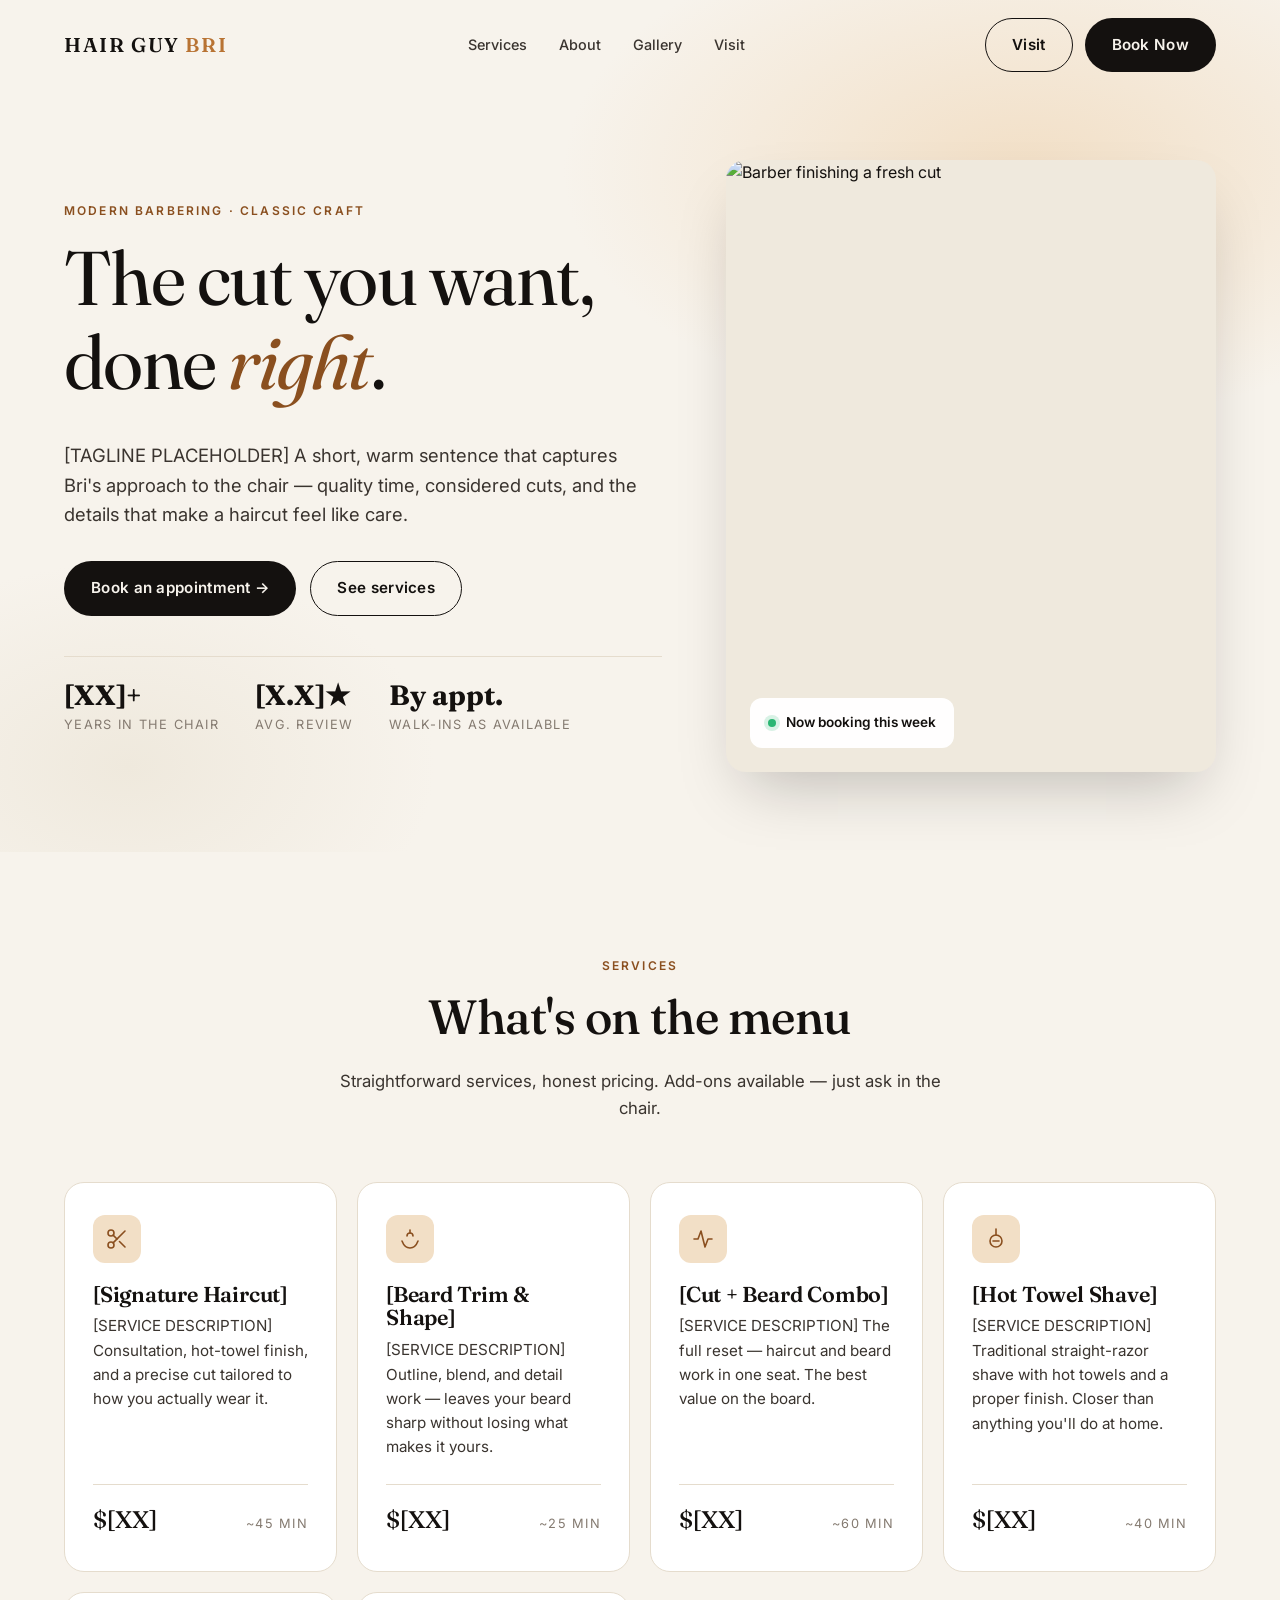
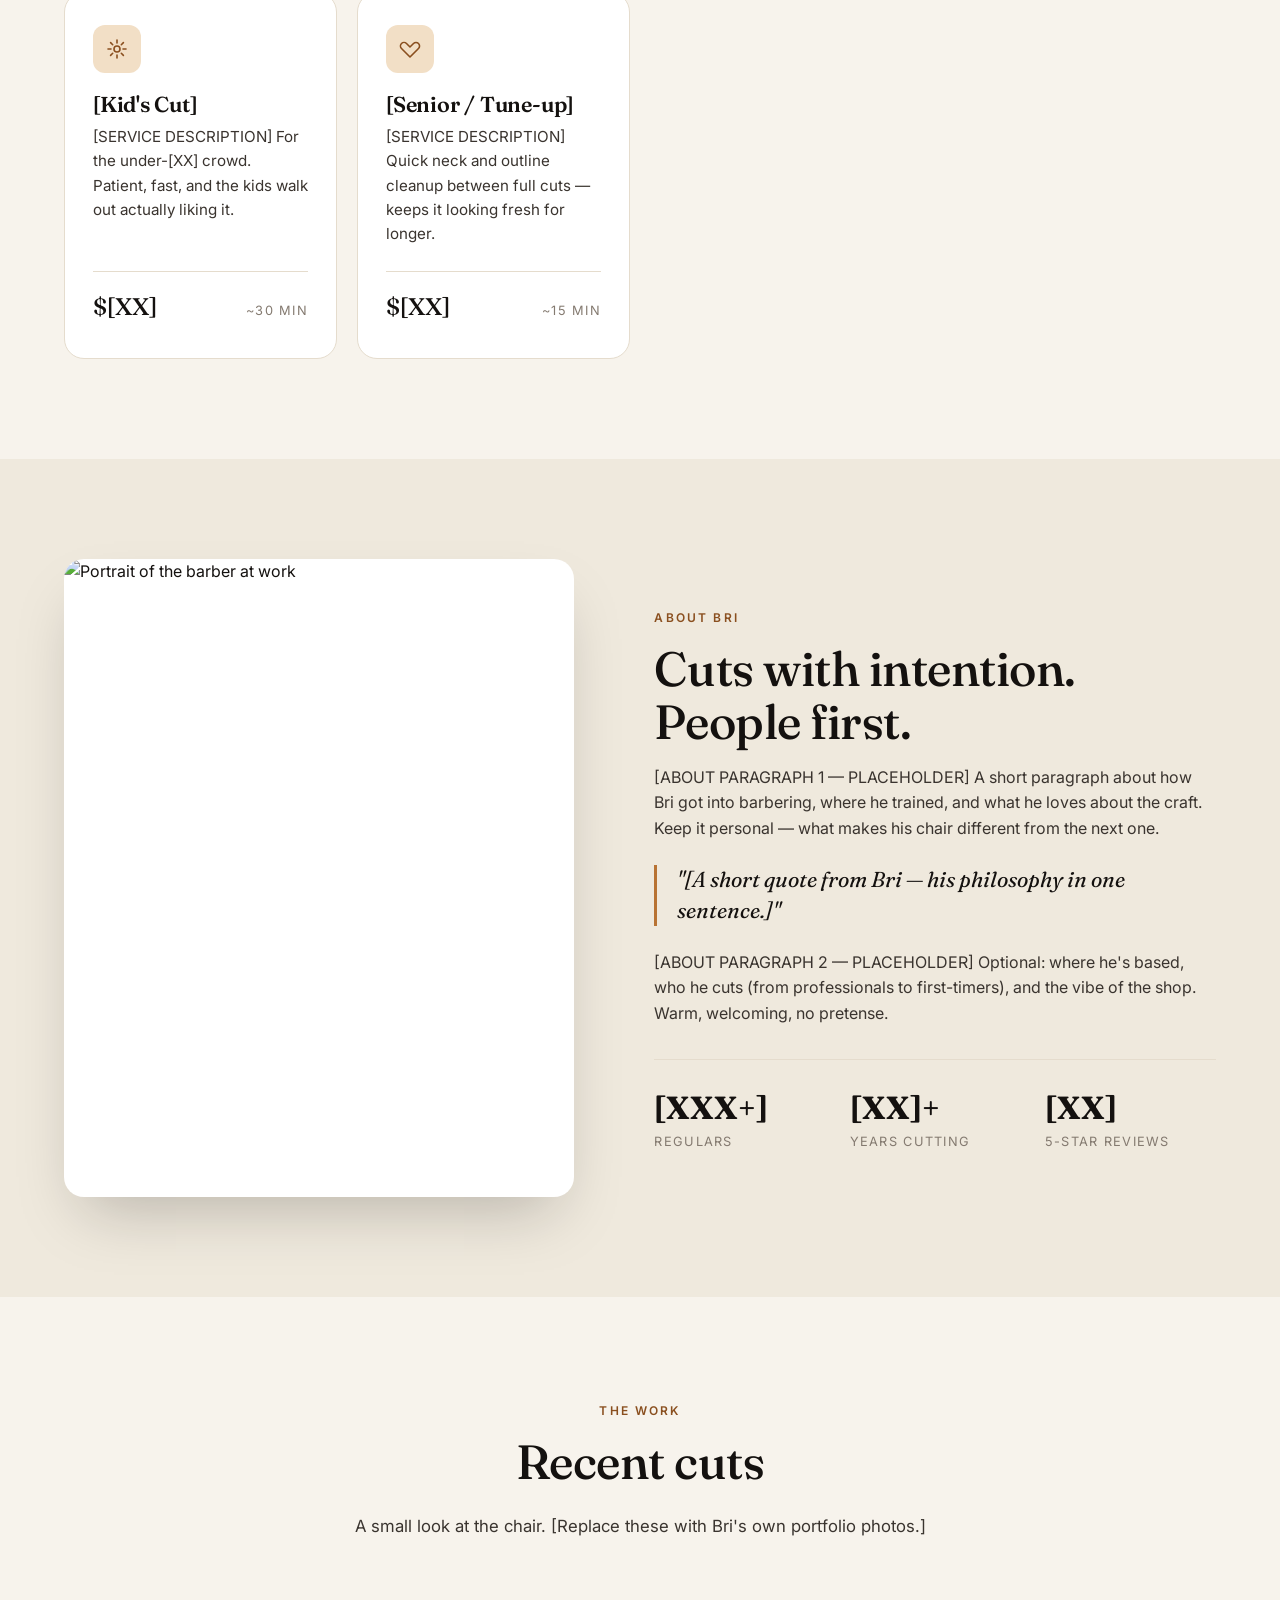
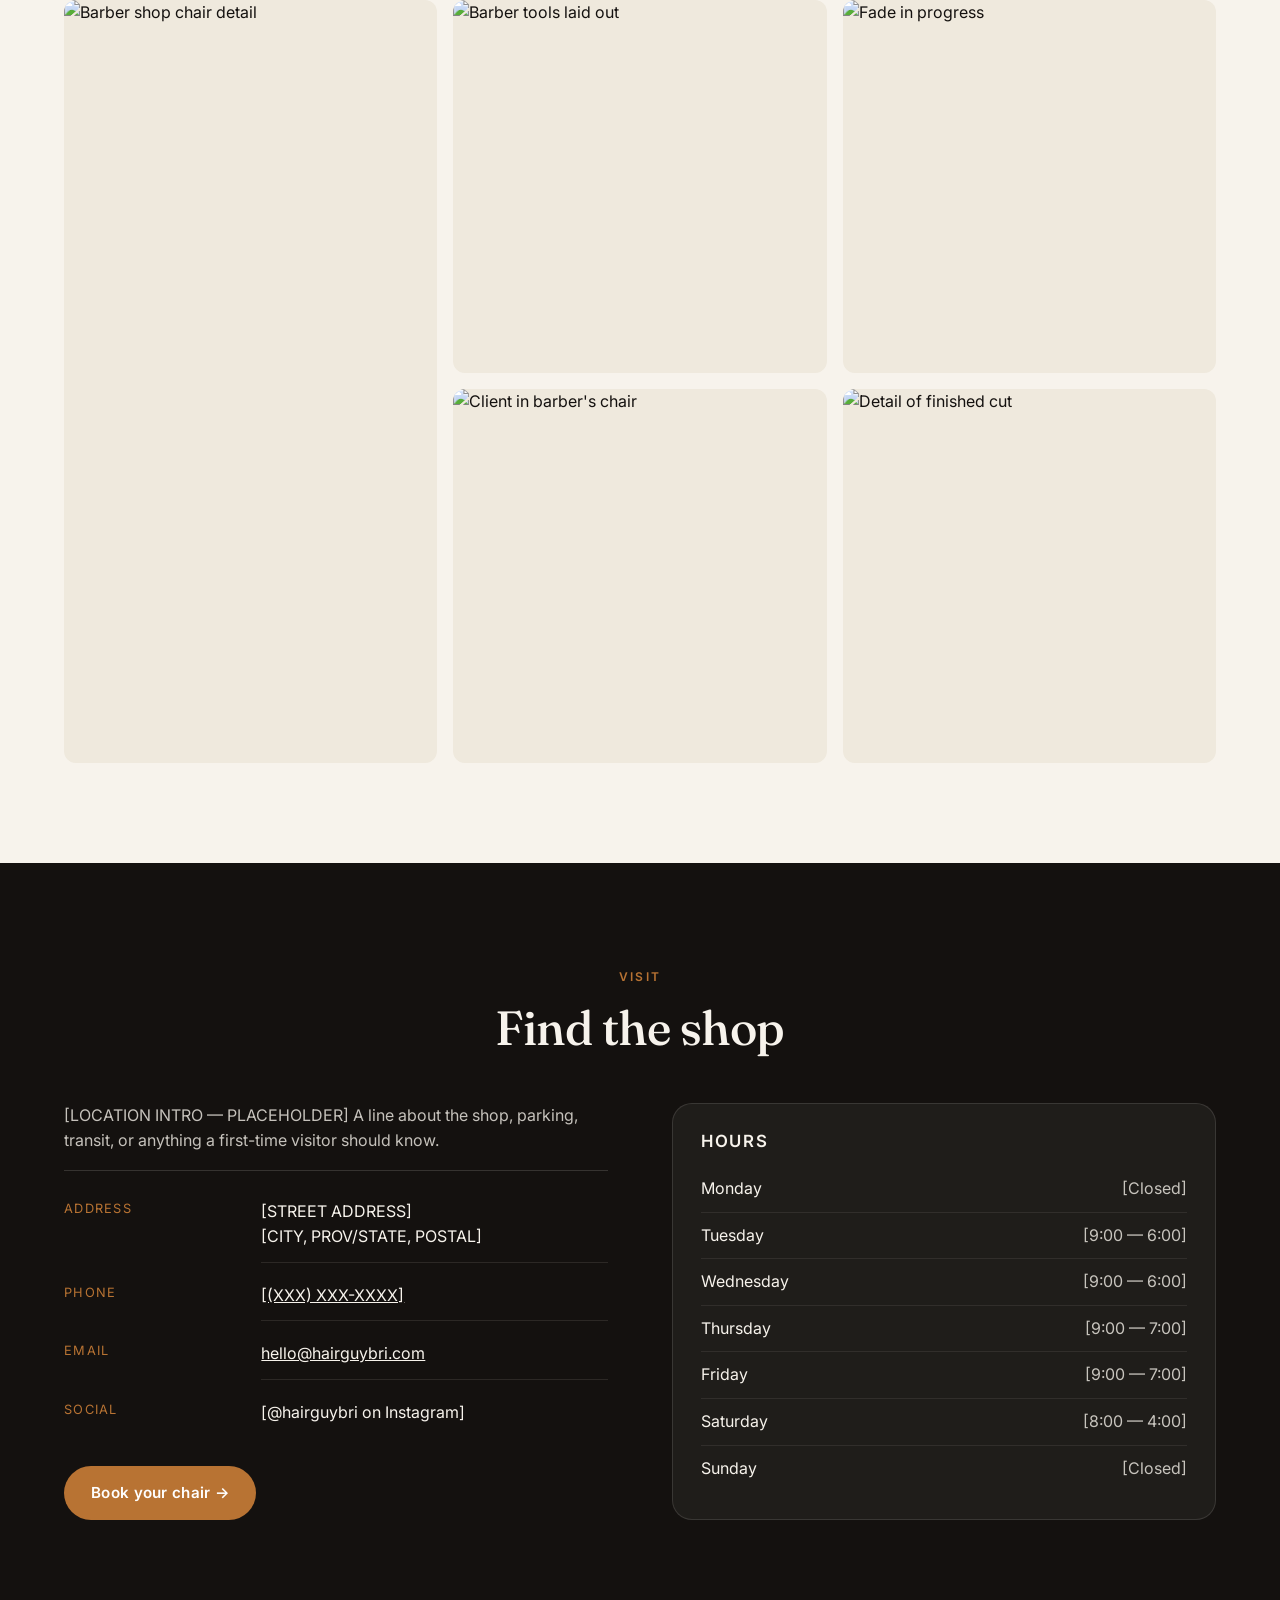
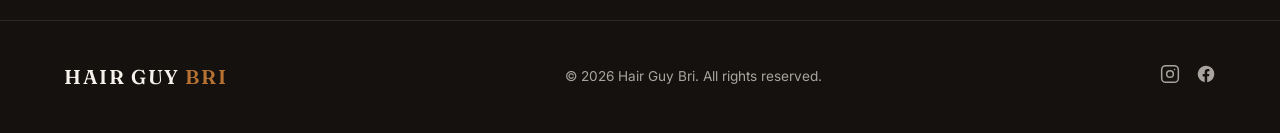
==== index.html @ 4ec2073a "Build initial Hair Guy Bri marketing site - Single-page layout: hero, services, about, gallery, visi" ====
<!doctype html>
<html lang="en">
<head>
  <meta charset="utf-8" />
  <meta name="viewport" content="width=device-width, initial-scale=1" />
  <title>Hair Guy Bri — Modern Barbering & Men's Grooming</title>
  <meta name="description" content="Hair Guy Bri — modern barbering, classic craft. Precision cuts, beard work, and grooming. Book your chair." />
  <meta property="og:title" content="Hair Guy Bri — Modern Barbering & Men's Grooming" />
  <meta property="og:description" content="Precision cuts, beard work, and grooming. Book your chair." />
  <link rel="icon" href="data:image/svg+xml,%3Csvg xmlns='http://www.w3.org/2000/svg' viewBox='0 0 100 100'%3E%3Crect width='100' height='100' rx='20' fill='%2314110f'/%3E%3Ctext x='50' y='66' font-family='Georgia,serif' font-size='52' fill='%23b87333' text-anchor='middle' font-weight='600'%3EB%3C/text%3E%3C/svg%3E" />
  <link rel="preconnect" href="https://fonts.googleapis.com" />
  <link rel="preconnect" href="https://fonts.gstatic.com" crossorigin />
  <link href="https://fonts.googleapis.com/css2?family=Fraunces:ital,opsz,wght@0,9..144,400;0,9..144,500;0,9..144,600;1,9..144,400;1,9..144,500&family=Inter:wght@400;500;600;700&display=swap" rel="stylesheet" />
  <link rel="stylesheet" href="./assets/css/styles.css" />
</head>
<body>

  <!-- =================== NAV =================== -->
  <header class="nav" id="nav">
    <div class="container nav-inner">
      <a href="#top" class="brand">Hair Guy <span>Bri</span></a>
      <nav>
        <ul class="nav-links">
          <li><a href="#services">Services</a></li>
          <li><a href="#about">About</a></li>
          <li><a href="#gallery">Gallery</a></li>
          <li><a href="#visit">Visit</a></li>
        </ul>
      </nav>
      <div class="nav-cta">
        <a href="#visit" class="btn btn-outline">Visit</a>
        <a href="./book.html" class="btn btn-primary">Book Now</a>
        <button class="nav-toggle" aria-label="Toggle menu" aria-expanded="false">
          <svg viewBox="0 0 24 24" fill="none" stroke="currentColor" stroke-width="2" stroke-linecap="round">
            <line x1="4" y1="7"  x2="20" y2="7"/>
            <line x1="4" y1="12" x2="20" y2="12"/>
            <line x1="4" y1="17" x2="20" y2="17"/>
          </svg>
        </button>
      </div>
    </div>
  </header>

  <!-- =================== HERO =================== -->
  <section class="hero" id="top">
    <div class="container hero-grid">
      <div class="hero-copy reveal">
        <span class="eyebrow">Modern barbering · Classic craft</span>
        <h1>The cut you want, done <span class="accent">right</span>.</h1>
        <p class="hero-lede">
          [TAGLINE PLACEHOLDER] A short, warm sentence that captures Bri's
          approach to the chair — quality time, considered cuts, and the
          details that make a haircut feel like care.
        </p>
        <div class="hero-ctas">
          <a href="./book.html" class="btn btn-primary">Book an appointment →</a>
          <a href="#services" class="btn btn-outline">See services</a>
        </div>
        <div class="hero-meta">
          <div><strong>[XX]+</strong><span>Years in the chair</span></div>
          <div><strong>[X.X]★</strong><span>Avg. review</span></div>
          <div><strong>By appt.</strong><span>Walk-ins as available</span></div>
        </div>
      </div>
      <div class="hero-visual reveal">
        <!-- Swap with a real photo of Bri / the shop. Unsplash placeholder. -->
        <img src="https://images.unsplash.com/photo-1599351431202-1e0f0137899a?auto=format&fit=crop&w=1200&q=80"
             alt="Barber finishing a fresh cut" loading="eager" />
        <div class="hero-badge">Now booking this week</div>
      </div>
    </div>
  </section>

  <!-- =================== SERVICES =================== -->
  <section id="services">
    <div class="container">
      <div class="section-head reveal">
        <span class="eyebrow">Services</span>
        <h2>What's on the menu</h2>
        <p>Straightforward services, honest pricing. Add-ons available — just ask in the chair.</p>
      </div>
      <div class="services-grid">

        <article class="service-card reveal">
          <div class="icon">
            <svg viewBox="0 0 24 24" fill="none" stroke="currentColor" stroke-width="1.6" stroke-linecap="round" stroke-linejoin="round">
              <circle cx="6" cy="6" r="3"/><circle cx="6" cy="18" r="3"/>
              <line x1="20" y1="4" x2="8.12" y2="15.88"/><line x1="14.47" y1="14.48" x2="20" y2="20"/>
              <line x1="8.12" y1="8.12" x2="12" y2="12"/>
            </svg>
          </div>
          <h3>[Signature Haircut]</h3>
          <p>[SERVICE DESCRIPTION] Consultation, hot-towel finish, and a precise cut tailored to how you actually wear it.</p>
          <div class="price"><strong>$[XX]</strong><span>~45 min</span></div>
        </article>

        <article class="service-card reveal">
          <div class="icon">
            <svg viewBox="0 0 24 24" fill="none" stroke="currentColor" stroke-width="1.6" stroke-linecap="round" stroke-linejoin="round">
              <path d="M4 14c1.5 4 4 7 8 7s6.5-3 8-7"/>
              <path d="M9 9c0-1.5 1-3 3-3s3 1.5 3 3"/>
              <line x1="12" y1="3" x2="12" y2="6"/>
            </svg>
          </div>
          <h3>[Beard Trim & Shape]</h3>
          <p>[SERVICE DESCRIPTION] Outline, blend, and detail work — leaves your beard sharp without losing what makes it yours.</p>
          <div class="price"><strong>$[XX]</strong><span>~25 min</span></div>
        </article>

        <article class="service-card reveal">
          <div class="icon">
            <svg viewBox="0 0 24 24" fill="none" stroke="currentColor" stroke-width="1.6" stroke-linecap="round" stroke-linejoin="round">
              <path d="M3 12h4l3-8 4 16 3-8h4"/>
            </svg>
          </div>
          <h3>[Cut + Beard Combo]</h3>
          <p>[SERVICE DESCRIPTION] The full reset — haircut and beard work in one seat. The best value on the board.</p>
          <div class="price"><strong>$[XX]</strong><span>~60 min</span></div>
        </article>

        <article class="service-card reveal">
          <div class="icon">
            <svg viewBox="0 0 24 24" fill="none" stroke="currentColor" stroke-width="1.6" stroke-linecap="round" stroke-linejoin="round">
              <path d="M12 2v6"/><circle cx="12" cy="14" r="6"/><path d="M9 14h6"/>
            </svg>
          </div>
          <h3>[Hot Towel Shave]</h3>
          <p>[SERVICE DESCRIPTION] Traditional straight-razor shave with hot towels and a proper finish. Closer than anything you'll do at home.</p>
          <div class="price"><strong>$[XX]</strong><span>~40 min</span></div>
        </article>

        <article class="service-card reveal">
          <div class="icon">
            <svg viewBox="0 0 24 24" fill="none" stroke="currentColor" stroke-width="1.6" stroke-linecap="round" stroke-linejoin="round">
              <circle cx="12" cy="12" r="3"/>
              <path d="M12 3v3M12 18v3M3 12h3M18 12h3M5.6 5.6l2.1 2.1M16.3 16.3l2.1 2.1M5.6 18.4l2.1-2.1M16.3 7.7l2.1-2.1"/>
            </svg>
          </div>
          <h3>[Kid's Cut]</h3>
          <p>[SERVICE DESCRIPTION] For the under-[XX] crowd. Patient, fast, and the kids walk out actually liking it.</p>
          <div class="price"><strong>$[XX]</strong><span>~30 min</span></div>
        </article>

        <article class="service-card reveal">
          <div class="icon">
            <svg viewBox="0 0 24 24" fill="none" stroke="currentColor" stroke-width="1.6" stroke-linecap="round" stroke-linejoin="round">
              <path d="M20.5 6.5a3.5 3.5 0 0 0-5 0L12 10l-3.5-3.5a3.5 3.5 0 0 0-5 5l8.5 8.5 8.5-8.5a3.5 3.5 0 0 0 0-5z"/>
            </svg>
          </div>
          <h3>[Senior / Tune-up]</h3>
          <p>[SERVICE DESCRIPTION] Quick neck and outline cleanup between full cuts — keeps it looking fresh for longer.</p>
          <div class="price"><strong>$[XX]</strong><span>~15 min</span></div>
        </article>

      </div>
    </div>
  </section>

  <!-- =================== ABOUT =================== -->
  <section class="about" id="about">
    <div class="container about-grid">
      <div class="about-photo reveal">
        <!-- Swap with a real portrait of Bri. -->
        <img src="https://images.unsplash.com/photo-1622286342621-4bd786c2447c?auto=format&fit=crop&w=900&q=80"
             alt="Portrait of the barber at work" loading="lazy" />
      </div>
      <div class="about-copy reveal">
        <span class="eyebrow">About Bri</span>
        <h2>Cuts with intention. People first.</h2>
        <p>
          [ABOUT PARAGRAPH 1 — PLACEHOLDER] A short paragraph about how Bri got
          into barbering, where he trained, and what he loves about the craft.
          Keep it personal — what makes his chair different from the next one.
        </p>
        <blockquote class="about-quote">
          "[A short quote from Bri — his philosophy in one sentence.]"
        </blockquote>
        <p>
          [ABOUT PARAGRAPH 2 — PLACEHOLDER] Optional: where he's based, who he
          cuts (from professionals to first-timers), and the vibe of the shop.
          Warm, welcoming, no pretense.
        </p>
        <div class="about-stats">
          <div><strong>[XXX+]</strong><span>Regulars</span></div>
          <div><strong>[XX]+</strong><span>Years cutting</span></div>
          <div><strong>[XX]</strong><span>5-star reviews</span></div>
        </div>
      </div>
    </div>
  </section>

  <!-- =================== GALLERY =================== -->
  <section id="gallery">
    <div class="container">
      <div class="section-head reveal">
        <span class="eyebrow">The work</span>
        <h2>Recent cuts</h2>
        <p>A small look at the chair. [Replace these with Bri's own portfolio photos.]</p>
      </div>
      <div class="gallery-grid">
        <figure class="reveal tall">
          <img src="https://images.unsplash.com/photo-1503951914875-452162b0f3f1?auto=format&fit=crop&w=800&q=80"
               alt="Barber shop chair detail" loading="lazy" />
        </figure>
        <figure class="reveal">
          <img src="https://images.unsplash.com/photo-1585747860715-2ba37e788b70?auto=format&fit=crop&w=800&q=80"
               alt="Barber tools laid out" loading="lazy" />
        </figure>
        <figure class="reveal">
          <img src="https://images.unsplash.com/photo-1622287162716-f311baa1a2b8?auto=format&fit=crop&w=800&q=80"
               alt="Fade in progress" loading="lazy" />
        </figure>
        <figure class="reveal">
          <img src="https://images.unsplash.com/photo-1521590832167-7bcbfaa6381f?auto=format&fit=crop&w=800&q=80"
               alt="Client in barber's chair" loading="lazy" />
        </figure>
        <figure class="reveal">
          <img src="https://images.unsplash.com/photo-1593702288056-f8b3f8aa7a4c?auto=format&fit=crop&w=800&q=80"
               alt="Detail of finished cut" loading="lazy" />
        </figure>
      </div>
    </div>
  </section>

  <!-- =================== VISIT =================== -->
  <section class="visit" id="visit">
    <div class="container">
      <div class="section-head reveal" style="margin-bottom:48px">
        <span class="eyebrow">Visit</span>
        <h2>Find the shop</h2>
      </div>
      <div class="visit-grid">
        <div class="visit-info reveal">
          <p>
            [LOCATION INTRO — PLACEHOLDER] A line about the shop, parking,
            transit, or anything a first-time visitor should know.
          </p>
          <dl>
            <dt>Address</dt><dd>[STREET ADDRESS]<br/>[CITY, PROV/STATE, POSTAL]</dd>
            <dt>Phone</dt><dd><a href="tel:+10000000000" style="color:inherit;text-decoration:underline">[(XXX) XXX-XXXX]</a></dd>
            <dt>Email</dt><dd><a href="mailto:hello@hairguybri.com" style="color:inherit;text-decoration:underline">hello@hairguybri.com</a></dd>
            <dt>Social</dt><dd>[@hairguybri on Instagram]</dd>
          </dl>
          <div class="visit-cta">
            <a href="./book.html" class="btn btn-accent">Book your chair →</a>
          </div>
        </div>
        <div class="visit-hours reveal">
          <h3>Hours</h3>
          <table>
            <tbody>
              <tr><td>Monday</td><td>[Closed]</td></tr>
              <tr><td>Tuesday</td><td>[9:00 — 6:00]</td></tr>
              <tr><td>Wednesday</td><td>[9:00 — 6:00]</td></tr>
              <tr><td>Thursday</td><td>[9:00 — 7:00]</td></tr>
              <tr><td>Friday</td><td>[9:00 — 7:00]</td></tr>
              <tr><td>Saturday</td><td>[8:00 — 4:00]</td></tr>
              <tr><td>Sunday</td><td>[Closed]</td></tr>
            </tbody>
          </table>
        </div>
      </div>
    </div>
  </section>

  <!-- =================== FOOTER =================== -->
  <footer class="footer">
    <div class="container footer-inner">
      <a href="#top" class="brand">Hair Guy <span style="color:var(--accent)">Bri</span></a>
      <div>© <span id="year"></span> Hair Guy Bri. All rights reserved.</div>
      <div class="footer-social">
        <a href="#" aria-label="Instagram">
          <svg viewBox="0 0 24 24" fill="none" stroke="currentColor" stroke-width="1.8" stroke-linecap="round" stroke-linejoin="round">
            <rect x="2" y="2" width="20" height="20" rx="5"/><circle cx="12" cy="12" r="4"/><line x1="17.5" y1="6.5" x2="17.5" y2="6.5"/>
          </svg>
        </a>
        <a href="#" aria-label="Facebook">
          <svg viewBox="0 0 24 24" fill="currentColor"><path d="M22 12a10 10 0 1 0-11.6 9.9v-7H8v-2.9h2.4V9.8c0-2.4 1.4-3.7 3.6-3.7 1 0 2.1.2 2.1.2v2.3h-1.2c-1.2 0-1.5.7-1.5 1.5v1.8h2.6l-.4 2.9h-2.2v7A10 10 0 0 0 22 12z"/></svg>
        </a>
      </div>
    </div>
  </footer>

  <script src="./assets/js/main.js"></script>
</body>
</html>
---- assets/css/styles.css ----
/* ============================================================
   Hair Guy Bri — site styles
   Palette: warm cream, near-black ink, copper accent
   ============================================================ */

:root {
  --bg:          #f7f3ec;
  --bg-2:        #efe9dd;
  --surface:     #ffffff;
  --ink:         #14110f;
  --ink-2:       #3a342f;
  --muted:       #847a70;
  --line:        #e5dccd;
  --accent:      #b87333;
  --accent-dark: #8a4f1f;
  --accent-soft: #f2dfc6;

  --font-display: "Fraunces", Georgia, "Times New Roman", serif;
  --font-body:    "Inter", -apple-system, BlinkMacSystemFont, "Segoe UI", Roboto, sans-serif;

  --shadow-sm: 0 1px 2px rgba(20, 17, 15, 0.06);
  --shadow-md: 0 10px 30px -10px rgba(20, 17, 15, 0.15);
  --shadow-lg: 0 30px 60px -20px rgba(20, 17, 15, 0.25);

  --radius-sm: 6px;
  --radius:    12px;
  --radius-lg: 20px;

  --ease: cubic-bezier(0.22, 1, 0.36, 1);
}

* { box-sizing: border-box; }

html { scroll-behavior: smooth; }

body {
  margin: 0;
  background: var(--bg);
  color: var(--ink);
  font-family: var(--font-body);
  font-size: 16px;
  line-height: 1.6;
  -webkit-font-smoothing: antialiased;
  text-rendering: optimizeLegibility;
}

img { max-width: 100%; display: block; }

a { color: var(--ink); text-decoration: none; transition: color .2s var(--ease); }
a:hover { color: var(--accent); }

h1, h2, h3, h4 {
  font-family: var(--font-display);
  font-weight: 500;
  color: var(--ink);
  letter-spacing: -0.01em;
  line-height: 1.1;
  margin: 0 0 0.5em;
}

h1 { font-size: clamp(2.5rem, 6vw, 4.75rem); font-weight: 400; letter-spacing: -0.02em; }
h2 { font-size: clamp(2rem, 4vw, 3rem); }
h3 { font-size: 1.35rem; font-weight: 600; }

p { margin: 0 0 1em; color: var(--ink-2); }

.container {
  width: 100%;
  max-width: 1200px;
  margin: 0 auto;
  padding: 0 24px;
}

.eyebrow {
  display: inline-block;
  font-family: var(--font-body);
  font-size: 0.75rem;
  font-weight: 600;
  letter-spacing: 0.18em;
  text-transform: uppercase;
  color: var(--accent-dark);
  margin-bottom: 1rem;
}

/* ---------- Buttons ---------- */
.btn {
  display: inline-flex;
  align-items: center;
  justify-content: center;
  gap: 8px;
  padding: 14px 26px;
  font-family: var(--font-body);
  font-size: 0.95rem;
  font-weight: 600;
  letter-spacing: 0.02em;
  border-radius: 999px;
  cursor: pointer;
  border: 1px solid transparent;
  transition: transform .2s var(--ease), background .2s var(--ease), color .2s var(--ease), border-color .2s var(--ease), box-shadow .2s var(--ease);
  white-space: nowrap;
}
.btn-primary {
  background: var(--ink);
  color: var(--bg);
}
.btn-primary:hover {
  background: var(--accent-dark);
  color: var(--bg);
  transform: translateY(-1px);
  box-shadow: var(--shadow-md);
}
.btn-outline {
  background: transparent;
  color: var(--ink);
  border-color: var(--ink);
}
.btn-outline:hover {
  background: var(--ink);
  color: var(--bg);
}
.btn-accent {
  background: var(--accent);
  color: #fff;
}
.btn-accent:hover {
  background: var(--accent-dark);
  color: #fff;
  transform: translateY(-1px);
  box-shadow: var(--shadow-md);
}

/* ---------- Nav ---------- */
.nav {
  position: fixed;
  top: 0; left: 0; right: 0;
  z-index: 100;
  padding: 18px 0;
  transition: background .3s var(--ease), box-shadow .3s var(--ease), padding .3s var(--ease);
}
.nav.scrolled {
  background: rgba(247, 243, 236, 0.92);
  backdrop-filter: saturate(140%) blur(10px);
  -webkit-backdrop-filter: saturate(140%) blur(10px);
  box-shadow: 0 1px 0 var(--line);
  padding: 12px 0;
}
.nav-inner {
  display: flex;
  align-items: center;
  justify-content: space-between;
  gap: 24px;
}
.brand {
  font-family: var(--font-display);
  font-size: 1.25rem;
  font-weight: 600;
  letter-spacing: 0.08em;
  text-transform: uppercase;
  color: var(--ink);
}
.brand span { color: var(--accent); }
.nav-links {
  display: flex;
  align-items: center;
  gap: 32px;
  list-style: none;
  margin: 0; padding: 0;
}
.nav-links a {
  font-size: 0.9rem;
  font-weight: 500;
  color: var(--ink-2);
}
.nav-cta {
  display: flex;
  align-items: center;
  gap: 12px;
}
.nav-toggle {
  display: none;
  background: transparent;
  border: 0;
  cursor: pointer;
  padding: 8px;
  color: var(--ink);
}
.nav-toggle svg { width: 24px; height: 24px; }

/* ---------- Hero ---------- */
.hero {
  position: relative;
  padding: 160px 0 80px;
  overflow: hidden;
}
.hero::before {
  content: "";
  position: absolute;
  inset: 0;
  background:
    radial-gradient(60% 50% at 80% 20%, var(--accent-soft) 0%, transparent 60%),
    radial-gradient(40% 40% at 10% 90%, var(--bg-2) 0%, transparent 60%);
  z-index: -1;
}
.hero-grid {
  display: grid;
  grid-template-columns: 1.1fr 0.9fr;
  gap: 64px;
  align-items: center;
}
.hero h1 .accent {
  font-style: italic;
  color: var(--accent-dark);
}
.hero-lede {
  font-size: 1.15rem;
  color: var(--ink-2);
  max-width: 48ch;
  margin-bottom: 2rem;
}
.hero-ctas {
  display: flex;
  gap: 14px;
  flex-wrap: wrap;
  margin-bottom: 2.5rem;
}
.hero-meta {
  display: flex;
  gap: 36px;
  padding-top: 1.5rem;
  border-top: 1px solid var(--line);
}
.hero-meta div { display: flex; flex-direction: column; }
.hero-meta strong {
  font-family: var(--font-display);
  font-size: 1.75rem;
  color: var(--ink);
  line-height: 1;
}
.hero-meta span {
  font-size: 0.8rem;
  letter-spacing: 0.1em;
  text-transform: uppercase;
  color: var(--muted);
  margin-top: 6px;
}
.hero-visual {
  position: relative;
  aspect-ratio: 4/5;
  border-radius: var(--radius-lg);
  overflow: hidden;
  box-shadow: var(--shadow-lg);
  background: var(--bg-2);
}
.hero-visual img {
  width: 100%; height: 100%;
  object-fit: cover;
}
.hero-badge {
  position: absolute;
  bottom: 24px; left: 24px;
  background: rgba(255,255,255,0.95);
  backdrop-filter: blur(8px);
  padding: 14px 18px;
  border-radius: var(--radius);
  font-size: 0.85rem;
  font-weight: 600;
  display: flex;
  align-items: center;
  gap: 10px;
  color: var(--ink);
}
.hero-badge::before {
  content: "";
  width: 8px; height: 8px; border-radius: 50%;
  background: #2bb673;
  box-shadow: 0 0 0 4px rgba(43,182,115,0.18);
}

/* ---------- Sections ---------- */
section { padding: 100px 0; }
.section-head {
  text-align: center;
  max-width: 640px;
  margin: 0 auto 60px;
}
.section-head p {
  color: var(--ink-2);
  font-size: 1.05rem;
}

/* ---------- Services ---------- */
.services-grid {
  display: grid;
  grid-template-columns: repeat(auto-fit, minmax(260px, 1fr));
  gap: 20px;
}
.service-card {
  background: var(--surface);
  border: 1px solid var(--line);
  border-radius: var(--radius-lg);
  padding: 32px 28px;
  transition: transform .3s var(--ease), box-shadow .3s var(--ease), border-color .3s var(--ease);
  display: flex;
  flex-direction: column;
}
.service-card:hover {
  transform: translateY(-4px);
  box-shadow: var(--shadow-md);
  border-color: transparent;
}
.service-card .icon {
  width: 48px; height: 48px;
  border-radius: 12px;
  background: var(--accent-soft);
  display: grid; place-items: center;
  margin-bottom: 20px;
  color: var(--accent-dark);
}
.service-card .icon svg { width: 24px; height: 24px; }
.service-card h3 { margin-bottom: 8px; }
.service-card p { font-size: 0.95rem; margin-bottom: 24px; flex: 1; }
.service-card .price {
  display: flex;
  justify-content: space-between;
  align-items: baseline;
  padding-top: 16px;
  border-top: 1px solid var(--line);
}
.service-card .price strong {
  font-family: var(--font-display);
  font-size: 1.5rem;
  color: var(--ink);
  font-weight: 500;
}
.service-card .price span {
  font-size: 0.8rem;
  letter-spacing: 0.1em;
  text-transform: uppercase;
  color: var(--muted);
}

/* ---------- About ---------- */
.about { background: var(--bg-2); }
.about-grid {
  display: grid;
  grid-template-columns: 1fr 1.1fr;
  gap: 80px;
  align-items: center;
}
.about-photo {
  aspect-ratio: 4/5;
  border-radius: var(--radius-lg);
  overflow: hidden;
  box-shadow: var(--shadow-lg);
  background: var(--surface);
}
.about-photo img { width: 100%; height: 100%; object-fit: cover; }
.about-copy h2 { margin-bottom: 1rem; }
.about-quote {
  font-family: var(--font-display);
  font-style: italic;
  font-size: 1.35rem;
  line-height: 1.4;
  color: var(--ink);
  border-left: 3px solid var(--accent);
  padding-left: 20px;
  margin: 24px 0;
}
.about-stats {
  display: grid;
  grid-template-columns: repeat(3, 1fr);
  gap: 24px;
  margin-top: 32px;
  padding-top: 32px;
  border-top: 1px solid var(--line);
}
.about-stats strong {
  display: block;
  font-family: var(--font-display);
  font-size: 2rem;
  color: var(--ink);
  line-height: 1;
}
.about-stats span {
  display: block;
  font-size: 0.8rem;
  letter-spacing: 0.1em;
  text-transform: uppercase;
  color: var(--muted);
  margin-top: 8px;
}

/* ---------- Gallery ---------- */
.gallery-grid {
  display: grid;
  grid-template-columns: repeat(3, 1fr);
  gap: 16px;
}
.gallery-grid figure {
  margin: 0;
  border-radius: var(--radius);
  overflow: hidden;
  aspect-ratio: 1/1;
  background: var(--bg-2);
  cursor: zoom-in;
}
.gallery-grid figure img {
  width: 100%; height: 100%;
  object-fit: cover;
  transition: transform .6s var(--ease);
}
.gallery-grid figure:hover img { transform: scale(1.05); }
.gallery-grid figure.tall { grid-row: span 2; aspect-ratio: auto; }

/* ---------- Visit / Contact ---------- */
.visit { background: var(--ink); color: var(--bg); }
.visit h2, .visit h3 { color: var(--bg); }
.visit p { color: rgba(247,243,236,0.78); }
.visit .eyebrow { color: var(--accent); }
.visit-grid {
  display: grid;
  grid-template-columns: 1fr 1fr;
  gap: 64px;
  align-items: start;
}
.visit-info dl {
  display: grid;
  grid-template-columns: 1fr 2fr;
  gap: 8px 24px;
  margin: 0;
  padding-top: 16px;
  border-top: 1px solid rgba(247,243,236,0.15);
}
.visit-info dt {
  font-size: 0.8rem;
  letter-spacing: 0.1em;
  text-transform: uppercase;
  color: var(--accent);
  padding-top: 12px;
}
.visit-info dd {
  margin: 0;
  padding: 12px 0;
  border-bottom: 1px solid rgba(247,243,236,0.1);
  color: var(--bg);
}
.visit-info dt:last-of-type + dd, .visit-info dd:last-child { border-bottom: 0; }
.visit-hours {
  background: rgba(247,243,236,0.05);
  border: 1px solid rgba(247,243,236,0.12);
  border-radius: var(--radius-lg);
  padding: 28px;
}
.visit-hours h3 { margin-bottom: 16px; font-size: 1.05rem; letter-spacing: 0.1em; text-transform: uppercase; font-family: var(--font-body); font-weight: 600; }
.visit-hours table { width: 100%; border-collapse: collapse; }
.visit-hours td {
  padding: 10px 0;
  border-bottom: 1px solid rgba(247,243,236,0.08);
  color: var(--bg);
}
.visit-hours td:last-child { text-align: right; color: rgba(247,243,236,0.78); }
.visit-hours tr:last-child td { border-bottom: 0; }
.visit-cta { margin-top: 28px; }

/* ---------- Footer ---------- */
.footer {
  background: var(--ink);
  color: rgba(247,243,236,0.65);
  padding: 40px 0;
  border-top: 1px solid rgba(247,243,236,0.1);
  font-size: 0.85rem;
}
.footer-inner {
  display: flex;
  justify-content: space-between;
  align-items: center;
  gap: 24px;
  flex-wrap: wrap;
}
.footer .brand { color: var(--bg); }
.footer-social { display: flex; gap: 16px; }
.footer-social a { color: rgba(247,243,236,0.65); }
.footer-social a:hover { color: var(--accent); }
.footer-social svg { width: 20px; height: 20px; }

/* ---------- Book page ---------- */
.book-hero {
  padding: 140px 0 40px;
  text-align: center;
}
.book-hero h1 { margin-bottom: 0.5rem; }
.book-hero p { max-width: 560px; margin: 0 auto; color: var(--ink-2); }
.book-frame-wrap {
  max-width: 1200px;
  margin: 0 auto 80px;
  padding: 0 24px;
}
.book-frame {
  width: 100%;
  height: 80vh;
  min-height: 720px;
  border: 1px solid var(--line);
  border-radius: var(--radius-lg);
  background: var(--surface);
  box-shadow: var(--shadow-md);
  overflow: hidden;
}
.book-frame iframe {
  width: 100%; height: 100%;
  border: 0;
  display: block;
}
.book-fallback {
  text-align: center;
  margin-top: 24px;
  color: var(--ink-2);
  font-size: 0.95rem;
}
.book-fallback a {
  color: var(--accent-dark);
  font-weight: 600;
  text-decoration: underline;
}

/* ---------- Reveal animation ---------- */
.reveal {
  opacity: 0;
  transform: translateY(20px);
  transition: opacity .8s var(--ease), transform .8s var(--ease);
}
.reveal.is-visible {
  opacity: 1;
  transform: none;
}

/* ---------- Responsive ---------- */
@media (max-width: 900px) {
  .hero { padding: 130px 0 60px; }
  .hero-grid { grid-template-columns: 1fr; gap: 40px; }
  .hero-visual { aspect-ratio: 4/3; max-height: 480px; }
  .about-grid { grid-template-columns: 1fr; gap: 40px; }
  .visit-grid { grid-template-columns: 1fr; gap: 40px; }
  .gallery-grid { grid-template-columns: repeat(2, 1fr); }
  .gallery-grid figure.tall { grid-row: auto; aspect-ratio: 1/1; }
  section { padding: 70px 0; }
}

@media (max-width: 680px) {
  .nav-links, .nav-cta .btn-outline { display: none; }
  .nav-toggle { display: inline-flex; }
  .nav.menu-open .nav-links {
    display: flex;
    position: absolute;
    top: 100%; left: 0; right: 0;
    flex-direction: column;
    background: var(--bg);
    border-top: 1px solid var(--line);
    padding: 20px 24px;
    gap: 16px;
    box-shadow: var(--shadow-md);
  }
  .hero-meta { gap: 24px; flex-wrap: wrap; }
  .about-stats { grid-template-columns: 1fr 1fr; }
  .footer-inner { flex-direction: column; text-align: center; }
  h1 { font-size: 2.5rem; }
}

@media (prefers-reduced-motion: reduce) {
  *, *::before, *::after { animation: none !important; transition: none !important; scroll-behavior: auto !important; }
  .reveal { opacity: 1; transform: none; }
}
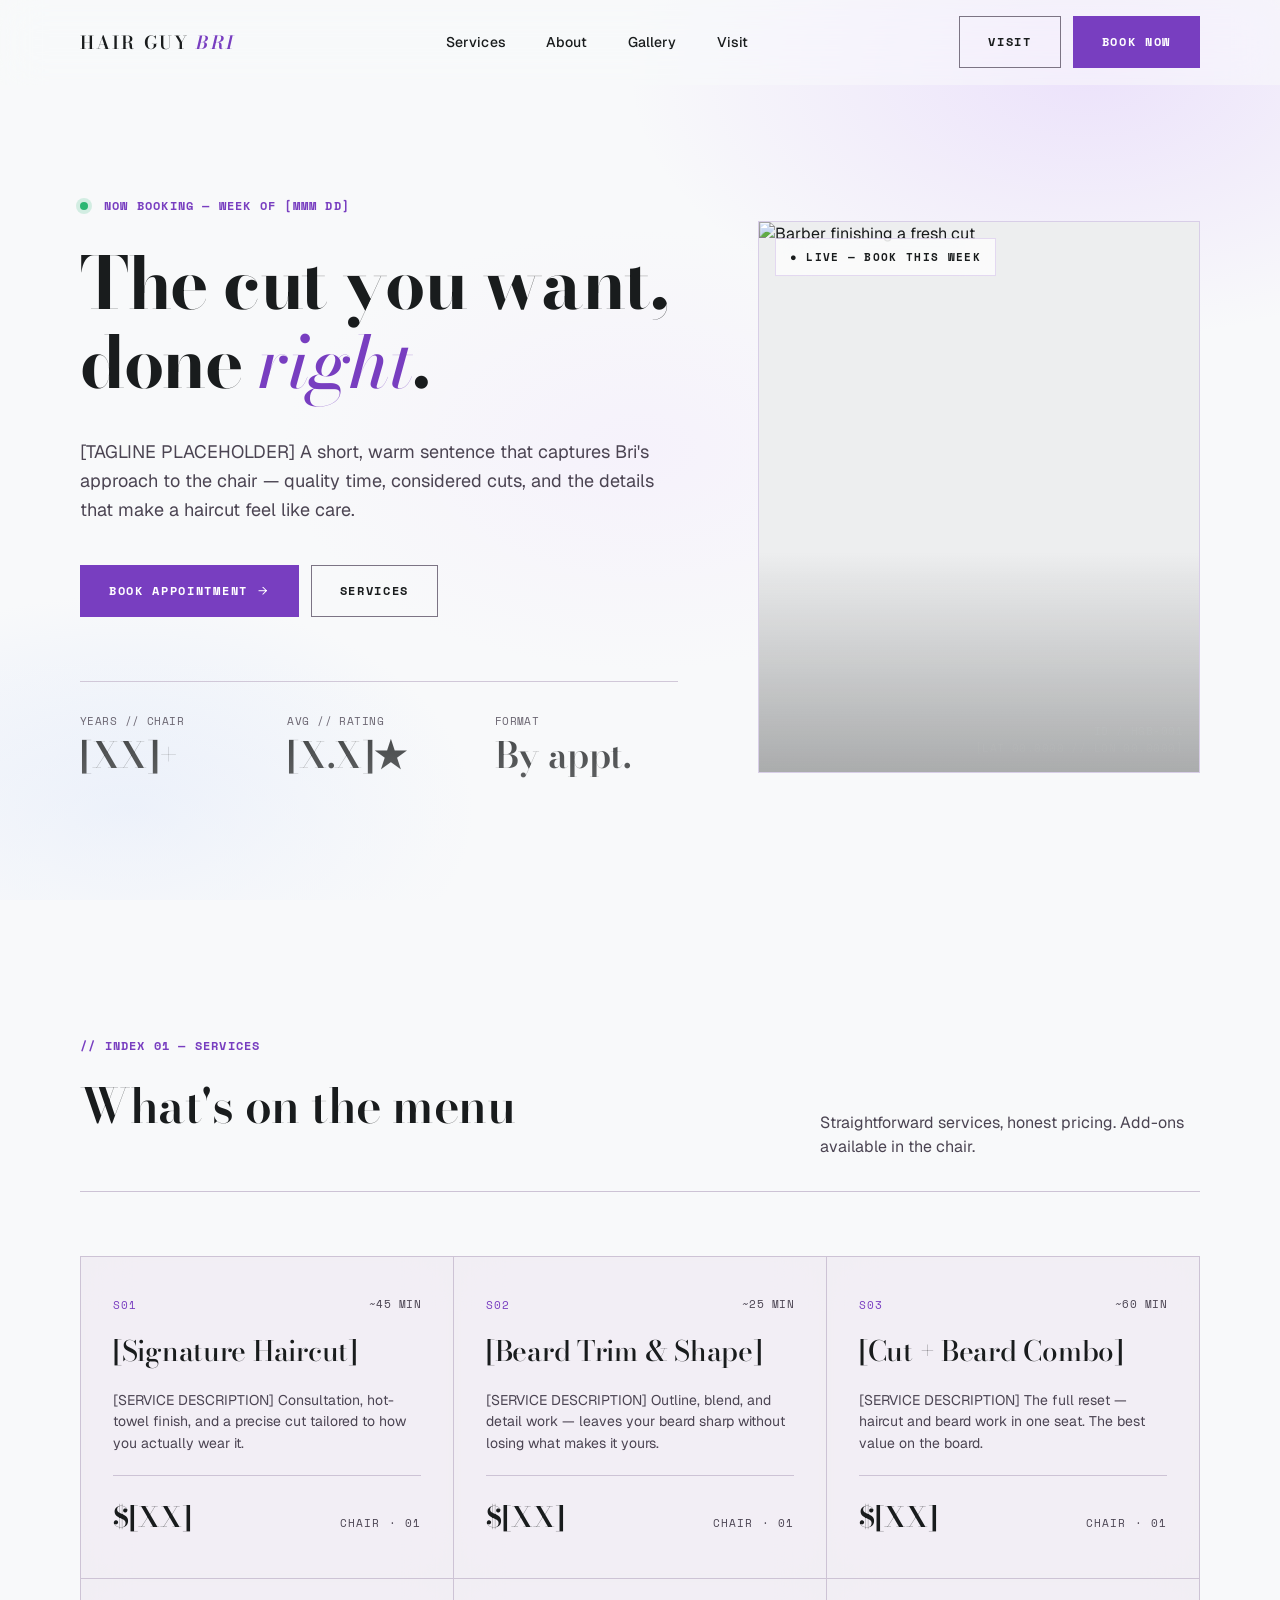
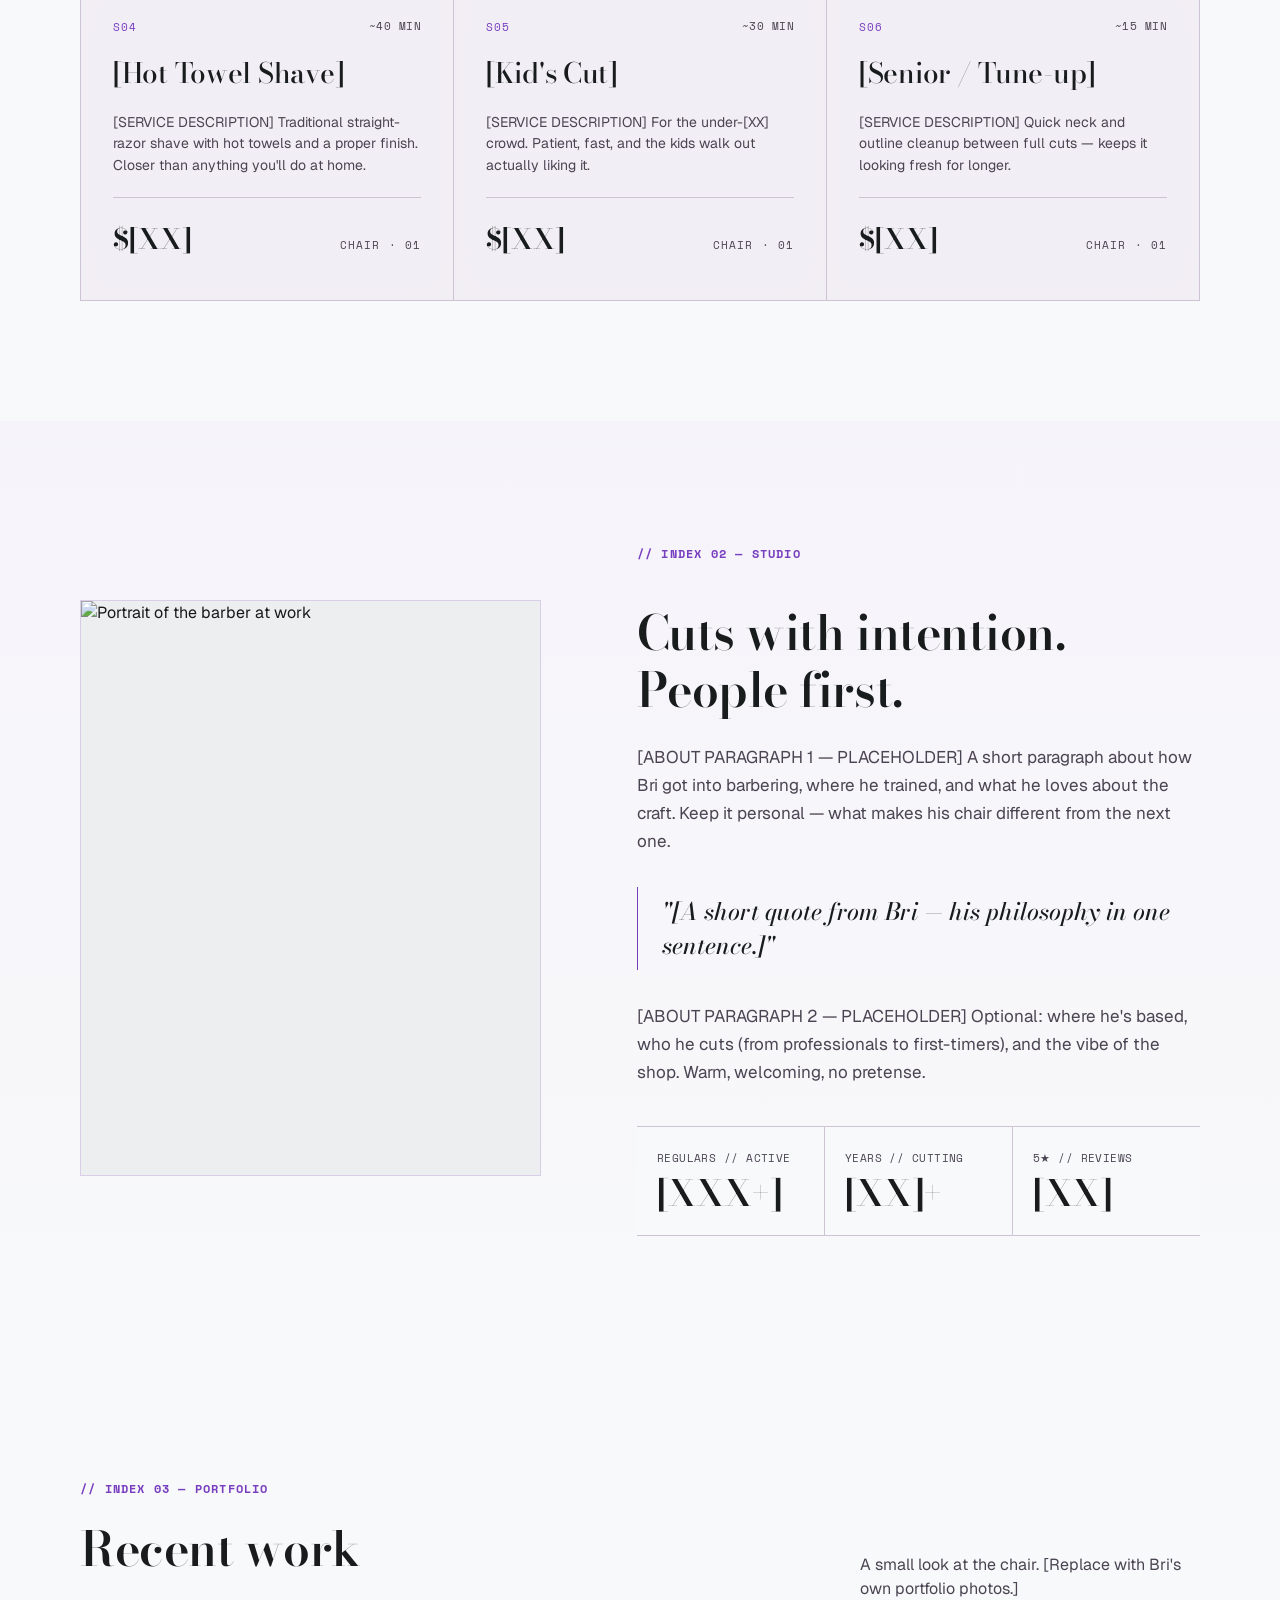
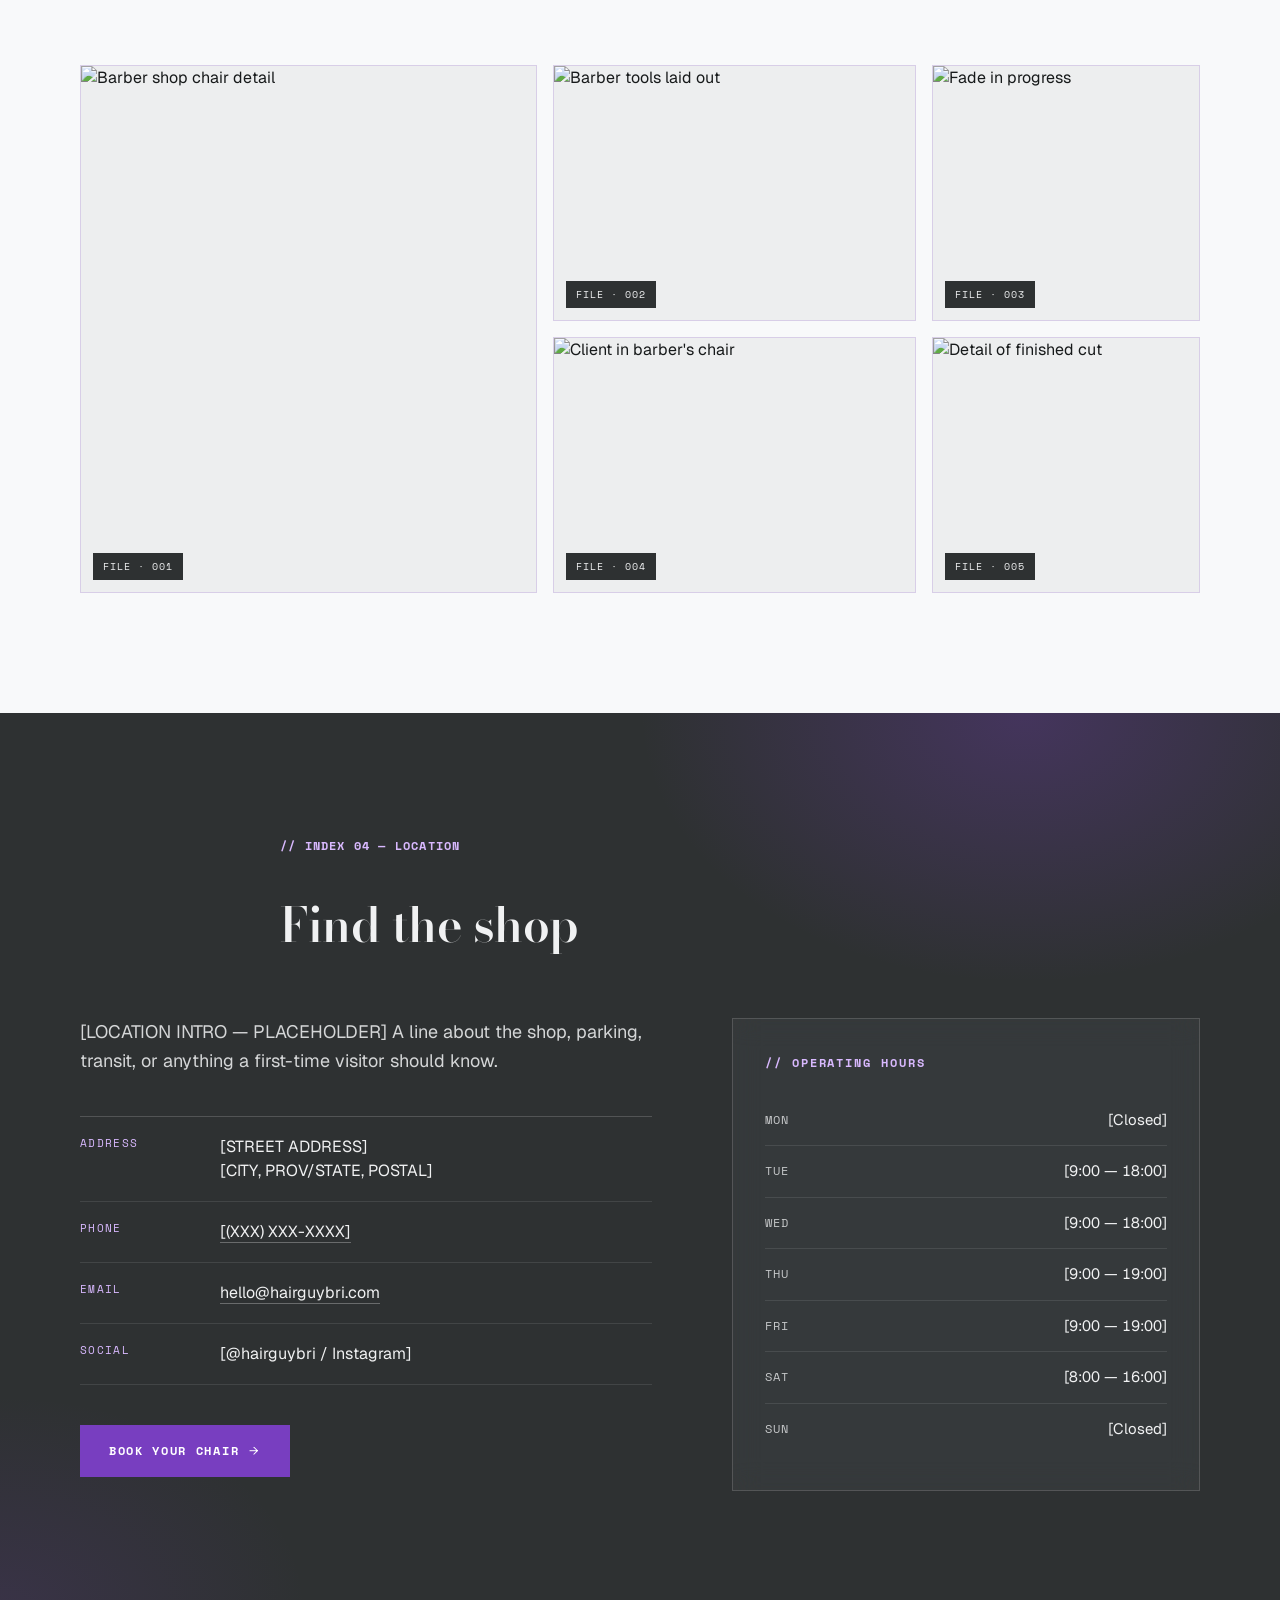
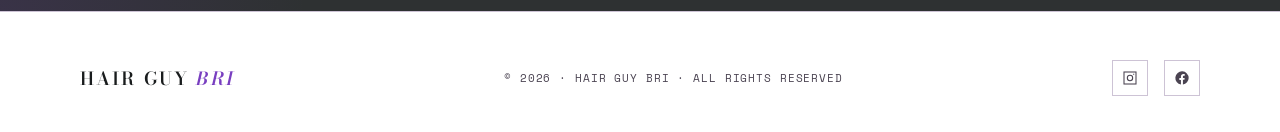
==== commit ea840d1c: "Restyle to Cyber-Couture aesthetic - Clinical gray + digital lavender palette; aurora background was" ====
--- a/index.html
+++ b/index.html
@@ -4,13 +4,13 @@
   <meta charset="utf-8" />
   <meta name="viewport" content="width=device-width, initial-scale=1" />
   <title>Hair Guy Bri — Modern Barbering & Men's Grooming</title>
-  <meta name="description" content="Hair Guy Bri — modern barbering, classic craft. Precision cuts, beard work, and grooming. Book your chair." />
+  <meta name="description" content="Hair Guy Bri — modern barbering, precision craft. Cuts, beard work, grooming. Book your chair." />
   <meta property="og:title" content="Hair Guy Bri — Modern Barbering & Men's Grooming" />
   <meta property="og:description" content="Precision cuts, beard work, and grooming. Book your chair." />
-  <link rel="icon" href="data:image/svg+xml,%3Csvg xmlns='http://www.w3.org/2000/svg' viewBox='0 0 100 100'%3E%3Crect width='100' height='100' rx='20' fill='%2314110f'/%3E%3Ctext x='50' y='66' font-family='Georgia,serif' font-size='52' fill='%23b87333' text-anchor='middle' font-weight='600'%3EB%3C/text%3E%3C/svg%3E" />
+  <link rel="icon" href="data:image/svg+xml,%3Csvg xmlns='http://www.w3.org/2000/svg' viewBox='0 0 100 100'%3E%3Crect width='100' height='100' fill='%23f8f9fa'/%3E%3Ctext x='50' y='68' font-family='Georgia,serif' font-size='56' fill='%23783ec0' text-anchor='middle' font-weight='700' font-style='italic'%3EB%3C/text%3E%3C/svg%3E" />
   <link rel="preconnect" href="https://fonts.googleapis.com" />
   <link rel="preconnect" href="https://fonts.gstatic.com" crossorigin />
-  <link href="https://fonts.googleapis.com/css2?family=Fraunces:ital,opsz,wght@0,9..144,400;0,9..144,500;0,9..144,600;1,9..144,400;1,9..144,500&family=Inter:wght@400;500;600;700&display=swap" rel="stylesheet" />
+  <link href="https://fonts.googleapis.com/css2?family=Bodoni+Moda:ital,opsz,wght@0,6..96,500;0,6..96,600;0,6..96,700;1,6..96,500;1,6..96,600&family=Geist:wght@400;500;600;700&family=Space+Mono:wght@400;700&display=swap" rel="stylesheet" />
   <link rel="stylesheet" href="./assets/css/styles.css" />
 </head>
 <body>
@@ -28,10 +28,10 @@
         </ul>
       </nav>
       <div class="nav-cta">
-        <a href="#visit" class="btn btn-outline">Visit</a>
+        <a href="#visit" class="btn btn-ghost">Visit</a>
         <a href="./book.html" class="btn btn-primary">Book Now</a>
         <button class="nav-toggle" aria-label="Toggle menu" aria-expanded="false">
-          <svg viewBox="0 0 24 24" fill="none" stroke="currentColor" stroke-width="2" stroke-linecap="round">
+          <svg viewBox="0 0 24 24" fill="none" stroke="currentColor" stroke-width="1.6" stroke-linecap="square">
             <line x1="4" y1="7"  x2="20" y2="7"/>
             <line x1="4" y1="12" x2="20" y2="12"/>
             <line x1="4" y1="17" x2="20" y2="17"/>
@@ -45,7 +45,10 @@
   <section class="hero" id="top">
     <div class="container hero-grid">
       <div class="hero-copy reveal">
-        <span class="eyebrow">Modern barbering · Classic craft</span>
+        <div class="hero-status">
+          <span class="dot"></span>
+          <span class="label-caps">Now booking — week of [Mmm DD]</span>
+        </div>
         <h1>The cut you want, done <span class="accent">right</span>.</h1>
         <p class="hero-lede">
           [TAGLINE PLACEHOLDER] A short, warm sentence that captures Bri's
@@ -53,20 +56,32 @@
           details that make a haircut feel like care.
         </p>
         <div class="hero-ctas">
-          <a href="./book.html" class="btn btn-primary">Book an appointment →</a>
-          <a href="#services" class="btn btn-outline">See services</a>
+          <a href="./book.html" class="btn btn-primary">Book appointment <span class="arrow">→</span></a>
+          <a href="#services" class="btn btn-ghost">Services</a>
         </div>
         <div class="hero-meta">
-          <div><strong>[XX]+</strong><span>Years in the chair</span></div>
-          <div><strong>[X.X]★</strong><span>Avg. review</span></div>
-          <div><strong>By appt.</strong><span>Walk-ins as available</span></div>
+          <div class="item">
+            <span class="label-technical">YEARS // CHAIR</span>
+            <strong>[XX]+</strong>
+          </div>
+          <div class="item">
+            <span class="label-technical">AVG // RATING</span>
+            <strong>[X.X]★</strong>
+          </div>
+          <div class="item">
+            <span class="label-technical">FORMAT</span>
+            <strong>By appt.</strong>
+          </div>
         </div>
       </div>
       <div class="hero-visual reveal">
-        <!-- Swap with a real photo of Bri / the shop. Unsplash placeholder. -->
         <img src="https://images.unsplash.com/photo-1599351431202-1e0f0137899a?auto=format&fit=crop&w=1200&q=80"
              alt="Barber finishing a fresh cut" loading="eager" />
-        <div class="hero-badge">Now booking this week</div>
+        <div class="hero-tag">● LIVE — book this week</div>
+        <div class="hero-visual-coords">
+          ID / HGB-001<br/>
+          [LAT 00.0000 // LON 00.0000]
+        </div>
       </div>
     </div>
   </section>
@@ -74,82 +89,76 @@
   <!-- =================== SERVICES =================== -->
   <section id="services">
     <div class="container">
-      <div class="section-head reveal">
-        <span class="eyebrow">Services</span>
-        <h2>What's on the menu</h2>
-        <p>Straightforward services, honest pricing. Add-ons available — just ask in the chair.</p>
-      </div>
+      <div class="services-head reveal">
+        <div class="head-left">
+          <span class="eyebrow">// Index 01 — Services</span>
+          <h2 style="margin-top:20px">What's on the menu</h2>
+        </div>
+        <p style="max-width:380px; margin:0">
+          Straightforward services, honest pricing. Add-ons available in the chair.
+        </p>
+      </div>
+
       <div class="services-grid">
 
         <article class="service-card reveal">
-          <div class="icon">
-            <svg viewBox="0 0 24 24" fill="none" stroke="currentColor" stroke-width="1.6" stroke-linecap="round" stroke-linejoin="round">
-              <circle cx="6" cy="6" r="3"/><circle cx="6" cy="18" r="3"/>
-              <line x1="20" y1="4" x2="8.12" y2="15.88"/><line x1="14.47" y1="14.48" x2="20" y2="20"/>
-              <line x1="8.12" y1="8.12" x2="12" y2="12"/>
-            </svg>
+          <div class="top-row">
+            <span class="service-id">S01</span>
+            <span class="label-technical">~45 MIN</span>
           </div>
           <h3>[Signature Haircut]</h3>
           <p>[SERVICE DESCRIPTION] Consultation, hot-towel finish, and a precise cut tailored to how you actually wear it.</p>
-          <div class="price"><strong>$[XX]</strong><span>~45 min</span></div>
-        </article>
-
-        <article class="service-card reveal">
-          <div class="icon">
-            <svg viewBox="0 0 24 24" fill="none" stroke="currentColor" stroke-width="1.6" stroke-linecap="round" stroke-linejoin="round">
-              <path d="M4 14c1.5 4 4 7 8 7s6.5-3 8-7"/>
-              <path d="M9 9c0-1.5 1-3 3-3s3 1.5 3 3"/>
-              <line x1="12" y1="3" x2="12" y2="6"/>
-            </svg>
+          <div class="price"><strong>$[XX]</strong><span class="label-technical">CHAIR · 01</span></div>
+        </article>
+
+        <article class="service-card reveal">
+          <div class="top-row">
+            <span class="service-id">S02</span>
+            <span class="label-technical">~25 MIN</span>
           </div>
           <h3>[Beard Trim & Shape]</h3>
           <p>[SERVICE DESCRIPTION] Outline, blend, and detail work — leaves your beard sharp without losing what makes it yours.</p>
-          <div class="price"><strong>$[XX]</strong><span>~25 min</span></div>
-        </article>
-
-        <article class="service-card reveal">
-          <div class="icon">
-            <svg viewBox="0 0 24 24" fill="none" stroke="currentColor" stroke-width="1.6" stroke-linecap="round" stroke-linejoin="round">
-              <path d="M3 12h4l3-8 4 16 3-8h4"/>
-            </svg>
+          <div class="price"><strong>$[XX]</strong><span class="label-technical">CHAIR · 01</span></div>
+        </article>
+
+        <article class="service-card reveal">
+          <div class="top-row">
+            <span class="service-id">S03</span>
+            <span class="label-technical">~60 MIN</span>
           </div>
           <h3>[Cut + Beard Combo]</h3>
           <p>[SERVICE DESCRIPTION] The full reset — haircut and beard work in one seat. The best value on the board.</p>
-          <div class="price"><strong>$[XX]</strong><span>~60 min</span></div>
-        </article>
-
-        <article class="service-card reveal">
-          <div class="icon">
-            <svg viewBox="0 0 24 24" fill="none" stroke="currentColor" stroke-width="1.6" stroke-linecap="round" stroke-linejoin="round">
-              <path d="M12 2v6"/><circle cx="12" cy="14" r="6"/><path d="M9 14h6"/>
-            </svg>
+          <div class="price"><strong>$[XX]</strong><span class="label-technical">CHAIR · 01</span></div>
+        </article>
+
+        <article class="service-card reveal">
+          <div class="top-row">
+            <span class="service-id">S04</span>
+            <span class="label-technical">~40 MIN</span>
           </div>
           <h3>[Hot Towel Shave]</h3>
           <p>[SERVICE DESCRIPTION] Traditional straight-razor shave with hot towels and a proper finish. Closer than anything you'll do at home.</p>
-          <div class="price"><strong>$[XX]</strong><span>~40 min</span></div>
-        </article>
-
-        <article class="service-card reveal">
-          <div class="icon">
-            <svg viewBox="0 0 24 24" fill="none" stroke="currentColor" stroke-width="1.6" stroke-linecap="round" stroke-linejoin="round">
-              <circle cx="12" cy="12" r="3"/>
-              <path d="M12 3v3M12 18v3M3 12h3M18 12h3M5.6 5.6l2.1 2.1M16.3 16.3l2.1 2.1M5.6 18.4l2.1-2.1M16.3 7.7l2.1-2.1"/>
-            </svg>
+          <div class="price"><strong>$[XX]</strong><span class="label-technical">CHAIR · 01</span></div>
+        </article>
+
+        <article class="service-card reveal">
+          <div class="top-row">
+            <span class="service-id">S05</span>
+            <span class="label-technical">~30 MIN</span>
           </div>
           <h3>[Kid's Cut]</h3>
           <p>[SERVICE DESCRIPTION] For the under-[XX] crowd. Patient, fast, and the kids walk out actually liking it.</p>
-          <div class="price"><strong>$[XX]</strong><span>~30 min</span></div>
-        </article>
-
-        <article class="service-card reveal">
-          <div class="icon">
-            <svg viewBox="0 0 24 24" fill="none" stroke="currentColor" stroke-width="1.6" stroke-linecap="round" stroke-linejoin="round">
-              <path d="M20.5 6.5a3.5 3.5 0 0 0-5 0L12 10l-3.5-3.5a3.5 3.5 0 0 0-5 5l8.5 8.5 8.5-8.5a3.5 3.5 0 0 0 0-5z"/>
-            </svg>
+          <div class="price"><strong>$[XX]</strong><span class="label-technical">CHAIR · 01</span></div>
+        </article>
+
+        <article class="service-card reveal">
+          <div class="top-row">
+            <span class="service-id">S06</span>
+            <span class="label-technical">~15 MIN</span>
           </div>
           <h3>[Senior / Tune-up]</h3>
           <p>[SERVICE DESCRIPTION] Quick neck and outline cleanup between full cuts — keeps it looking fresh for longer.</p>
-          <div class="price"><strong>$[XX]</strong><span>~15 min</span></div>
+          <div class="price"><strong>$[XX]</strong><span class="label-technical">CHAIR · 01</span></div>
         </article>
 
       </div>
@@ -160,13 +169,12 @@
   <section class="about" id="about">
     <div class="container about-grid">
       <div class="about-photo reveal">
-        <!-- Swap with a real portrait of Bri. -->
         <img src="https://images.unsplash.com/photo-1622286342621-4bd786c2447c?auto=format&fit=crop&w=900&q=80"
              alt="Portrait of the barber at work" loading="lazy" />
       </div>
       <div class="about-copy reveal">
-        <span class="eyebrow">About Bri</span>
-        <h2>Cuts with intention. People first.</h2>
+        <span class="eyebrow">// Index 02 — Studio</span>
+        <h2 style="margin-top:20px">Cuts with intention. People first.</h2>
         <p>
           [ABOUT PARAGRAPH 1 — PLACEHOLDER] A short paragraph about how Bri got
           into barbering, where he trained, and what he loves about the craft.
@@ -181,9 +189,18 @@
           Warm, welcoming, no pretense.
         </p>
         <div class="about-stats">
-          <div><strong>[XXX+]</strong><span>Regulars</span></div>
-          <div><strong>[XX]+</strong><span>Years cutting</span></div>
-          <div><strong>[XX]</strong><span>5-star reviews</span></div>
+          <div class="stat">
+            <span class="label-technical">REGULARS // ACTIVE</span>
+            <strong>[XXX+]</strong>
+          </div>
+          <div class="stat">
+            <span class="label-technical">YEARS // CUTTING</span>
+            <strong>[XX]+</strong>
+          </div>
+          <div class="stat">
+            <span class="label-technical">5★ // REVIEWS</span>
+            <strong>[XX]</strong>
+          </div>
         </div>
       </div>
     </div>
@@ -192,31 +209,40 @@
   <!-- =================== GALLERY =================== -->
   <section id="gallery">
     <div class="container">
-      <div class="section-head reveal">
-        <span class="eyebrow">The work</span>
-        <h2>Recent cuts</h2>
-        <p>A small look at the chair. [Replace these with Bri's own portfolio photos.]</p>
+      <div class="gallery-head reveal">
+        <div>
+          <span class="eyebrow">// Index 03 — Portfolio</span>
+          <h2 style="margin-top:20px">Recent work</h2>
+        </div>
+        <p style="max-width:340px; margin:0">
+          A small look at the chair. [Replace with Bri's own portfolio photos.]
+        </p>
       </div>
       <div class="gallery-grid">
-        <figure class="reveal tall">
-          <img src="https://images.unsplash.com/photo-1503951914875-452162b0f3f1?auto=format&fit=crop&w=800&q=80"
+        <figure class="reveal g1">
+          <img src="https://images.unsplash.com/photo-1503951914875-452162b0f3f1?auto=format&fit=crop&w=900&q=80"
                alt="Barber shop chair detail" loading="lazy" />
-        </figure>
-        <figure class="reveal">
+          <figcaption>FILE · 001</figcaption>
+        </figure>
+        <figure class="reveal g2">
           <img src="https://images.unsplash.com/photo-1585747860715-2ba37e788b70?auto=format&fit=crop&w=800&q=80"
                alt="Barber tools laid out" loading="lazy" />
-        </figure>
-        <figure class="reveal">
-          <img src="https://images.unsplash.com/photo-1622287162716-f311baa1a2b8?auto=format&fit=crop&w=800&q=80"
+          <figcaption>FILE · 002</figcaption>
+        </figure>
+        <figure class="reveal g3">
+          <img src="https://images.unsplash.com/photo-1622287162716-f311baa1a2b8?auto=format&fit=crop&w=600&q=80"
                alt="Fade in progress" loading="lazy" />
-        </figure>
-        <figure class="reveal">
+          <figcaption>FILE · 003</figcaption>
+        </figure>
+        <figure class="reveal g4">
           <img src="https://images.unsplash.com/photo-1521590832167-7bcbfaa6381f?auto=format&fit=crop&w=800&q=80"
                alt="Client in barber's chair" loading="lazy" />
-        </figure>
-        <figure class="reveal">
-          <img src="https://images.unsplash.com/photo-1593702288056-f8b3f8aa7a4c?auto=format&fit=crop&w=800&q=80"
+          <figcaption>FILE · 004</figcaption>
+        </figure>
+        <figure class="reveal g5">
+          <img src="https://images.unsplash.com/photo-1593702288056-f8b3f8aa7a4c?auto=format&fit=crop&w=600&q=80"
                alt="Detail of finished cut" loading="lazy" />
+          <figcaption>FILE · 005</figcaption>
         </figure>
       </div>
     </div>
@@ -225,40 +251,40 @@
   <!-- =================== VISIT =================== -->
   <section class="visit" id="visit">
     <div class="container">
-      <div class="section-head reveal" style="margin-bottom:48px">
-        <span class="eyebrow">Visit</span>
-        <h2>Find the shop</h2>
+      <div class="section-head reveal" style="margin-bottom:64px">
+        <span class="eyebrow">// Index 04 — Location</span>
+        <h2 style="margin-top:20px">Find the shop</h2>
       </div>
       <div class="visit-grid">
         <div class="visit-info reveal">
-          <p>
+          <p class="lead">
             [LOCATION INTRO — PLACEHOLDER] A line about the shop, parking,
             transit, or anything a first-time visitor should know.
           </p>
           <dl>
             <dt>Address</dt><dd>[STREET ADDRESS]<br/>[CITY, PROV/STATE, POSTAL]</dd>
-            <dt>Phone</dt><dd><a href="tel:+10000000000" style="color:inherit;text-decoration:underline">[(XXX) XXX-XXXX]</a></dd>
-            <dt>Email</dt><dd><a href="mailto:hello@hairguybri.com" style="color:inherit;text-decoration:underline">hello@hairguybri.com</a></dd>
-            <dt>Social</dt><dd>[@hairguybri on Instagram]</dd>
+            <dt>Phone</dt><dd><a href="tel:+10000000000">[(XXX) XXX-XXXX]</a></dd>
+            <dt>Email</dt><dd><a href="mailto:hello@hairguybri.com">hello@hairguybri.com</a></dd>
+            <dt>Social</dt><dd>[@hairguybri / Instagram]</dd>
           </dl>
           <div class="visit-cta">
-            <a href="./book.html" class="btn btn-accent">Book your chair →</a>
-          </div>
-        </div>
-        <div class="visit-hours reveal">
-          <h3>Hours</h3>
+            <a href="./book.html" class="btn btn-primary">Book your chair <span class="arrow">→</span></a>
+          </div>
+        </div>
+        <aside class="visit-hours reveal">
+          <h3>// Operating hours</h3>
           <table>
             <tbody>
-              <tr><td>Monday</td><td>[Closed]</td></tr>
-              <tr><td>Tuesday</td><td>[9:00 — 6:00]</td></tr>
-              <tr><td>Wednesday</td><td>[9:00 — 6:00]</td></tr>
-              <tr><td>Thursday</td><td>[9:00 — 7:00]</td></tr>
-              <tr><td>Friday</td><td>[9:00 — 7:00]</td></tr>
-              <tr><td>Saturday</td><td>[8:00 — 4:00]</td></tr>
-              <tr><td>Sunday</td><td>[Closed]</td></tr>
+              <tr><td>Mon</td><td>[Closed]</td></tr>
+              <tr><td>Tue</td><td>[9:00 — 18:00]</td></tr>
+              <tr><td>Wed</td><td>[9:00 — 18:00]</td></tr>
+              <tr><td>Thu</td><td>[9:00 — 19:00]</td></tr>
+              <tr><td>Fri</td><td>[9:00 — 19:00]</td></tr>
+              <tr><td>Sat</td><td>[8:00 — 16:00]</td></tr>
+              <tr><td>Sun</td><td>[Closed]</td></tr>
             </tbody>
           </table>
-        </div>
+        </aside>
       </div>
     </div>
   </section>
@@ -266,12 +292,12 @@
   <!-- =================== FOOTER =================== -->
   <footer class="footer">
     <div class="container footer-inner">
-      <a href="#top" class="brand">Hair Guy <span style="color:var(--accent)">Bri</span></a>
-      <div>© <span id="year"></span> Hair Guy Bri. All rights reserved.</div>
+      <a href="#top" class="brand">Hair Guy <span style="color:var(--primary)">Bri</span></a>
+      <div class="footer-meta">© <span id="year"></span> · Hair Guy Bri · All rights reserved</div>
       <div class="footer-social">
         <a href="#" aria-label="Instagram">
-          <svg viewBox="0 0 24 24" fill="none" stroke="currentColor" stroke-width="1.8" stroke-linecap="round" stroke-linejoin="round">
-            <rect x="2" y="2" width="20" height="20" rx="5"/><circle cx="12" cy="12" r="4"/><line x1="17.5" y1="6.5" x2="17.5" y2="6.5"/>
+          <svg viewBox="0 0 24 24" fill="none" stroke="currentColor" stroke-width="1.6" stroke-linecap="square" stroke-linejoin="miter">
+            <rect x="3" y="3" width="18" height="18"/><circle cx="12" cy="12" r="4"/><line x1="17.5" y1="6.5" x2="17.5" y2="6.5"/>
           </svg>
         </a>
         <a href="#" aria-label="Facebook">
--- a/assets/css/styles.css
+++ b/assets/css/styles.css
@@ -1,474 +1,726 @@
 /* ============================================================
-   Hair Guy Bri — site styles
-   Palette: warm cream, near-black ink, copper accent
+   Hair Guy Bri — Cyber-Couture aesthetic
+   Clinical grays + digital lavender + glassmorphism
    ============================================================ */
 
 :root {
-  --bg:          #f7f3ec;
-  --bg-2:        #efe9dd;
-  --surface:     #ffffff;
-  --ink:         #14110f;
-  --ink-2:       #3a342f;
-  --muted:       #847a70;
-  --line:        #e5dccd;
-  --accent:      #b87333;
-  --accent-dark: #8a4f1f;
-  --accent-soft: #f2dfc6;
-
-  --font-display: "Fraunces", Georgia, "Times New Roman", serif;
-  --font-body:    "Inter", -apple-system, BlinkMacSystemFont, "Segoe UI", Roboto, sans-serif;
-
-  --shadow-sm: 0 1px 2px rgba(20, 17, 15, 0.06);
-  --shadow-md: 0 10px 30px -10px rgba(20, 17, 15, 0.15);
-  --shadow-lg: 0 30px 60px -20px rgba(20, 17, 15, 0.25);
-
-  --radius-sm: 6px;
-  --radius:    12px;
-  --radius-lg: 20px;
+  /* Surface system */
+  --surface:                     #f8f9fa;
+  --surface-dim:                 #d9dadb;
+  --surface-bright:              #f8f9fa;
+  --surface-container-lowest:    #ffffff;
+  --surface-container-low:       #f3f4f5;
+  --surface-container:           #edeeef;
+  --surface-container-high:      #e7e8e9;
+  --surface-container-highest:   #e1e3e4;
+  --surface-variant:             #e1e3e4;
+
+  --on-surface:                  #191c1d;
+  --on-surface-variant:          #4b4452;
+  --inverse-surface:             #2e3132;
+  --inverse-on-surface:          #f0f1f2;
+  --outline:                     #7c7484;
+  --outline-variant:             #cdc3d5;
+
+  /* Primary — Digital Lavender */
+  --primary:                     #783ec0;
+  --on-primary:                  #ffffff;
+  --primary-container:           #b57bff;
+  --on-primary-container:        #450084;
+  --inverse-primary:             #d9b9ff;
+  --primary-fixed:               #eedcff;
+  --primary-fixed-dim:           #d9b9ff;
+  --on-primary-fixed:            #2a0054;
+  --on-primary-fixed-variant:    #5f20a6;
+
+  /* Secondary — Metallic Chrome */
+  --secondary:                   #535f72;
+  --on-secondary:                #ffffff;
+  --secondary-container:         #d7e3fa;
+  --on-secondary-container:      #596578;
+
+  /* Tertiary */
+  --tertiary:                    #5d5f5f;
+  --on-tertiary:                 #ffffff;
+  --tertiary-container:          #979898;
+  --on-tertiary-container:       #2f3031;
+
+  --error:                       #ba1a1a;
+  --on-error:                    #ffffff;
+  --error-container:             #ffdad6;
+  --on-error-container:          #93000a;
+
+  /* Glass system */
+  --glass-bg:        rgba(255, 255, 255, 0.55);
+  --glass-bg-strong: rgba(255, 255, 255, 0.72);
+  --glass-bg-dim:    rgba(255, 255, 255, 0.32);
+  --glass-border:    rgba(120, 62, 192, 0.18);
+  --glass-border-chrome: rgba(83, 95, 114, 0.22);
+  --glass-blur:      24px;
+  --glass-blur-lg:   36px;
+
+  /* Typography */
+  --font-display: "Bodoni Moda", "Didot", "Times New Roman", serif;
+  --font-body:    "Geist", -apple-system, BlinkMacSystemFont, "Segoe UI", sans-serif;
+  --font-mono:    "Space Mono", "JetBrains Mono", ui-monospace, Menlo, monospace;
+
+  /* Spacing */
+  --space-1: 8px;
+  --space-2: 16px;
+  --space-3: 24px;
+  --space-4: 32px;
+  --space-6: 48px;
+  --space-8: 64px;
+  --space-10: 80px;
+  --space-20: 160px;
+
+  --container-max: 1440px;
+  --gutter: 24px;
+  --margin-x: 80px;
 
   --ease: cubic-bezier(0.22, 1, 0.36, 1);
 }
 
 * { box-sizing: border-box; }
 
-html { scroll-behavior: smooth; }
+html { scroll-behavior: smooth; background: var(--surface); }
 
 body {
   margin: 0;
-  background: var(--bg);
-  color: var(--ink);
+  background: var(--surface);
+  color: var(--on-surface);
   font-family: var(--font-body);
   font-size: 16px;
-  line-height: 1.6;
+  font-weight: 400;
+  line-height: 1.5;
   -webkit-font-smoothing: antialiased;
   text-rendering: optimizeLegibility;
+  /* Subtle aurora wash to support the glass */
+  background-image:
+    radial-gradient(60% 50% at 85% 8%, rgba(181, 123, 255, 0.18) 0%, transparent 60%),
+    radial-gradient(45% 40% at 10% 90%, rgba(215, 227, 250, 0.55) 0%, transparent 60%),
+    radial-gradient(40% 35% at 50% 50%, rgba(238, 220, 255, 0.25) 0%, transparent 70%);
+  background-attachment: fixed;
 }
 
 img { max-width: 100%; display: block; }
 
-a { color: var(--ink); text-decoration: none; transition: color .2s var(--ease); }
-a:hover { color: var(--accent); }
-
+a {
+  color: var(--on-surface);
+  text-decoration: none;
+  transition: color .2s var(--ease), opacity .2s var(--ease);
+}
+a:hover { color: var(--primary); }
+
+/* -------- Typography scale -------- */
 h1, h2, h3, h4 {
   font-family: var(--font-display);
+  color: var(--on-surface);
+  margin: 0 0 0.5em;
+}
+
+h1 {
+  font-size: clamp(40px, 7vw, 72px);
+  font-weight: 700;
+  line-height: 1.1;
+  letter-spacing: -0.02em;
+}
+h2 {
+  font-size: clamp(32px, 4.5vw, 48px);
+  font-weight: 600;
+  line-height: 1.2;
+  letter-spacing: -0.01em;
+}
+h3 {
+  font-size: 24px;
   font-weight: 500;
-  color: var(--ink);
-  letter-spacing: -0.01em;
-  line-height: 1.1;
-  margin: 0 0 0.5em;
-}
-
-h1 { font-size: clamp(2.5rem, 6vw, 4.75rem); font-weight: 400; letter-spacing: -0.02em; }
-h2 { font-size: clamp(2rem, 4vw, 3rem); }
-h3 { font-size: 1.35rem; font-weight: 600; }
-
-p { margin: 0 0 1em; color: var(--ink-2); }
-
+  line-height: 1.3;
+  font-family: var(--font-display);
+}
+
+p {
+  margin: 0 0 1em;
+  color: var(--on-surface-variant);
+  font-size: 16px;
+  line-height: 1.5;
+}
+.lead {
+  font-size: 18px;
+  line-height: 1.6;
+  color: var(--on-surface-variant);
+}
+
+/* -------- Mono / label text -------- */
+.eyebrow,
+.label-caps {
+  display: inline-block;
+  font-family: var(--font-mono);
+  font-size: 12px;
+  font-weight: 700;
+  line-height: 1;
+  letter-spacing: 0.1em;
+  text-transform: uppercase;
+  color: var(--primary);
+}
+.label-technical {
+  font-family: var(--font-mono);
+  font-size: 11px;
+  font-weight: 400;
+  line-height: 1.4;
+  color: var(--on-surface-variant);
+  letter-spacing: 0.04em;
+}
+.mono { font-family: var(--font-mono); }
+
+/* -------- Container -------- */
 .container {
   width: 100%;
-  max-width: 1200px;
+  max-width: var(--container-max);
   margin: 0 auto;
-  padding: 0 24px;
-}
-
-.eyebrow {
-  display: inline-block;
-  font-family: var(--font-body);
-  font-size: 0.75rem;
-  font-weight: 600;
-  letter-spacing: 0.18em;
-  text-transform: uppercase;
-  color: var(--accent-dark);
-  margin-bottom: 1rem;
-}
-
-/* ---------- Buttons ---------- */
+  padding: 0 var(--margin-x);
+}
+
+/* -------- Sections -------- */
+section { padding: 120px 0; }
+.section-head {
+  max-width: 720px;
+  margin: 0 auto 80px;
+  text-align: left;
+}
+.section-head.center { text-align: center; margin-left: auto; margin-right: auto; }
+.section-head .eyebrow { margin-bottom: 24px; }
+.section-head h2 { margin-bottom: 16px; }
+.section-head p { font-size: 18px; line-height: 1.6; max-width: 56ch; }
+
+/* -------- Buttons -------- */
 .btn {
   display: inline-flex;
   align-items: center;
   justify-content: center;
-  gap: 8px;
-  padding: 14px 26px;
-  font-family: var(--font-body);
-  font-size: 0.95rem;
-  font-weight: 600;
-  letter-spacing: 0.02em;
-  border-radius: 999px;
+  gap: 10px;
+  padding: 16px 28px;
+  font-family: var(--font-mono);
+  font-size: 12px;
+  font-weight: 700;
+  letter-spacing: 0.14em;
+  text-transform: uppercase;
+  border-radius: 0;
   cursor: pointer;
   border: 1px solid transparent;
-  transition: transform .2s var(--ease), background .2s var(--ease), color .2s var(--ease), border-color .2s var(--ease), box-shadow .2s var(--ease);
+  background: transparent;
+  color: inherit;
+  transition: background .2s var(--ease), color .2s var(--ease),
+              border-color .2s var(--ease), box-shadow .25s var(--ease),
+              transform .2s var(--ease), opacity .2s var(--ease);
   white-space: nowrap;
+  text-decoration: none;
 }
 .btn-primary {
-  background: var(--ink);
-  color: var(--bg);
+  background: var(--primary);
+  color: var(--on-primary);
+  border-color: var(--primary);
 }
 .btn-primary:hover {
-  background: var(--accent-dark);
-  color: var(--bg);
-  transform: translateY(-1px);
-  box-shadow: var(--shadow-md);
-}
-.btn-outline {
+  background: var(--on-primary-fixed-variant);
+  border-color: var(--on-primary-fixed-variant);
+  color: var(--on-primary);
+  box-shadow: 0 0 0 1px var(--primary-fixed-dim), 0 0 24px rgba(120, 62, 192, 0.35);
+}
+.btn-chrome {
+  background: linear-gradient(180deg, #6e7a8e 0%, #3f4a5d 100%);
+  color: var(--on-secondary);
+  border-color: rgba(255,255,255,0.18);
+}
+.btn-chrome:hover {
+  background: linear-gradient(180deg, #7e8a9e 0%, #4f5a6d 100%);
+  box-shadow: 0 0 0 1px rgba(120, 62, 192, 0.35), 0 0 24px rgba(83, 95, 114, 0.35);
+}
+.btn-ghost {
   background: transparent;
-  color: var(--ink);
-  border-color: var(--ink);
-}
-.btn-outline:hover {
-  background: var(--ink);
-  color: var(--bg);
-}
-.btn-accent {
-  background: var(--accent);
-  color: #fff;
-}
-.btn-accent:hover {
-  background: var(--accent-dark);
-  color: #fff;
-  transform: translateY(-1px);
-  box-shadow: var(--shadow-md);
-}
-
-/* ---------- Nav ---------- */
+  color: var(--on-surface);
+  border-color: var(--outline);
+}
+.btn-ghost:hover {
+  border-color: var(--primary);
+  color: var(--primary);
+  background: rgba(120, 62, 192, 0.05);
+}
+.btn-inverse {
+  background: var(--inverse-surface);
+  color: var(--inverse-on-surface);
+  border-color: var(--inverse-surface);
+}
+.btn-inverse:hover {
+  background: var(--primary);
+  border-color: var(--primary);
+}
+.btn .arrow { font-family: var(--font-body); font-weight: 400; }
+
+/* -------- Glass surface utility -------- */
+.glass {
+  background: var(--glass-bg);
+  backdrop-filter: blur(var(--glass-blur)) saturate(140%);
+  -webkit-backdrop-filter: blur(var(--glass-blur)) saturate(140%);
+  border: 1px solid var(--glass-border);
+}
+
+/* -------- Nav -------- */
 .nav {
   position: fixed;
   top: 0; left: 0; right: 0;
   z-index: 100;
-  padding: 18px 0;
-  transition: background .3s var(--ease), box-shadow .3s var(--ease), padding .3s var(--ease);
+  padding: 16px 0;
+  background: rgba(248, 249, 250, 0.55);
+  backdrop-filter: blur(20px) saturate(160%);
+  -webkit-backdrop-filter: blur(20px) saturate(160%);
+  border-bottom: 1px solid transparent;
+  transition: background .25s var(--ease), border-color .25s var(--ease), padding .25s var(--ease);
 }
 .nav.scrolled {
-  background: rgba(247, 243, 236, 0.92);
-  backdrop-filter: saturate(140%) blur(10px);
-  -webkit-backdrop-filter: saturate(140%) blur(10px);
-  box-shadow: 0 1px 0 var(--line);
-  padding: 12px 0;
+  background: rgba(248, 249, 250, 0.78);
+  border-bottom-color: var(--outline-variant);
+  padding: 10px 0;
 }
 .nav-inner {
   display: flex;
   align-items: center;
   justify-content: space-between;
-  gap: 24px;
+  gap: 32px;
 }
 .brand {
   font-family: var(--font-display);
-  font-size: 1.25rem;
+  font-size: 18px;
   font-weight: 600;
-  letter-spacing: 0.08em;
-  text-transform: uppercase;
-  color: var(--ink);
-}
-.brand span { color: var(--accent); }
+  letter-spacing: 0.12em;
+  text-transform: uppercase;
+  color: var(--on-surface);
+}
+.brand span { color: var(--primary); font-style: italic; }
 .nav-links {
   display: flex;
   align-items: center;
-  gap: 32px;
+  gap: 40px;
   list-style: none;
   margin: 0; padding: 0;
 }
 .nav-links a {
-  font-size: 0.9rem;
+  font-family: var(--font-body);
+  font-size: 14px;
   font-weight: 500;
-  color: var(--ink-2);
-}
-.nav-cta {
-  display: flex;
-  align-items: center;
-  gap: 12px;
-}
+  color: var(--on-surface);
+  letter-spacing: 0.01em;
+}
+.nav-links a:hover { color: var(--primary); }
+.nav-cta { display: flex; align-items: center; gap: 12px; }
 .nav-toggle {
   display: none;
   background: transparent;
-  border: 0;
+  border: 1px solid var(--outline);
+  border-radius: 0;
   cursor: pointer;
-  padding: 8px;
-  color: var(--ink);
-}
-.nav-toggle svg { width: 24px; height: 24px; }
-
-/* ---------- Hero ---------- */
+  padding: 10px;
+  color: var(--on-surface);
+}
+.nav-toggle svg { width: 20px; height: 20px; display: block; }
+
+/* -------- Hero -------- */
 .hero {
   position: relative;
-  padding: 160px 0 80px;
+  padding: 200px 0 140px;
   overflow: hidden;
 }
 .hero::before {
   content: "";
   position: absolute;
   inset: 0;
+  pointer-events: none;
   background:
-    radial-gradient(60% 50% at 80% 20%, var(--accent-soft) 0%, transparent 60%),
-    radial-gradient(40% 40% at 10% 90%, var(--bg-2) 0%, transparent 60%);
-  z-index: -1;
+    linear-gradient(180deg, transparent 0%, transparent 70%, rgba(248,249,250,0.6) 100%);
+}
+.hero-status {
+  display: flex;
+  align-items: center;
+  gap: 16px;
+  margin-bottom: 32px;
+}
+.hero-status .dot {
+  width: 8px; height: 8px;
+  background: #2bb673;
+  border-radius: 50%;
+  box-shadow: 0 0 0 4px rgba(43, 182, 115, 0.18);
 }
 .hero-grid {
   display: grid;
-  grid-template-columns: 1.1fr 0.9fr;
-  gap: 64px;
-  align-items: center;
+  grid-template-columns: 1.15fr 0.85fr;
+  gap: 80px;
+  align-items: end;
 }
 .hero h1 .accent {
   font-style: italic;
-  color: var(--accent-dark);
+  color: var(--primary);
+  font-weight: 500;
 }
 .hero-lede {
-  font-size: 1.15rem;
-  color: var(--ink-2);
-  max-width: 48ch;
-  margin-bottom: 2rem;
+  font-size: 18px;
+  line-height: 1.6;
+  color: var(--on-surface-variant);
+  max-width: 52ch;
+  margin: 32px 0 40px;
 }
 .hero-ctas {
   display: flex;
-  gap: 14px;
+  gap: 12px;
   flex-wrap: wrap;
-  margin-bottom: 2.5rem;
+  margin-bottom: 64px;
 }
 .hero-meta {
-  display: flex;
-  gap: 36px;
-  padding-top: 1.5rem;
-  border-top: 1px solid var(--line);
-}
-.hero-meta div { display: flex; flex-direction: column; }
+  display: grid;
+  grid-template-columns: repeat(3, 1fr);
+  gap: 24px;
+  padding-top: 32px;
+  border-top: 1px solid var(--outline-variant);
+}
+.hero-meta .item { display: flex; flex-direction: column; gap: 8px; }
+.hero-meta .item .label-technical { color: var(--on-surface-variant); }
 .hero-meta strong {
   font-family: var(--font-display);
-  font-size: 1.75rem;
-  color: var(--ink);
+  font-size: 36px;
+  font-weight: 600;
+  color: var(--on-surface);
   line-height: 1;
-}
-.hero-meta span {
-  font-size: 0.8rem;
-  letter-spacing: 0.1em;
-  text-transform: uppercase;
-  color: var(--muted);
-  margin-top: 6px;
-}
+  letter-spacing: -0.01em;
+}
+
 .hero-visual {
   position: relative;
   aspect-ratio: 4/5;
-  border-radius: var(--radius-lg);
   overflow: hidden;
-  box-shadow: var(--shadow-lg);
-  background: var(--bg-2);
+  border: 1px solid var(--glass-border);
+  background: var(--surface-container);
 }
 .hero-visual img {
   width: 100%; height: 100%;
   object-fit: cover;
-}
-.hero-badge {
+  filter: saturate(85%) contrast(102%);
+}
+.hero-visual::after {
+  content: "";
+  position: absolute; inset: 0;
+  background: linear-gradient(180deg, rgba(120,62,192,0.0) 60%, rgba(46,49,50,0.35) 100%);
+  pointer-events: none;
+}
+.hero-tag {
   position: absolute;
-  bottom: 24px; left: 24px;
-  background: rgba(255,255,255,0.95);
-  backdrop-filter: blur(8px);
-  padding: 14px 18px;
-  border-radius: var(--radius);
-  font-size: 0.85rem;
-  font-weight: 600;
+  top: 16px; left: 16px;
   display: flex;
   align-items: center;
   gap: 10px;
-  color: var(--ink);
-}
-.hero-badge::before {
-  content: "";
-  width: 8px; height: 8px; border-radius: 50%;
-  background: #2bb673;
-  box-shadow: 0 0 0 4px rgba(43,182,115,0.18);
-}
-
-/* ---------- Sections ---------- */
-section { padding: 100px 0; }
-.section-head {
-  text-align: center;
-  max-width: 640px;
-  margin: 0 auto 60px;
-}
-.section-head p {
-  color: var(--ink-2);
-  font-size: 1.05rem;
-}
-
-/* ---------- Services ---------- */
+  padding: 10px 14px;
+  background: var(--glass-bg-strong);
+  backdrop-filter: blur(18px) saturate(140%);
+  -webkit-backdrop-filter: blur(18px) saturate(140%);
+  border: 1px solid var(--glass-border);
+  font-family: var(--font-mono);
+  font-size: 11px;
+  font-weight: 700;
+  letter-spacing: 0.12em;
+  text-transform: uppercase;
+  color: var(--on-surface);
+}
+.hero-visual-coords {
+  position: absolute;
+  bottom: 16px; right: 16px;
+  font-family: var(--font-mono);
+  font-size: 11px;
+  letter-spacing: 0.04em;
+  color: rgba(240, 241, 242, 0.88);
+  text-align: right;
+}
+
+/* -------- Services -------- */
+.services-head {
+  display: flex;
+  justify-content: space-between;
+  align-items: end;
+  gap: 48px;
+  margin-bottom: 64px;
+  border-bottom: 1px solid var(--outline-variant);
+  padding-bottom: 32px;
+}
+.services-head .head-left { max-width: 640px; }
 .services-grid {
   display: grid;
-  grid-template-columns: repeat(auto-fit, minmax(260px, 1fr));
+  grid-template-columns: repeat(auto-fit, minmax(300px, 1fr));
+  gap: 1px;
+  background: var(--outline-variant);
+  border: 1px solid var(--outline-variant);
+}
+.service-card {
+  position: relative;
+  padding: 40px 32px;
+  display: flex;
+  flex-direction: column;
   gap: 20px;
-}
-.service-card {
-  background: var(--surface);
-  border: 1px solid var(--line);
-  border-radius: var(--radius-lg);
-  padding: 32px 28px;
-  transition: transform .3s var(--ease), box-shadow .3s var(--ease), border-color .3s var(--ease);
-  display: flex;
-  flex-direction: column;
+  background: var(--glass-bg-strong);
+  backdrop-filter: blur(var(--glass-blur)) saturate(140%);
+  -webkit-backdrop-filter: blur(var(--glass-blur)) saturate(140%);
+  transition: background .25s var(--ease), color .25s var(--ease);
+  min-height: 320px;
 }
 .service-card:hover {
-  transform: translateY(-4px);
-  box-shadow: var(--shadow-md);
-  border-color: transparent;
-}
-.service-card .icon {
-  width: 48px; height: 48px;
-  border-radius: 12px;
-  background: var(--accent-soft);
-  display: grid; place-items: center;
-  margin-bottom: 20px;
-  color: var(--accent-dark);
-}
-.service-card .icon svg { width: 24px; height: 24px; }
-.service-card h3 { margin-bottom: 8px; }
-.service-card p { font-size: 0.95rem; margin-bottom: 24px; flex: 1; }
+  background: var(--inverse-surface);
+  color: var(--inverse-on-surface);
+}
+.service-card:hover h3,
+.service-card:hover .price strong { color: var(--inverse-on-surface); }
+.service-card:hover p,
+.service-card:hover .price .label-technical { color: rgba(240,241,242,0.75); }
+.service-card:hover .service-id { color: var(--primary-fixed-dim); }
+.service-card:hover .price { border-color: rgba(240,241,242,0.18); }
+
+.service-card .top-row {
+  display: flex;
+  justify-content: space-between;
+  align-items: center;
+}
+.service-id {
+  font-family: var(--font-mono);
+  font-size: 11px;
+  letter-spacing: 0.1em;
+  color: var(--primary);
+  text-transform: uppercase;
+}
+.service-card h3 {
+  font-size: 28px;
+  font-weight: 500;
+  margin: 0;
+  letter-spacing: -0.01em;
+}
+.service-card p {
+  font-size: 14px;
+  line-height: 1.55;
+  flex: 1;
+  margin: 0;
+}
 .service-card .price {
   display: flex;
   justify-content: space-between;
   align-items: baseline;
-  padding-top: 16px;
-  border-top: 1px solid var(--line);
+  padding-top: 20px;
+  border-top: 1px solid var(--outline-variant);
 }
 .service-card .price strong {
   font-family: var(--font-display);
-  font-size: 1.5rem;
-  color: var(--ink);
-  font-weight: 500;
-}
-.service-card .price span {
-  font-size: 0.8rem;
-  letter-spacing: 0.1em;
-  text-transform: uppercase;
-  color: var(--muted);
-}
-
-/* ---------- About ---------- */
-.about { background: var(--bg-2); }
+  font-size: 28px;
+  font-weight: 600;
+  color: var(--on-surface);
+  letter-spacing: -0.01em;
+}
+.service-card .price .label-technical { text-transform: uppercase; letter-spacing: 0.1em; }
+
+/* -------- About -------- */
+.about {
+  background:
+    linear-gradient(180deg, rgba(238, 220, 255, 0.18) 0%, transparent 100%);
+}
 .about-grid {
   display: grid;
-  grid-template-columns: 1fr 1.1fr;
-  gap: 80px;
+  grid-template-columns: 0.9fr 1.1fr;
+  gap: 96px;
   align-items: center;
 }
 .about-photo {
   aspect-ratio: 4/5;
-  border-radius: var(--radius-lg);
   overflow: hidden;
-  box-shadow: var(--shadow-lg);
-  background: var(--surface);
-}
-.about-photo img { width: 100%; height: 100%; object-fit: cover; }
-.about-copy h2 { margin-bottom: 1rem; }
+  border: 1px solid var(--glass-border);
+  background: var(--surface-container);
+}
+.about-photo img {
+  width: 100%; height: 100%;
+  object-fit: cover;
+  filter: saturate(80%) contrast(102%);
+}
+.about-copy .eyebrow { margin-bottom: 24px; }
+.about-copy h2 { margin-bottom: 24px; }
+.about-copy p { font-size: 17px; line-height: 1.65; }
 .about-quote {
   font-family: var(--font-display);
   font-style: italic;
-  font-size: 1.35rem;
+  font-size: 24px;
   line-height: 1.4;
-  color: var(--ink);
-  border-left: 3px solid var(--accent);
-  padding-left: 20px;
-  margin: 24px 0;
+  color: var(--on-surface);
+  border-left: 1px solid var(--primary);
+  padding: 8px 0 8px 24px;
+  margin: 32px 0;
+  font-weight: 500;
 }
 .about-stats {
   display: grid;
   grid-template-columns: repeat(3, 1fr);
-  gap: 24px;
-  margin-top: 32px;
-  padding-top: 32px;
-  border-top: 1px solid var(--line);
+  gap: 1px;
+  margin-top: 40px;
+  border-top: 1px solid var(--outline-variant);
+  border-bottom: 1px solid var(--outline-variant);
+  background: var(--outline-variant);
+}
+.about-stats .stat {
+  background: var(--surface);
+  padding: 24px 20px;
+  display: flex;
+  flex-direction: column;
+  gap: 8px;
 }
 .about-stats strong {
-  display: block;
   font-family: var(--font-display);
-  font-size: 2rem;
-  color: var(--ink);
+  font-size: 36px;
+  font-weight: 600;
+  color: var(--on-surface);
   line-height: 1;
-}
-.about-stats span {
-  display: block;
-  font-size: 0.8rem;
-  letter-spacing: 0.1em;
-  text-transform: uppercase;
-  color: var(--muted);
-  margin-top: 8px;
-}
-
-/* ---------- Gallery ---------- */
+  letter-spacing: -0.01em;
+}
+
+/* -------- Gallery -------- */
+.gallery-head {
+  display: flex;
+  justify-content: space-between;
+  align-items: end;
+  gap: 48px;
+  margin-bottom: 64px;
+}
 .gallery-grid {
   display: grid;
-  grid-template-columns: repeat(3, 1fr);
+  grid-template-columns: repeat(12, 1fr);
+  grid-auto-rows: 120px;
   gap: 16px;
 }
 .gallery-grid figure {
   margin: 0;
-  border-radius: var(--radius);
   overflow: hidden;
-  aspect-ratio: 1/1;
-  background: var(--bg-2);
-  cursor: zoom-in;
+  background: var(--surface-container);
+  border: 1px solid var(--glass-border);
+  position: relative;
 }
 .gallery-grid figure img {
   width: 100%; height: 100%;
   object-fit: cover;
-  transition: transform .6s var(--ease);
-}
-.gallery-grid figure:hover img { transform: scale(1.05); }
-.gallery-grid figure.tall { grid-row: span 2; aspect-ratio: auto; }
-
-/* ---------- Visit / Contact ---------- */
-.visit { background: var(--ink); color: var(--bg); }
-.visit h2, .visit h3 { color: var(--bg); }
-.visit p { color: rgba(247,243,236,0.78); }
-.visit .eyebrow { color: var(--accent); }
+  transition: transform .8s var(--ease), filter .5s var(--ease);
+  filter: saturate(85%) contrast(102%);
+}
+.gallery-grid figure:hover img { transform: scale(1.05); filter: saturate(100%) contrast(105%); }
+.gallery-grid figure figcaption {
+  position: absolute;
+  bottom: 12px; left: 12px;
+  font-family: var(--font-mono);
+  font-size: 10px;
+  letter-spacing: 0.1em;
+  text-transform: uppercase;
+  color: var(--inverse-on-surface);
+  background: var(--inverse-surface);
+  padding: 6px 10px;
+}
+.g1 { grid-column: span 5; grid-row: span 4; }
+.g2 { grid-column: span 4; grid-row: span 2; }
+.g3 { grid-column: span 3; grid-row: span 2; }
+.g4 { grid-column: span 4; grid-row: span 2; }
+.g5 { grid-column: span 3; grid-row: span 2; }
+
+/* -------- Visit -------- */
+.visit {
+  background: var(--inverse-surface);
+  color: var(--inverse-on-surface);
+  position: relative;
+  overflow: hidden;
+}
+.visit::before {
+  content: "";
+  position: absolute;
+  inset: 0;
+  background:
+    radial-gradient(50% 50% at 80% 0%, rgba(120, 62, 192, 0.30) 0%, transparent 60%),
+    radial-gradient(40% 40% at 0% 100%, rgba(120, 62, 192, 0.15) 0%, transparent 60%);
+  pointer-events: none;
+}
+.visit > .container { position: relative; }
+.visit h2, .visit h3 { color: var(--inverse-on-surface); }
+.visit p { color: rgba(240, 241, 242, 0.78); }
+.visit .eyebrow { color: var(--inverse-primary); }
 .visit-grid {
   display: grid;
-  grid-template-columns: 1fr 1fr;
-  gap: 64px;
+  grid-template-columns: 1.1fr 0.9fr;
+  gap: 80px;
   align-items: start;
 }
+.visit-info .lead { color: rgba(240, 241, 242, 0.86); margin-bottom: 40px; font-size: 18px; }
 .visit-info dl {
   display: grid;
-  grid-template-columns: 1fr 2fr;
-  gap: 8px 24px;
+  grid-template-columns: 140px 1fr;
+  gap: 0;
   margin: 0;
-  padding-top: 16px;
-  border-top: 1px solid rgba(247,243,236,0.15);
+  border-top: 1px solid rgba(240,241,242,0.18);
 }
 .visit-info dt {
-  font-size: 0.8rem;
-  letter-spacing: 0.1em;
-  text-transform: uppercase;
-  color: var(--accent);
-  padding-top: 12px;
+  font-family: var(--font-mono);
+  font-size: 11px;
+  letter-spacing: 0.12em;
+  text-transform: uppercase;
+  color: var(--inverse-primary);
+  padding: 18px 0;
+  border-bottom: 1px solid rgba(240,241,242,0.1);
 }
 .visit-info dd {
   margin: 0;
-  padding: 12px 0;
-  border-bottom: 1px solid rgba(247,243,236,0.1);
-  color: var(--bg);
-}
-.visit-info dt:last-of-type + dd, .visit-info dd:last-child { border-bottom: 0; }
+  padding: 18px 0;
+  border-bottom: 1px solid rgba(240,241,242,0.1);
+  color: var(--inverse-on-surface);
+  font-size: 16px;
+}
+.visit-info dd a { color: var(--inverse-on-surface); border-bottom: 1px solid rgba(240,241,242,0.3); }
+.visit-info dd a:hover { color: var(--inverse-primary); border-color: var(--inverse-primary); }
+.visit-cta { margin-top: 40px; }
+
 .visit-hours {
-  background: rgba(247,243,236,0.05);
-  border: 1px solid rgba(247,243,236,0.12);
-  border-radius: var(--radius-lg);
-  padding: 28px;
-}
-.visit-hours h3 { margin-bottom: 16px; font-size: 1.05rem; letter-spacing: 0.1em; text-transform: uppercase; font-family: var(--font-body); font-weight: 600; }
+  background: rgba(255, 255, 255, 0.04);
+  backdrop-filter: blur(14px) saturate(140%);
+  -webkit-backdrop-filter: blur(14px) saturate(140%);
+  border: 1px solid rgba(240, 241, 242, 0.16);
+  padding: 36px 32px;
+}
+.visit-hours h3 {
+  font-family: var(--font-mono);
+  font-size: 12px;
+  font-weight: 700;
+  letter-spacing: 0.16em;
+  text-transform: uppercase;
+  color: var(--inverse-primary);
+  margin-bottom: 24px;
+}
 .visit-hours table { width: 100%; border-collapse: collapse; }
 .visit-hours td {
-  padding: 10px 0;
-  border-bottom: 1px solid rgba(247,243,236,0.08);
-  color: var(--bg);
-}
-.visit-hours td:last-child { text-align: right; color: rgba(247,243,236,0.78); }
+  padding: 14px 0;
+  border-bottom: 1px solid rgba(240,241,242,0.1);
+  color: var(--inverse-on-surface);
+  font-size: 15px;
+}
+.visit-hours td:first-child {
+  font-family: var(--font-mono);
+  font-size: 12px;
+  letter-spacing: 0.08em;
+  text-transform: uppercase;
+  color: rgba(240,241,242,0.78);
+}
+.visit-hours td:last-child {
+  text-align: right;
+  font-variant-numeric: tabular-nums;
+}
 .visit-hours tr:last-child td { border-bottom: 0; }
-.visit-cta { margin-top: 28px; }
-
-/* ---------- Footer ---------- */
+
+/* -------- Footer -------- */
 .footer {
-  background: var(--ink);
-  color: rgba(247,243,236,0.65);
-  padding: 40px 0;
-  border-top: 1px solid rgba(247,243,236,0.1);
-  font-size: 0.85rem;
+  background: var(--surface-container-lowest);
+  color: var(--on-surface-variant);
+  padding: 48px 0 36px;
+  border-top: 1px solid var(--outline-variant);
+  font-size: 14px;
 }
 .footer-inner {
   display: flex;
@@ -477,33 +729,76 @@
   gap: 24px;
   flex-wrap: wrap;
 }
-.footer .brand { color: var(--bg); }
+.footer .brand { color: var(--on-surface); }
+.footer-meta {
+  font-family: var(--font-mono);
+  font-size: 11px;
+  letter-spacing: 0.08em;
+  text-transform: uppercase;
+}
 .footer-social { display: flex; gap: 16px; }
-.footer-social a { color: rgba(247,243,236,0.65); }
-.footer-social a:hover { color: var(--accent); }
-.footer-social svg { width: 20px; height: 20px; }
-
-/* ---------- Book page ---------- */
+.footer-social a {
+  color: var(--on-surface-variant);
+  width: 36px; height: 36px;
+  display: grid; place-items: center;
+  border: 1px solid var(--outline-variant);
+  transition: border-color .2s var(--ease), color .2s var(--ease), background .2s var(--ease);
+}
+.footer-social a:hover {
+  color: var(--primary);
+  border-color: var(--primary);
+  background: rgba(120,62,192,0.05);
+}
+.footer-social svg { width: 16px; height: 16px; }
+
+/* -------- Book page -------- */
 .book-hero {
-  padding: 140px 0 40px;
-  text-align: center;
-}
-.book-hero h1 { margin-bottom: 0.5rem; }
-.book-hero p { max-width: 560px; margin: 0 auto; color: var(--ink-2); }
+  padding: 200px 0 60px;
+}
+.book-hero .container { display: grid; grid-template-columns: 1fr 1fr; gap: 80px; align-items: end; }
+.book-hero .right { text-align: right; }
+.book-hero h1 { margin: 16px 0 12px; }
+.book-hero p { font-size: 18px; line-height: 1.6; max-width: 56ch; }
+.book-meta {
+  display: inline-flex;
+  align-items: center;
+  gap: 12px;
+  padding: 10px 16px;
+  background: var(--glass-bg-strong);
+  backdrop-filter: blur(18px);
+  border: 1px solid var(--glass-border);
+  font-family: var(--font-mono);
+  font-size: 11px;
+  letter-spacing: 0.12em;
+  text-transform: uppercase;
+}
+.book-meta .dot { width: 8px; height: 8px; background: #2bb673; border-radius: 50%; box-shadow: 0 0 0 4px rgba(43,182,115,0.18); }
+
 .book-frame-wrap {
-  max-width: 1200px;
-  margin: 0 auto 80px;
-  padding: 0 24px;
+  max-width: var(--container-max);
+  margin: 0 auto 120px;
+  padding: 0 var(--margin-x);
 }
 .book-frame {
   width: 100%;
-  height: 80vh;
+  height: 82vh;
   min-height: 720px;
-  border: 1px solid var(--line);
-  border-radius: var(--radius-lg);
-  background: var(--surface);
-  box-shadow: var(--shadow-md);
+  background: var(--surface-container-lowest);
+  border: 1px solid var(--outline-variant);
   overflow: hidden;
+  position: relative;
+}
+.book-frame::before {
+  content: "BOOKING / SALONMONSTER";
+  position: absolute;
+  top: -1px; left: -1px;
+  padding: 6px 10px;
+  font-family: var(--font-mono);
+  font-size: 10px;
+  letter-spacing: 0.12em;
+  background: var(--inverse-surface);
+  color: var(--inverse-on-surface);
+  z-index: 1;
 }
 .book-frame iframe {
   width: 100%; height: 100%;
@@ -513,56 +808,81 @@
 .book-fallback {
   text-align: center;
   margin-top: 24px;
-  color: var(--ink-2);
-  font-size: 0.95rem;
+  color: var(--on-surface-variant);
+  font-family: var(--font-mono);
+  font-size: 12px;
+  letter-spacing: 0.04em;
 }
 .book-fallback a {
-  color: var(--accent-dark);
-  font-weight: 600;
-  text-decoration: underline;
-}
-
-/* ---------- Reveal animation ---------- */
+  color: var(--primary);
+  font-weight: 700;
+  text-decoration: none;
+  border-bottom: 1px solid var(--primary);
+}
+.book-fallback a:hover { color: var(--on-primary-fixed-variant); border-color: var(--on-primary-fixed-variant); }
+
+/* -------- Reveal animation -------- */
 .reveal {
   opacity: 0;
-  transform: translateY(20px);
-  transition: opacity .8s var(--ease), transform .8s var(--ease);
-}
-.reveal.is-visible {
-  opacity: 1;
-  transform: none;
-}
-
-/* ---------- Responsive ---------- */
+  transform: translateY(16px);
+  transition: opacity .9s var(--ease), transform .9s var(--ease);
+}
+.reveal.is-visible { opacity: 1; transform: none; }
+
+/* -------- Responsive -------- */
+@media (max-width: 1100px) {
+  :root { --margin-x: 48px; }
+  section { padding: 100px 0; }
+  .hero-grid { gap: 56px; }
+  .about-grid { gap: 64px; }
+  .visit-grid { gap: 56px; }
+}
+
 @media (max-width: 900px) {
-  .hero { padding: 130px 0 60px; }
-  .hero-grid { grid-template-columns: 1fr; gap: 40px; }
-  .hero-visual { aspect-ratio: 4/3; max-height: 480px; }
-  .about-grid { grid-template-columns: 1fr; gap: 40px; }
-  .visit-grid { grid-template-columns: 1fr; gap: 40px; }
-  .gallery-grid { grid-template-columns: repeat(2, 1fr); }
-  .gallery-grid figure.tall { grid-row: auto; aspect-ratio: 1/1; }
-  section { padding: 70px 0; }
-}
-
-@media (max-width: 680px) {
-  .nav-links, .nav-cta .btn-outline { display: none; }
+  :root { --margin-x: 32px; }
+  .hero { padding: 160px 0 100px; }
+  .hero-grid { grid-template-columns: 1fr; gap: 56px; }
+  .hero-visual { aspect-ratio: 4/3; max-height: 520px; }
+  .about-grid { grid-template-columns: 1fr; gap: 48px; }
+  .visit-grid { grid-template-columns: 1fr; gap: 48px; }
+  .services-head, .gallery-head { flex-direction: column; align-items: start; gap: 24px; }
+  .gallery-grid { grid-template-columns: repeat(6, 1fr); grid-auto-rows: 100px; }
+  .g1 { grid-column: span 6; grid-row: span 3; }
+  .g2 { grid-column: span 3; grid-row: span 2; }
+  .g3 { grid-column: span 3; grid-row: span 2; }
+  .g4 { grid-column: span 4; grid-row: span 2; }
+  .g5 { grid-column: span 2; grid-row: span 2; }
+  .book-hero .container { grid-template-columns: 1fr; gap: 32px; }
+  .book-hero .right { text-align: left; }
+  h1 { font-size: 32px; line-height: 1.2; }
+  section { padding: 80px 0; }
+}
+
+@media (max-width: 640px) {
+  :root { --margin-x: 20px; }
+  .nav-links, .nav-cta .btn-ghost { display: none; }
   .nav-toggle { display: inline-flex; }
   .nav.menu-open .nav-links {
     display: flex;
     position: absolute;
     top: 100%; left: 0; right: 0;
     flex-direction: column;
-    background: var(--bg);
-    border-top: 1px solid var(--line);
-    padding: 20px 24px;
-    gap: 16px;
-    box-shadow: var(--shadow-md);
+    align-items: flex-start;
+    background: rgba(248, 249, 250, 0.92);
+    backdrop-filter: blur(24px) saturate(160%);
+    -webkit-backdrop-filter: blur(24px) saturate(160%);
+    border-bottom: 1px solid var(--outline-variant);
+    padding: 24px 20px;
+    gap: 18px;
   }
-  .hero-meta { gap: 24px; flex-wrap: wrap; }
-  .about-stats { grid-template-columns: 1fr 1fr; }
+  .hero-meta { grid-template-columns: 1fr 1fr; }
+  .hero-meta strong { font-size: 28px; }
+  .about-stats { grid-template-columns: 1fr; }
+  .about-stats .stat { padding: 20px; }
+  .gallery-grid { grid-template-columns: repeat(2, 1fr); grid-auto-rows: 140px; }
+  .g1, .g2, .g3, .g4, .g5 { grid-column: span 1; grid-row: span 2; }
   .footer-inner { flex-direction: column; text-align: center; }
-  h1 { font-size: 2.5rem; }
+  .visit-info dl { grid-template-columns: 100px 1fr; }
 }
 
 @media (prefers-reduced-motion: reduce) {
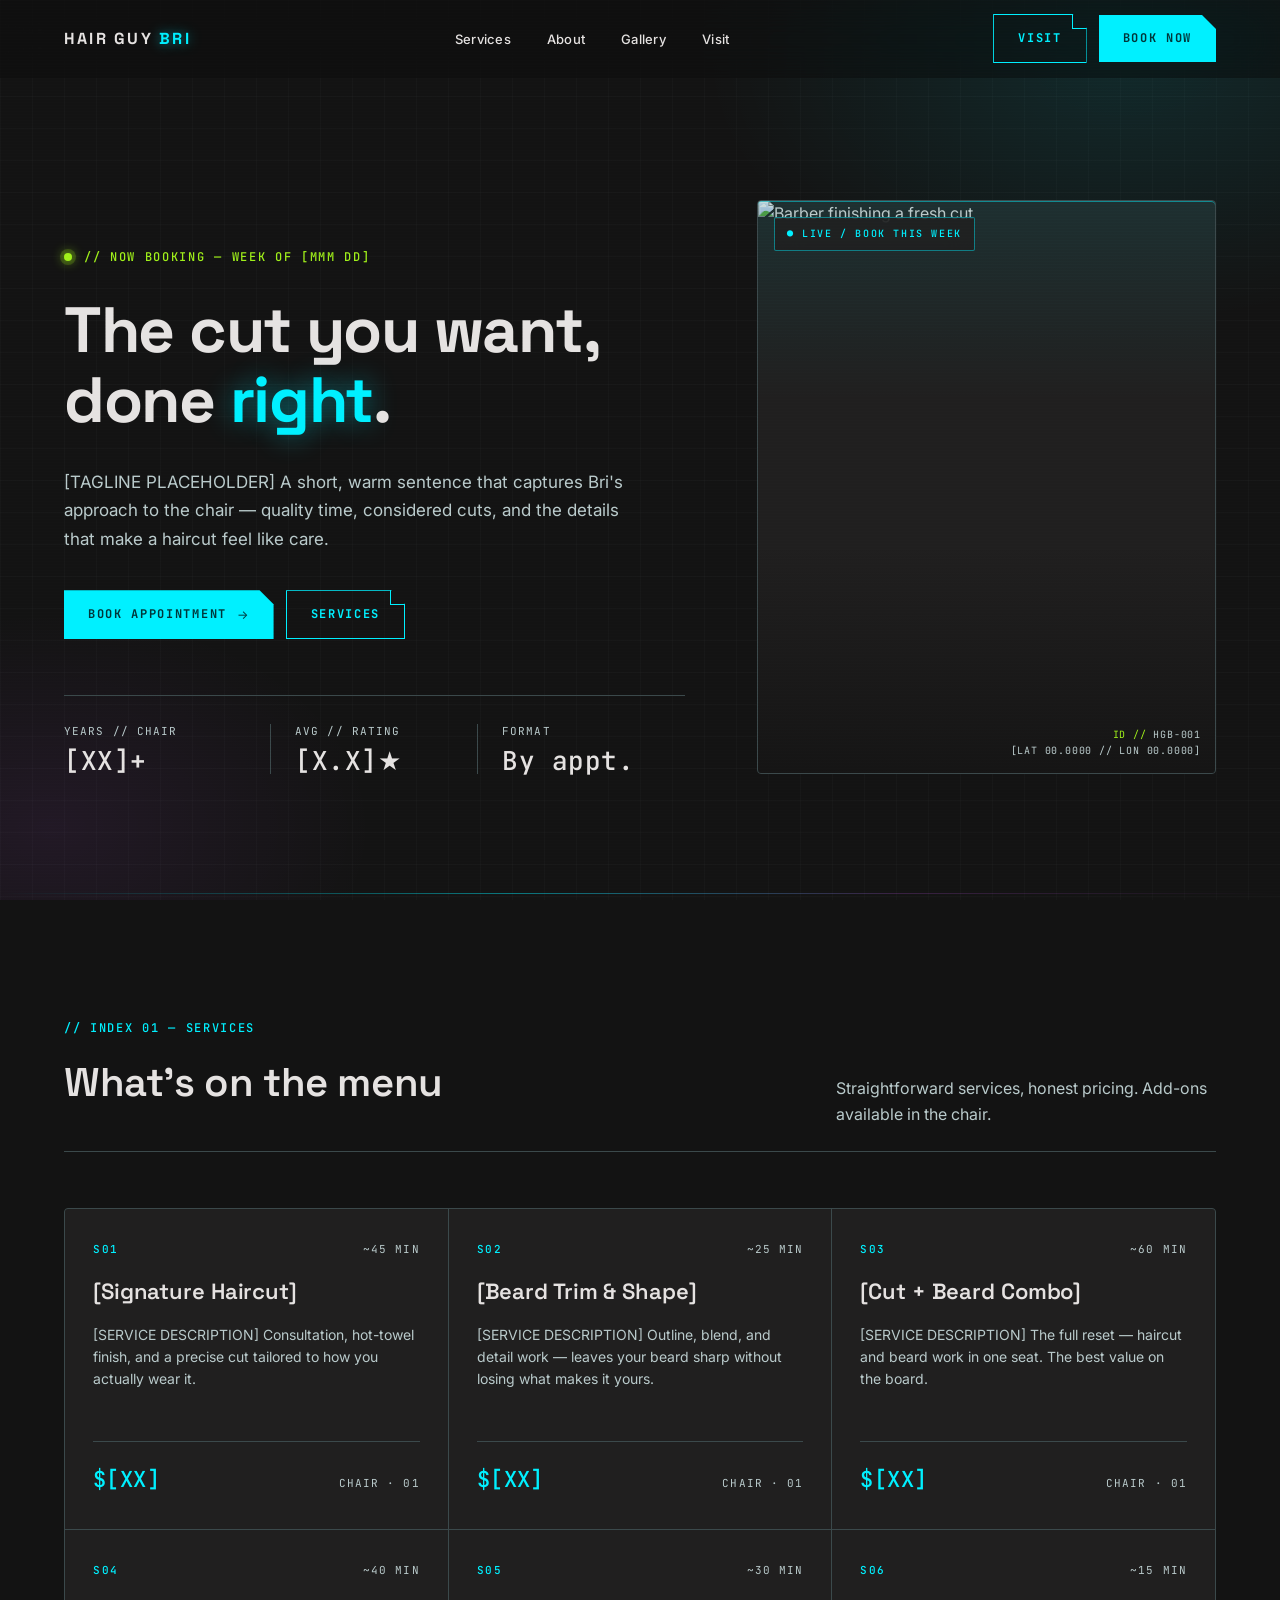
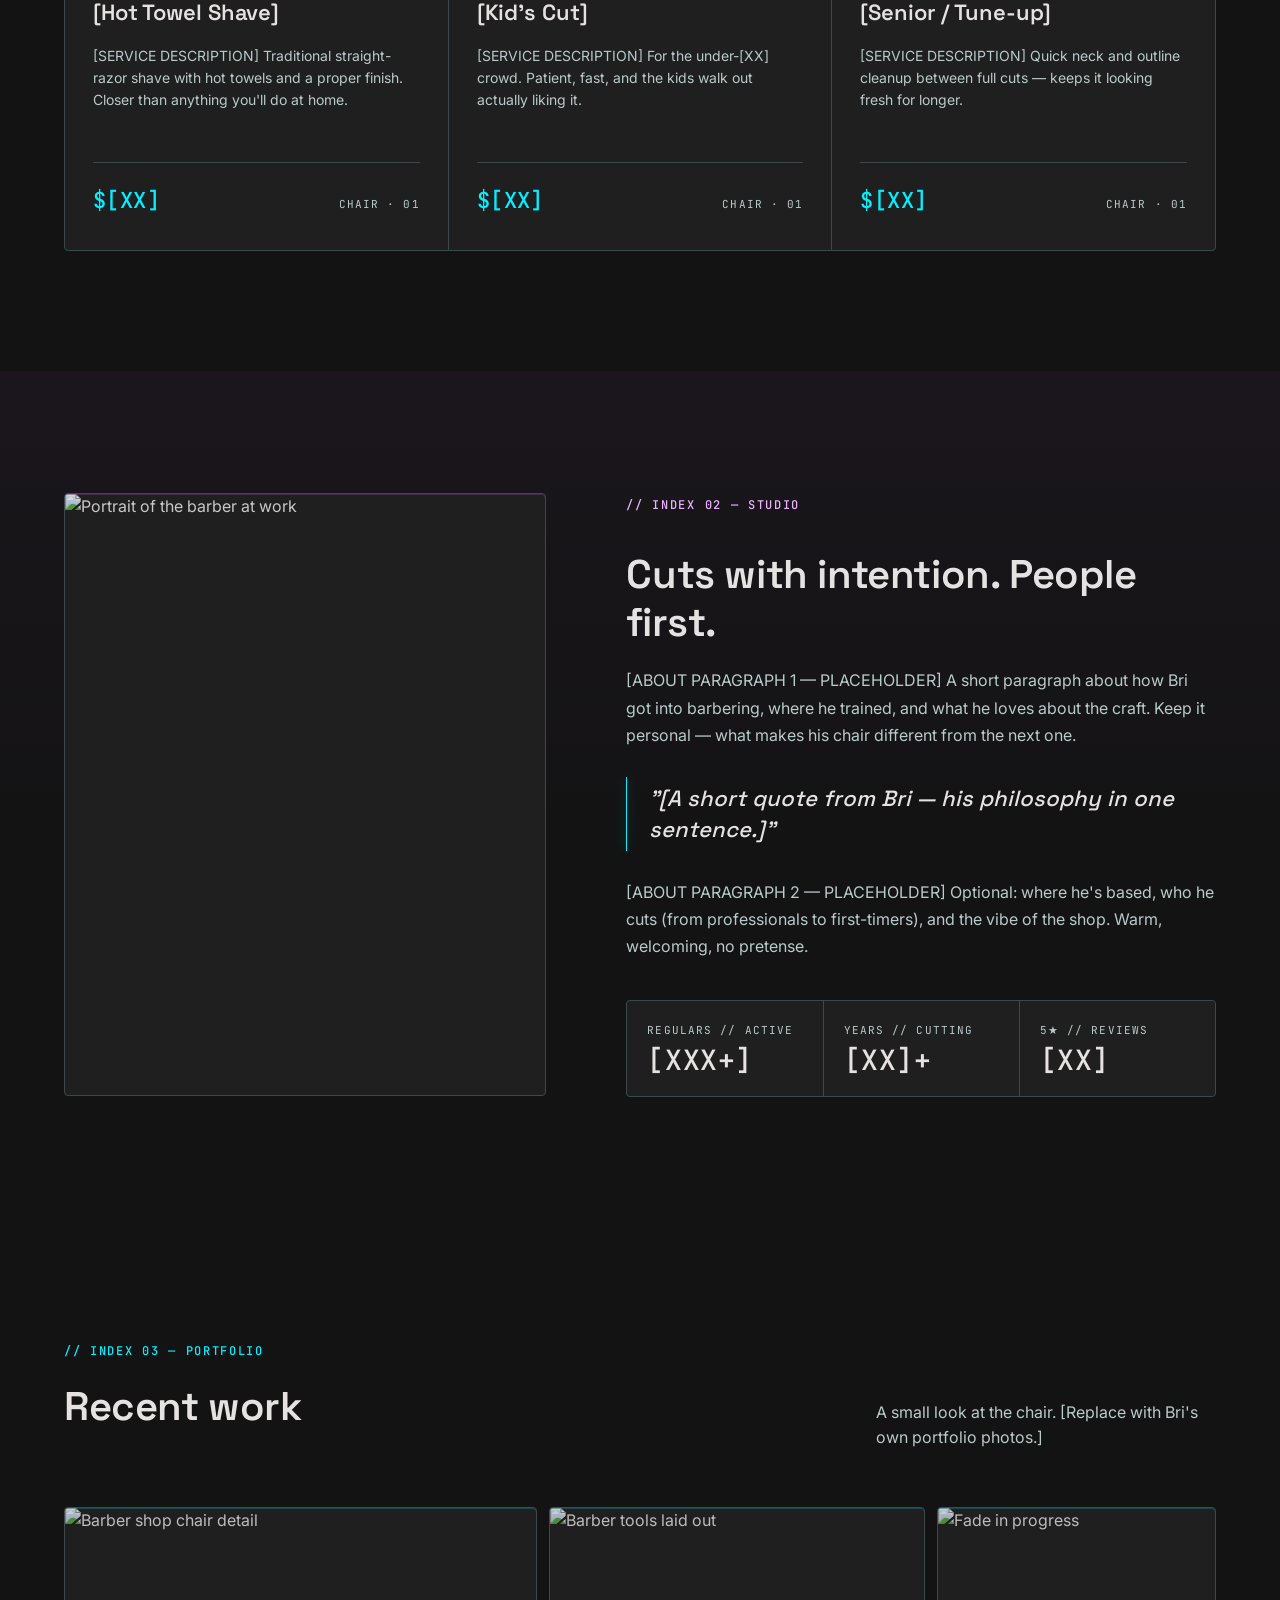
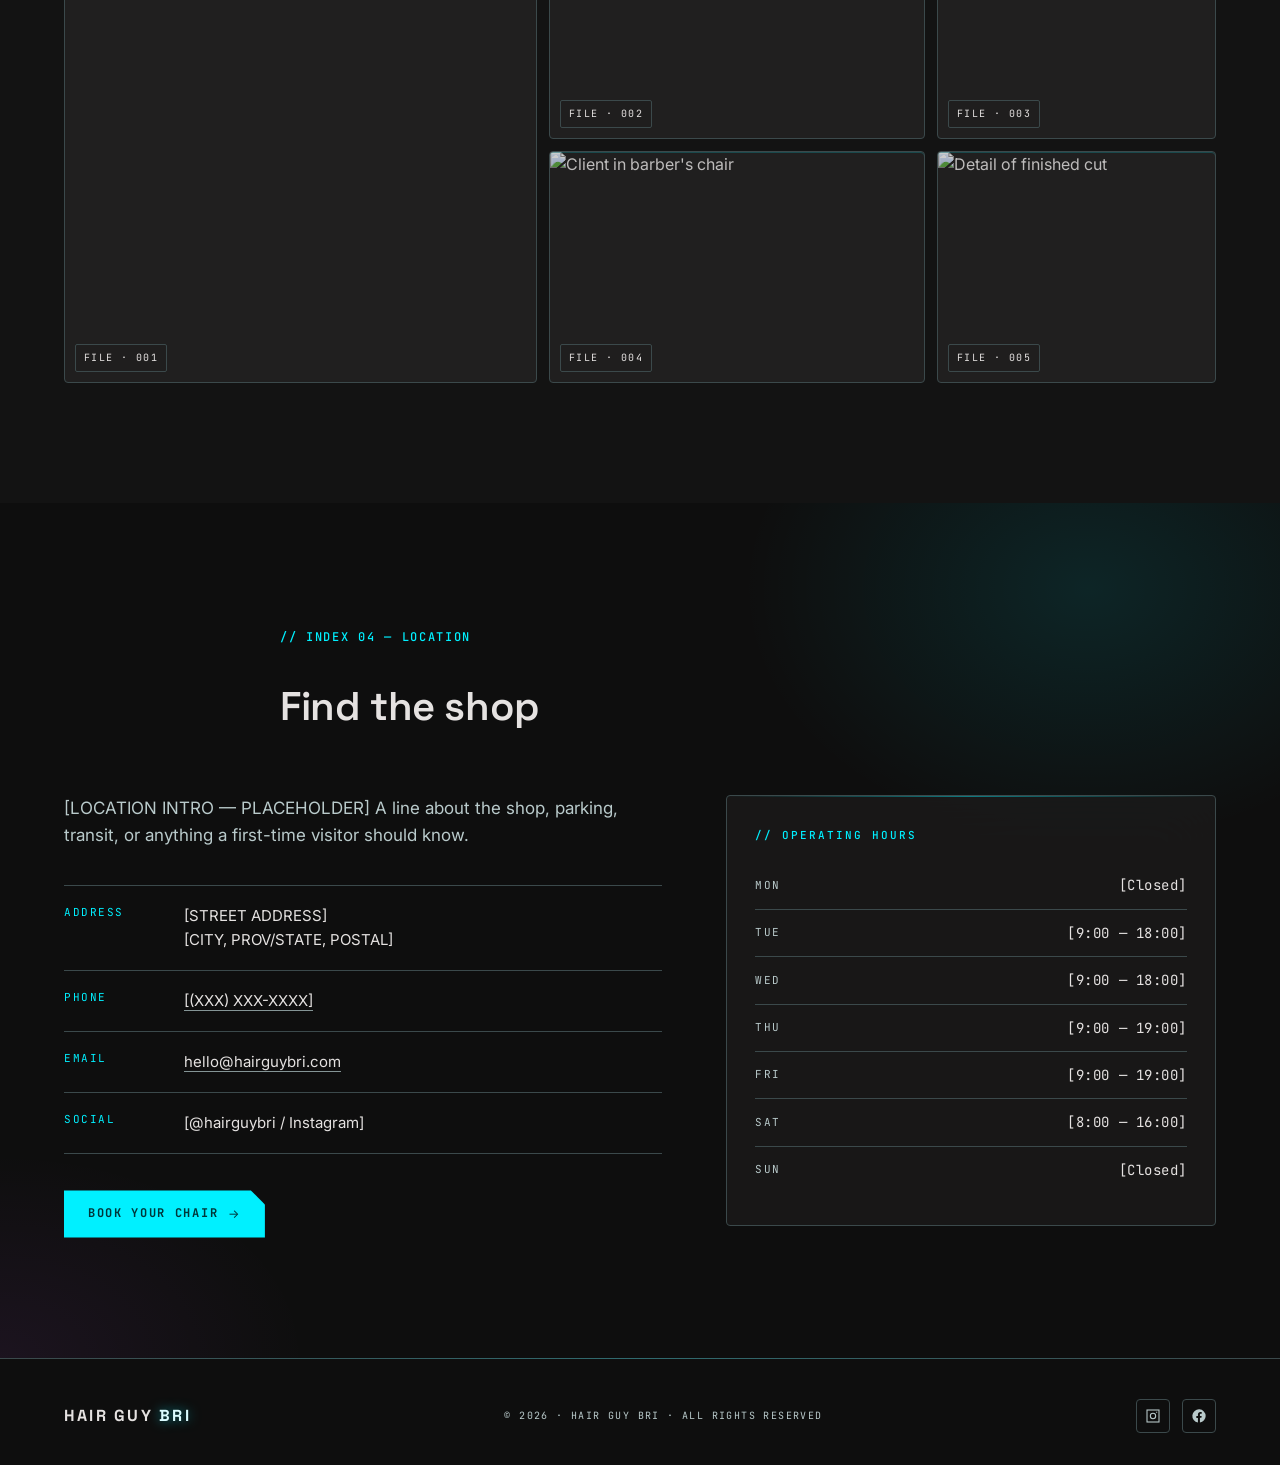
==== commit fc043b31: "Switch styling to Chic Cyberpunk - Nero #131313 base + electric cyan, ultraviolet, poison green acce" ====
--- a/index.html
+++ b/index.html
@@ -7,10 +7,10 @@
   <meta name="description" content="Hair Guy Bri — modern barbering, precision craft. Cuts, beard work, grooming. Book your chair." />
   <meta property="og:title" content="Hair Guy Bri — Modern Barbering & Men's Grooming" />
   <meta property="og:description" content="Precision cuts, beard work, and grooming. Book your chair." />
-  <link rel="icon" href="data:image/svg+xml,%3Csvg xmlns='http://www.w3.org/2000/svg' viewBox='0 0 100 100'%3E%3Crect width='100' height='100' fill='%23f8f9fa'/%3E%3Ctext x='50' y='68' font-family='Georgia,serif' font-size='56' fill='%23783ec0' text-anchor='middle' font-weight='700' font-style='italic'%3EB%3C/text%3E%3C/svg%3E" />
+  <link rel="icon" href="data:image/svg+xml,%3Csvg xmlns='http://www.w3.org/2000/svg' viewBox='0 0 100 100'%3E%3Crect width='100' height='100' fill='%23131313'/%3E%3Ctext x='50' y='66' font-family='Inter,Arial,sans-serif' font-size='56' fill='%2300f0ff' text-anchor='middle' font-weight='700'%3EB%3C/text%3E%3C/svg%3E" />
   <link rel="preconnect" href="https://fonts.googleapis.com" />
   <link rel="preconnect" href="https://fonts.gstatic.com" crossorigin />
-  <link href="https://fonts.googleapis.com/css2?family=Bodoni+Moda:ital,opsz,wght@0,6..96,500;0,6..96,600;0,6..96,700;1,6..96,500;1,6..96,600&family=Geist:wght@400;500;600;700&family=Space+Mono:wght@400;700&display=swap" rel="stylesheet" />
+  <link href="https://fonts.googleapis.com/css2?family=Space+Grotesk:wght@500;600;700&family=Inter:wght@400;500;600;700&family=JetBrains+Mono:wght@400;500;700&display=swap" rel="stylesheet" />
   <link rel="stylesheet" href="./assets/css/styles.css" />
 </head>
 <body>
@@ -46,8 +46,8 @@
     <div class="container hero-grid">
       <div class="hero-copy reveal">
         <div class="hero-status">
-          <span class="dot"></span>
-          <span class="label-caps">Now booking — week of [Mmm DD]</span>
+          <span class="pulse"></span>
+          <span class="label-caps">// Now booking — week of [Mmm DD]</span>
         </div>
         <h1>The cut you want, done <span class="accent">right</span>.</h1>
         <p class="hero-lede">
@@ -77,9 +77,9 @@
       <div class="hero-visual reveal">
         <img src="https://images.unsplash.com/photo-1599351431202-1e0f0137899a?auto=format&fit=crop&w=1200&q=80"
              alt="Barber finishing a fresh cut" loading="eager" />
-        <div class="hero-tag">● LIVE — book this week</div>
+        <div class="hero-tag">● LIVE / BOOK THIS WEEK</div>
         <div class="hero-visual-coords">
-          ID / HGB-001<br/>
+          <span class="accent">ID //</span> HGB-001<br/>
           [LAT 00.0000 // LON 00.0000]
         </div>
       </div>
--- a/assets/css/styles.css
+++ b/assets/css/styles.css
@@ -1,84 +1,92 @@
 /* ============================================================
-   Hair Guy Bri — Cyber-Couture aesthetic
-   Clinical grays + digital lavender + glassmorphism
+   Hair Guy Bri — Chic Cyberpunk
+   Nero base + electric cyan + ultraviolet + poison green
+   Glassmorphic obsidian panels, chamfered buttons, scanlines
    ============================================================ */
 
 :root {
   /* Surface system */
-  --surface:                     #f8f9fa;
-  --surface-dim:                 #d9dadb;
-  --surface-bright:              #f8f9fa;
-  --surface-container-lowest:    #ffffff;
-  --surface-container-low:       #f3f4f5;
-  --surface-container:           #edeeef;
-  --surface-container-high:      #e7e8e9;
-  --surface-container-highest:   #e1e3e4;
-  --surface-variant:             #e1e3e4;
-
-  --on-surface:                  #191c1d;
-  --on-surface-variant:          #4b4452;
-  --inverse-surface:             #2e3132;
-  --inverse-on-surface:          #f0f1f2;
-  --outline:                     #7c7484;
-  --outline-variant:             #cdc3d5;
-
-  /* Primary — Digital Lavender */
-  --primary:                     #783ec0;
-  --on-primary:                  #ffffff;
-  --primary-container:           #b57bff;
-  --on-primary-container:        #450084;
-  --inverse-primary:             #d9b9ff;
-  --primary-fixed:               #eedcff;
-  --primary-fixed-dim:           #d9b9ff;
-  --on-primary-fixed:            #2a0054;
-  --on-primary-fixed-variant:    #5f20a6;
-
-  /* Secondary — Metallic Chrome */
-  --secondary:                   #535f72;
-  --on-secondary:                #ffffff;
-  --secondary-container:         #d7e3fa;
-  --on-secondary-container:      #596578;
-
-  /* Tertiary */
-  --tertiary:                    #5d5f5f;
-  --on-tertiary:                 #ffffff;
-  --tertiary-container:          #979898;
-  --on-tertiary-container:       #2f3031;
-
-  --error:                       #ba1a1a;
-  --on-error:                    #ffffff;
-  --error-container:             #ffdad6;
-  --on-error-container:          #93000a;
-
-  /* Glass system */
-  --glass-bg:        rgba(255, 255, 255, 0.55);
-  --glass-bg-strong: rgba(255, 255, 255, 0.72);
-  --glass-bg-dim:    rgba(255, 255, 255, 0.32);
-  --glass-border:    rgba(120, 62, 192, 0.18);
-  --glass-border-chrome: rgba(83, 95, 114, 0.22);
-  --glass-blur:      24px;
-  --glass-blur-lg:   36px;
+  --surface:                     #131313;
+  --surface-dim:                 #131313;
+  --surface-bright:              #3a3939;
+  --surface-container-lowest:    #0e0e0e;
+  --surface-container-low:       #1c1b1b;
+  --surface-container:           #201f1f;
+  --surface-container-high:      #2a2a2a;
+  --surface-container-highest:   #353534;
+  --surface-variant:             #353534;
+
+  --on-surface:                  #e5e2e1;
+  --on-surface-variant:          #b9cacb;
+  --inverse-surface:             #e5e2e1;
+  --inverse-on-surface:          #313030;
+  --outline:                     #849495;
+  --outline-variant:             #3b494b;
+
+  /* Primary — Electric Cyan */
+  --primary:                     #dbfcff;
+  --on-primary:                  #00363a;
+  --primary-container:           #00f0ff;   /* the action cyan */
+  --on-primary-container:        #006970;
+  --inverse-primary:             #006970;
+  --primary-fixed:               #7df4ff;
+  --primary-fixed-dim:           #00dbe9;
+  --on-primary-fixed:            #002022;
+  --on-primary-fixed-variant:    #004f54;
+
+  /* Secondary — Ultraviolet */
+  --secondary:                   #ecb1ff;
+  --on-secondary:                #520070;
+  --secondary-container:         #d05bff;
+  --on-secondary-container:      #480063;
+
+  /* Tertiary — Poison Green */
+  --tertiary:                    #e6ffc0;
+  --on-tertiary:                 #203600;
+  --tertiary-container:          #9ff01a;
+  --on-tertiary-container:       #436900;
+
+  --error:                       #ffb4ab;
+  --on-error:                    #690005;
+  --error-container:             #93000a;
+  --on-error-container:          #ffdad6;
+
+  /* Glass tiers */
+  --glass-1:        rgba(32, 31, 31, 0.60);   /* tier 1 panel */
+  --glass-2:        rgba(32, 31, 31, 0.80);   /* tier 2 modal/popover */
+  --glass-blur:     28px;
+  --glass-blur-lg:  40px;
+
+  /* Rim lights */
+  --rim-cyan:       rgba(0, 240, 255, 0.20);
+  --rim-cyan-strong:rgba(0, 240, 255, 0.45);
+  --rim-violet:     rgba(208, 91, 255, 0.20);
+  --rim-green:      rgba(159, 240, 26, 0.30);
 
   /* Typography */
-  --font-display: "Bodoni Moda", "Didot", "Times New Roman", serif;
-  --font-body:    "Geist", -apple-system, BlinkMacSystemFont, "Segoe UI", sans-serif;
-  --font-mono:    "Space Mono", "JetBrains Mono", ui-monospace, Menlo, monospace;
-
-  /* Spacing */
-  --space-1: 8px;
-  --space-2: 16px;
-  --space-3: 24px;
-  --space-4: 32px;
-  --space-6: 48px;
-  --space-8: 64px;
-  --space-10: 80px;
-  --space-20: 160px;
+  --font-display: "Space Grotesk", "Inter", -apple-system, sans-serif;
+  --font-body:    "Inter", -apple-system, BlinkMacSystemFont, "Segoe UI", sans-serif;
+  --font-mono:    "JetBrains Mono", ui-monospace, Menlo, monospace;
+
+  /* Radii */
+  --r-sm: 0.125rem;
+  --r:    0.25rem;
+  --r-md: 0.375rem;
+  --r-lg: 0.5rem;
+  --r-xl: 0.75rem;
+
+  /* Spacing (4px base) */
+  --u: 4px;
+  --gutter: 24px;
+  --margin-x: 64px;
+  --panel-pad: 32px;
 
   --container-max: 1440px;
-  --gutter: 24px;
-  --margin-x: 80px;
 
   --ease: cubic-bezier(0.22, 1, 0.36, 1);
+
+  /* Chamfer geometry */
+  --chamfer: 14px;
 }
 
 * { box-sizing: border-box; }
@@ -92,15 +100,35 @@
   font-family: var(--font-body);
   font-size: 16px;
   font-weight: 400;
-  line-height: 1.5;
+  line-height: 1.6;
   -webkit-font-smoothing: antialiased;
   text-rendering: optimizeLegibility;
-  /* Subtle aurora wash to support the glass */
+  position: relative;
+  /* Faint cyan/violet pool glows + microscopic grid */
   background-image:
-    radial-gradient(60% 50% at 85% 8%, rgba(181, 123, 255, 0.18) 0%, transparent 60%),
-    radial-gradient(45% 40% at 10% 90%, rgba(215, 227, 250, 0.55) 0%, transparent 60%),
-    radial-gradient(40% 35% at 50% 50%, rgba(238, 220, 255, 0.25) 0%, transparent 70%);
+    radial-gradient(55% 50% at 88% 6%, rgba(0, 240, 255, 0.10) 0%, transparent 60%),
+    radial-gradient(42% 40% at 4% 92%, rgba(208, 91, 255, 0.08) 0%, transparent 60%),
+    linear-gradient(rgba(132, 148, 149, 0.04) 1px, transparent 1px),
+    linear-gradient(90deg, rgba(132, 148, 149, 0.04) 1px, transparent 1px);
+  background-size: auto, auto, 32px 32px, 32px 32px;
   background-attachment: fixed;
+}
+
+/* Global scanline overlay */
+body::before {
+  content: "";
+  position: fixed;
+  inset: 0;
+  pointer-events: none;
+  z-index: 9999;
+  background-image: repeating-linear-gradient(
+    to bottom,
+    rgba(255, 255, 255, 0.03) 0,
+    rgba(255, 255, 255, 0.03) 1px,
+    transparent 1px,
+    transparent 3px
+  );
+  mix-blend-mode: overlay;
 }
 
 img { max-width: 100%; display: block; }
@@ -110,9 +138,14 @@
   text-decoration: none;
   transition: color .2s var(--ease), opacity .2s var(--ease);
 }
-a:hover { color: var(--primary); }
-
-/* -------- Typography scale -------- */
+a:hover { color: var(--primary-container); }
+
+::selection {
+  background: var(--primary-container);
+  color: var(--on-primary);
+}
+
+/* -------- Type scale -------- */
 h1, h2, h3, h4 {
   font-family: var(--font-display);
   color: var(--on-surface);
@@ -120,29 +153,29 @@
 }
 
 h1 {
-  font-size: clamp(40px, 7vw, 72px);
+  font-size: clamp(32px, 6vw, 64px);
   font-weight: 700;
   line-height: 1.1;
   letter-spacing: -0.02em;
 }
 h2 {
-  font-size: clamp(32px, 4.5vw, 48px);
+  font-size: clamp(28px, 4vw, 40px);
   font-weight: 600;
   line-height: 1.2;
   letter-spacing: -0.01em;
 }
 h3 {
-  font-size: 24px;
-  font-weight: 500;
+  font-size: 20px;
+  font-weight: 600;
   line-height: 1.3;
-  font-family: var(--font-display);
+  letter-spacing: -0.005em;
 }
 
 p {
   margin: 0 0 1em;
   color: var(--on-surface-variant);
   font-size: 16px;
-  line-height: 1.5;
+  line-height: 1.6;
 }
 .lead {
   font-size: 18px;
@@ -150,25 +183,33 @@
   color: var(--on-surface-variant);
 }
 
-/* -------- Mono / label text -------- */
+/* -------- Mono labels & data -------- */
 .eyebrow,
 .label-caps {
   display: inline-block;
   font-family: var(--font-mono);
   font-size: 12px;
-  font-weight: 700;
+  font-weight: 500;
   line-height: 1;
-  letter-spacing: 0.1em;
-  text-transform: uppercase;
-  color: var(--primary);
+  letter-spacing: 0.14em;
+  text-transform: uppercase;
+  color: var(--primary-container);
 }
 .label-technical {
   font-family: var(--font-mono);
   font-size: 11px;
   font-weight: 400;
   line-height: 1.4;
+  letter-spacing: 0.1em;
+  text-transform: uppercase;
   color: var(--on-surface-variant);
-  letter-spacing: 0.04em;
+}
+.data-lg {
+  font-family: var(--font-mono);
+  font-size: 18px;
+  font-weight: 500;
+  letter-spacing: 0.05em;
+  color: var(--on-surface);
 }
 .mono { font-family: var(--font-mono); }
 
@@ -181,24 +222,25 @@
 }
 
 /* -------- Sections -------- */
-section { padding: 120px 0; }
+section { padding: 120px 0; position: relative; }
 .section-head {
   max-width: 720px;
   margin: 0 auto 80px;
   text-align: left;
 }
 .section-head.center { text-align: center; margin-left: auto; margin-right: auto; }
-.section-head .eyebrow { margin-bottom: 24px; }
-.section-head h2 { margin-bottom: 16px; }
-.section-head p { font-size: 18px; line-height: 1.6; max-width: 56ch; }
-
-/* -------- Buttons -------- */
+.section-head .eyebrow { margin-bottom: 20px; }
+.section-head h2 { margin-bottom: 12px; }
+.section-head p { font-size: 17px; max-width: 56ch; }
+
+/* -------- Buttons (chamfered, mono labels) -------- */
 .btn {
+  --c: var(--chamfer);
   display: inline-flex;
   align-items: center;
   justify-content: center;
   gap: 10px;
-  padding: 16px 28px;
+  padding: 14px 24px;
   font-family: var(--font-mono);
   font-size: 12px;
   font-weight: 700;
@@ -206,62 +248,119 @@
   text-transform: uppercase;
   border-radius: 0;
   cursor: pointer;
-  border: 1px solid transparent;
+  border: 0;
   background: transparent;
   color: inherit;
   transition: background .2s var(--ease), color .2s var(--ease),
-              border-color .2s var(--ease), box-shadow .25s var(--ease),
-              transform .2s var(--ease), opacity .2s var(--ease);
+              box-shadow .25s var(--ease), filter .2s var(--ease),
+              transform .2s var(--ease);
   white-space: nowrap;
   text-decoration: none;
+  position: relative;
+  /* Chamfer top-right */
+  clip-path: polygon(0 0, calc(100% - var(--c)) 0, 100% var(--c), 100% 100%, 0 100%);
 }
 .btn-primary {
-  background: var(--primary);
+  background: var(--primary-container);
   color: var(--on-primary);
-  border-color: var(--primary);
 }
 .btn-primary:hover {
-  background: var(--on-primary-fixed-variant);
-  border-color: var(--on-primary-fixed-variant);
-  color: var(--on-primary);
-  box-shadow: 0 0 0 1px var(--primary-fixed-dim), 0 0 24px rgba(120, 62, 192, 0.35);
-}
-.btn-chrome {
-  background: linear-gradient(180deg, #6e7a8e 0%, #3f4a5d 100%);
-  color: var(--on-secondary);
-  border-color: rgba(255,255,255,0.18);
-}
-.btn-chrome:hover {
-  background: linear-gradient(180deg, #7e8a9e 0%, #4f5a6d 100%);
-  box-shadow: 0 0 0 1px rgba(120, 62, 192, 0.35), 0 0 24px rgba(83, 95, 114, 0.35);
+  filter: brightness(1.06);
+  box-shadow: 0 0 0 1px rgba(0,240,255,0.5), 0 0 24px rgba(0,240,255,0.35);
 }
 .btn-ghost {
+  /* Wrapper trick: chamfered border via outer box behind transparent inner */
   background: transparent;
-  color: var(--on-surface);
-  border-color: var(--outline);
+  color: var(--primary-container);
+  position: relative;
+  border: 1px solid var(--primary-container);
+  /* For a true chamfered border, we keep the clip-path but the border won't follow it.
+     Use a subtle pseudo overlay to imply the cut corner. */
+}
+.btn-ghost::after {
+  content: "";
+  position: absolute;
+  top: -1px; right: -1px;
+  width: var(--c); height: var(--c);
+  background:
+    linear-gradient(225deg, var(--surface) 0%, var(--surface) 50%, transparent 50%);
+  border-left: 1px solid var(--primary-container);
+  border-bottom: 1px solid var(--primary-container);
+  transform: translate(0, 0);
 }
 .btn-ghost:hover {
-  border-color: var(--primary);
-  color: var(--primary);
-  background: rgba(120, 62, 192, 0.05);
-}
-.btn-inverse {
-  background: var(--inverse-surface);
-  color: var(--inverse-on-surface);
-  border-color: var(--inverse-surface);
-}
-.btn-inverse:hover {
-  background: var(--primary);
-  border-color: var(--primary);
+  background: rgba(0, 240, 255, 0.06);
+  color: var(--primary-container);
+  box-shadow: 0 0 16px rgba(0, 240, 255, 0.18);
+}
+.btn-violet {
+  background: var(--secondary-container);
+  color: #fff;
+}
+.btn-violet:hover {
+  filter: brightness(1.08);
+  box-shadow: 0 0 0 1px var(--rim-violet), 0 0 24px rgba(208, 91, 255, 0.4);
+}
+.btn-green {
+  background: var(--tertiary-container);
+  color: var(--on-tertiary);
+}
+.btn-green:hover {
+  filter: brightness(1.06);
+  box-shadow: 0 0 0 1px var(--rim-green), 0 0 24px rgba(159, 240, 26, 0.35);
 }
 .btn .arrow { font-family: var(--font-body); font-weight: 400; }
 
-/* -------- Glass surface utility -------- */
+/* Pill / chip */
+.chip {
+  display: inline-flex;
+  align-items: center;
+  gap: 8px;
+  padding: 6px 10px;
+  font-family: var(--font-mono);
+  font-size: 10px;
+  font-weight: 500;
+  letter-spacing: 0.14em;
+  text-transform: uppercase;
+  border: 1px solid var(--outline-variant);
+  background: var(--surface-container);
+  color: var(--on-surface);
+  border-radius: var(--r-sm);
+}
+.chip.active {
+  color: var(--tertiary-container);
+  border-color: rgba(159, 240, 26, 0.5);
+  background: rgba(159, 240, 26, 0.05);
+}
+.chip.system {
+  color: var(--secondary);
+  border-color: rgba(208, 91, 255, 0.45);
+  background: rgba(208, 91, 255, 0.05);
+}
+.chip .dot {
+  width: 6px; height: 6px;
+  border-radius: 50%;
+  background: currentColor;
+  box-shadow: 0 0 6px currentColor;
+}
+
+/* -------- Glass panel -------- */
 .glass {
-  background: var(--glass-bg);
+  background: var(--glass-1);
   backdrop-filter: blur(var(--glass-blur)) saturate(140%);
   -webkit-backdrop-filter: blur(var(--glass-blur)) saturate(140%);
-  border: 1px solid var(--glass-border);
+  border: 1px solid var(--outline-variant);
+  border-radius: var(--r);
+  position: relative;
+}
+.glass::before {
+  /* Rim light at top */
+  content: "";
+  position: absolute;
+  top: 0; left: 0; right: 0;
+  height: 1px;
+  background: linear-gradient(90deg, transparent, var(--rim-cyan-strong), transparent);
+  pointer-events: none;
 }
 
 /* -------- Nav -------- */
@@ -269,17 +368,18 @@
   position: fixed;
   top: 0; left: 0; right: 0;
   z-index: 100;
-  padding: 16px 0;
-  background: rgba(248, 249, 250, 0.55);
-  backdrop-filter: blur(20px) saturate(160%);
-  -webkit-backdrop-filter: blur(20px) saturate(160%);
+  padding: 14px 0;
+  background: rgba(14, 14, 14, 0.55);
+  backdrop-filter: blur(22px) saturate(160%);
+  -webkit-backdrop-filter: blur(22px) saturate(160%);
   border-bottom: 1px solid transparent;
   transition: background .25s var(--ease), border-color .25s var(--ease), padding .25s var(--ease);
 }
 .nav.scrolled {
-  background: rgba(248, 249, 250, 0.78);
+  background: rgba(14, 14, 14, 0.82);
   border-bottom-color: var(--outline-variant);
   padding: 10px 0;
+  box-shadow: 0 1px 0 var(--rim-cyan);
 }
 .nav-inner {
   display: flex;
@@ -289,153 +389,190 @@
 }
 .brand {
   font-family: var(--font-display);
-  font-size: 18px;
-  font-weight: 600;
-  letter-spacing: 0.12em;
-  text-transform: uppercase;
-  color: var(--on-surface);
-}
-.brand span { color: var(--primary); font-style: italic; }
+  font-size: 16px;
+  font-weight: 700;
+  letter-spacing: 0.14em;
+  text-transform: uppercase;
+  color: var(--on-surface);
+}
+.brand span {
+  color: var(--primary-container);
+  text-shadow: 0 0 12px rgba(0, 240, 255, 0.55);
+}
 .nav-links {
   display: flex;
   align-items: center;
-  gap: 40px;
+  gap: 36px;
   list-style: none;
   margin: 0; padding: 0;
 }
 .nav-links a {
   font-family: var(--font-body);
-  font-size: 14px;
+  font-size: 13px;
   font-weight: 500;
   color: var(--on-surface);
-  letter-spacing: 0.01em;
-}
-.nav-links a:hover { color: var(--primary); }
+  letter-spacing: 0.02em;
+}
+.nav-links a:hover { color: var(--primary-container); }
 .nav-cta { display: flex; align-items: center; gap: 12px; }
 .nav-toggle {
   display: none;
   background: transparent;
-  border: 1px solid var(--outline);
-  border-radius: 0;
+  border: 1px solid var(--outline-variant);
+  border-radius: var(--r);
   cursor: pointer;
   padding: 10px;
   color: var(--on-surface);
 }
-.nav-toggle svg { width: 20px; height: 20px; display: block; }
+.nav-toggle svg { width: 18px; height: 18px; display: block; }
 
 /* -------- Hero -------- */
 .hero {
   position: relative;
-  padding: 200px 0 140px;
+  padding: 200px 0 120px;
   overflow: hidden;
 }
-.hero::before {
-  content: "";
-  position: absolute;
-  inset: 0;
-  pointer-events: none;
-  background:
-    linear-gradient(180deg, transparent 0%, transparent 70%, rgba(248,249,250,0.6) 100%);
+.hero::after {
+  content: "";
+  position: absolute;
+  inset: auto 0 0 0;
+  height: 1px;
+  background: linear-gradient(90deg, transparent, var(--rim-cyan-strong) 40%, var(--rim-violet) 70%, transparent);
 }
 .hero-status {
   display: flex;
   align-items: center;
-  gap: 16px;
+  gap: 12px;
   margin-bottom: 32px;
 }
-.hero-status .dot {
+.hero-status .pulse {
   width: 8px; height: 8px;
-  background: #2bb673;
+  background: var(--tertiary-container);
   border-radius: 50%;
-  box-shadow: 0 0 0 4px rgba(43, 182, 115, 0.18);
-}
+  box-shadow: 0 0 0 4px rgba(159, 240, 26, 0.18), 0 0 12px var(--tertiary-container);
+  animation: pulse 2.4s var(--ease) infinite;
+}
+@keyframes pulse {
+  0%, 100% { box-shadow: 0 0 0 4px rgba(159, 240, 26, 0.18), 0 0 12px var(--tertiary-container); }
+  50%      { box-shadow: 0 0 0 8px rgba(159, 240, 26, 0.06), 0 0 22px var(--tertiary-container); }
+}
+.hero-status .label-caps { color: var(--tertiary-container); }
+
 .hero-grid {
   display: grid;
   grid-template-columns: 1.15fr 0.85fr;
-  gap: 80px;
+  gap: 72px;
   align-items: end;
 }
 .hero h1 .accent {
-  font-style: italic;
-  color: var(--primary);
-  font-weight: 500;
+  color: var(--primary-container);
+  text-shadow: 0 0 28px rgba(0, 240, 255, 0.45);
+}
+.hero h1 .glitch {
+  color: var(--secondary);
+  font-weight: 600;
 }
 .hero-lede {
-  font-size: 18px;
-  line-height: 1.6;
+  font-size: 17px;
+  line-height: 1.7;
   color: var(--on-surface-variant);
   max-width: 52ch;
-  margin: 32px 0 40px;
+  margin: 28px 0 36px;
 }
 .hero-ctas {
   display: flex;
   gap: 12px;
   flex-wrap: wrap;
-  margin-bottom: 64px;
+  margin-bottom: 56px;
 }
 .hero-meta {
   display: grid;
   grid-template-columns: repeat(3, 1fr);
-  gap: 24px;
-  padding-top: 32px;
+  gap: 0;
+  padding-top: 28px;
   border-top: 1px solid var(--outline-variant);
 }
-.hero-meta .item { display: flex; flex-direction: column; gap: 8px; }
-.hero-meta .item .label-technical { color: var(--on-surface-variant); }
+.hero-meta .item {
+  display: flex;
+  flex-direction: column;
+  gap: 8px;
+  padding-right: 24px;
+  border-right: 1px solid var(--outline-variant);
+}
+.hero-meta .item:last-child { border-right: 0; padding-right: 0; padding-left: 24px; }
+.hero-meta .item:nth-child(2) { padding-left: 24px; }
 .hero-meta strong {
-  font-family: var(--font-display);
-  font-size: 36px;
-  font-weight: 600;
+  font-family: var(--font-mono);
+  font-size: 26px;
+  font-weight: 500;
   color: var(--on-surface);
   line-height: 1;
-  letter-spacing: -0.01em;
+  letter-spacing: 0.02em;
 }
 
 .hero-visual {
   position: relative;
   aspect-ratio: 4/5;
   overflow: hidden;
-  border: 1px solid var(--glass-border);
+  border: 1px solid var(--outline-variant);
   background: var(--surface-container);
+  border-radius: var(--r);
+}
+.hero-visual::before {
+  /* Rim light */
+  content: "";
+  position: absolute;
+  inset: 0;
+  border-radius: var(--r);
+  pointer-events: none;
+  z-index: 2;
+  box-shadow: inset 0 1px 0 var(--rim-cyan-strong);
 }
 .hero-visual img {
   width: 100%; height: 100%;
   object-fit: cover;
-  filter: saturate(85%) contrast(102%);
+  filter: contrast(108%) saturate(85%) brightness(85%);
 }
 .hero-visual::after {
   content: "";
   position: absolute; inset: 0;
-  background: linear-gradient(180deg, rgba(120,62,192,0.0) 60%, rgba(46,49,50,0.35) 100%);
+  background:
+    linear-gradient(180deg, rgba(0, 240, 255, 0.08) 0%, transparent 35%, transparent 60%, rgba(14, 14, 14, 0.6) 100%);
   pointer-events: none;
+  z-index: 1;
 }
 .hero-tag {
   position: absolute;
   top: 16px; left: 16px;
   display: flex;
   align-items: center;
-  gap: 10px;
-  padding: 10px 14px;
-  background: var(--glass-bg-strong);
-  backdrop-filter: blur(18px) saturate(140%);
-  -webkit-backdrop-filter: blur(18px) saturate(140%);
-  border: 1px solid var(--glass-border);
-  font-family: var(--font-mono);
-  font-size: 11px;
-  font-weight: 700;
-  letter-spacing: 0.12em;
-  text-transform: uppercase;
-  color: var(--on-surface);
+  gap: 8px;
+  padding: 8px 12px;
+  background: var(--glass-2);
+  backdrop-filter: blur(14px);
+  -webkit-backdrop-filter: blur(14px);
+  border: 1px solid var(--rim-cyan-strong);
+  font-family: var(--font-mono);
+  font-size: 10px;
+  font-weight: 500;
+  letter-spacing: 0.16em;
+  text-transform: uppercase;
+  color: var(--primary-container);
+  z-index: 3;
+  border-radius: var(--r-sm);
 }
 .hero-visual-coords {
   position: absolute;
-  bottom: 16px; right: 16px;
-  font-family: var(--font-mono);
-  font-size: 11px;
-  letter-spacing: 0.04em;
-  color: rgba(240, 241, 242, 0.88);
+  bottom: 14px; right: 14px;
+  font-family: var(--font-mono);
+  font-size: 10px;
+  letter-spacing: 0.08em;
+  text-transform: uppercase;
+  color: var(--on-surface-variant);
   text-align: right;
-}
+  z-index: 3;
+}
+.hero-visual-coords .accent { color: var(--tertiary-container); }
 
 /* -------- Services -------- */
 .services-head {
@@ -443,9 +580,9 @@
   justify-content: space-between;
   align-items: end;
   gap: 48px;
-  margin-bottom: 64px;
+  margin-bottom: 56px;
+  padding-bottom: 24px;
   border-bottom: 1px solid var(--outline-variant);
-  padding-bottom: 32px;
 }
 .services-head .head-left { max-width: 640px; }
 .services-grid {
@@ -454,29 +591,33 @@
   gap: 1px;
   background: var(--outline-variant);
   border: 1px solid var(--outline-variant);
+  border-radius: var(--r);
+  overflow: hidden;
 }
 .service-card {
   position: relative;
-  padding: 40px 32px;
+  padding: 32px 28px;
   display: flex;
   flex-direction: column;
-  gap: 20px;
-  background: var(--glass-bg-strong);
-  backdrop-filter: blur(var(--glass-blur)) saturate(140%);
-  -webkit-backdrop-filter: blur(var(--glass-blur)) saturate(140%);
-  transition: background .25s var(--ease), color .25s var(--ease);
+  gap: 18px;
+  background: var(--surface-container);
+  transition: background .25s var(--ease), color .25s var(--ease), box-shadow .25s var(--ease);
   min-height: 320px;
 }
+.service-card::before {
+  content: "";
+  position: absolute;
+  top: 0; left: 0; right: 0;
+  height: 1px;
+  background: linear-gradient(90deg, transparent, var(--rim-cyan-strong), transparent);
+  opacity: 0;
+  transition: opacity .25s var(--ease);
+}
 .service-card:hover {
-  background: var(--inverse-surface);
-  color: var(--inverse-on-surface);
-}
-.service-card:hover h3,
-.service-card:hover .price strong { color: var(--inverse-on-surface); }
-.service-card:hover p,
-.service-card:hover .price .label-technical { color: rgba(240,241,242,0.75); }
-.service-card:hover .service-id { color: var(--primary-fixed-dim); }
-.service-card:hover .price { border-color: rgba(240,241,242,0.18); }
+  background: var(--surface-container-high);
+  box-shadow: inset 0 0 0 1px var(--rim-cyan);
+}
+.service-card:hover::before { opacity: 1; }
 
 .service-card .top-row {
   display: flex;
@@ -486,19 +627,21 @@
 .service-id {
   font-family: var(--font-mono);
   font-size: 11px;
-  letter-spacing: 0.1em;
-  color: var(--primary);
+  font-weight: 500;
+  letter-spacing: 0.14em;
+  color: var(--primary-container);
   text-transform: uppercase;
 }
 .service-card h3 {
-  font-size: 28px;
-  font-weight: 500;
+  font-size: 22px;
+  font-weight: 600;
   margin: 0;
-  letter-spacing: -0.01em;
+  color: var(--on-surface);
 }
 .service-card p {
   font-size: 14px;
-  line-height: 1.55;
+  line-height: 1.6;
+  color: var(--on-surface-variant);
   flex: 1;
   margin: 0;
 }
@@ -510,73 +653,94 @@
   border-top: 1px solid var(--outline-variant);
 }
 .service-card .price strong {
-  font-family: var(--font-display);
-  font-size: 28px;
-  font-weight: 600;
-  color: var(--on-surface);
-  letter-spacing: -0.01em;
-}
-.service-card .price .label-technical { text-transform: uppercase; letter-spacing: 0.1em; }
+  font-family: var(--font-mono);
+  font-size: 22px;
+  font-weight: 500;
+  color: var(--primary-container);
+  letter-spacing: 0.02em;
+}
 
 /* -------- About -------- */
 .about {
+  position: relative;
   background:
-    linear-gradient(180deg, rgba(238, 220, 255, 0.18) 0%, transparent 100%);
+    linear-gradient(180deg, rgba(208, 91, 255, 0.04) 0%, transparent 60%);
 }
 .about-grid {
   display: grid;
   grid-template-columns: 0.9fr 1.1fr;
-  gap: 96px;
+  gap: 80px;
   align-items: center;
 }
 .about-photo {
+  position: relative;
   aspect-ratio: 4/5;
   overflow: hidden;
-  border: 1px solid var(--glass-border);
+  border: 1px solid var(--outline-variant);
   background: var(--surface-container);
+  border-radius: var(--r);
+}
+.about-photo::before {
+  content: "";
+  position: absolute;
+  inset: 0;
+  border-radius: var(--r);
+  box-shadow: inset 0 1px 0 var(--rim-violet);
+  z-index: 2;
+  pointer-events: none;
 }
 .about-photo img {
   width: 100%; height: 100%;
   object-fit: cover;
-  filter: saturate(80%) contrast(102%);
-}
-.about-copy .eyebrow { margin-bottom: 24px; }
-.about-copy h2 { margin-bottom: 24px; }
-.about-copy p { font-size: 17px; line-height: 1.65; }
+  filter: contrast(108%) saturate(80%) brightness(85%);
+}
+.about-copy .eyebrow { margin-bottom: 20px; color: var(--secondary); }
+.about-copy h2 { margin-bottom: 20px; }
+.about-copy p { font-size: 16px; line-height: 1.7; }
 .about-quote {
   font-family: var(--font-display);
   font-style: italic;
-  font-size: 24px;
+  font-size: 22px;
+  font-weight: 500;
   line-height: 1.4;
   color: var(--on-surface);
-  border-left: 1px solid var(--primary);
-  padding: 8px 0 8px 24px;
-  margin: 32px 0;
-  font-weight: 500;
+  border-left: 1px solid var(--primary-container);
+  padding: 6px 0 6px 22px;
+  margin: 28px 0;
+  position: relative;
+}
+.about-quote::before {
+  content: "";
+  position: absolute;
+  left: -1px; top: 0; bottom: 0;
+  width: 1px;
+  background: var(--primary-container);
+  box-shadow: 0 0 12px var(--rim-cyan-strong);
 }
 .about-stats {
   display: grid;
   grid-template-columns: repeat(3, 1fr);
   gap: 1px;
   margin-top: 40px;
-  border-top: 1px solid var(--outline-variant);
-  border-bottom: 1px solid var(--outline-variant);
+  border: 1px solid var(--outline-variant);
   background: var(--outline-variant);
+  border-radius: var(--r);
+  overflow: hidden;
 }
 .about-stats .stat {
-  background: var(--surface);
-  padding: 24px 20px;
+  background: var(--surface-container);
+  padding: 22px 20px;
   display: flex;
   flex-direction: column;
   gap: 8px;
 }
 .about-stats strong {
-  font-family: var(--font-display);
-  font-size: 36px;
-  font-weight: 600;
+  font-family: var(--font-mono);
+  font-size: 28px;
+  font-weight: 500;
   color: var(--on-surface);
   line-height: 1;
-  letter-spacing: -0.01em;
+  letter-spacing: 0.02em;
 }
 
 /* -------- Gallery -------- */
@@ -585,38 +749,53 @@
   justify-content: space-between;
   align-items: end;
   gap: 48px;
-  margin-bottom: 64px;
+  margin-bottom: 56px;
 }
 .gallery-grid {
   display: grid;
   grid-template-columns: repeat(12, 1fr);
-  grid-auto-rows: 120px;
-  gap: 16px;
+  grid-auto-rows: 110px;
+  gap: 12px;
 }
 .gallery-grid figure {
   margin: 0;
   overflow: hidden;
   background: var(--surface-container);
-  border: 1px solid var(--glass-border);
-  position: relative;
+  border: 1px solid var(--outline-variant);
+  position: relative;
+  border-radius: var(--r);
+}
+.gallery-grid figure::before {
+  content: "";
+  position: absolute;
+  inset: 0;
+  border-radius: var(--r);
+  box-shadow: inset 0 1px 0 var(--rim-cyan);
+  z-index: 2;
+  pointer-events: none;
 }
 .gallery-grid figure img {
   width: 100%; height: 100%;
   object-fit: cover;
   transition: transform .8s var(--ease), filter .5s var(--ease);
-  filter: saturate(85%) contrast(102%);
-}
-.gallery-grid figure:hover img { transform: scale(1.05); filter: saturate(100%) contrast(105%); }
+  filter: contrast(108%) saturate(80%) brightness(80%);
+}
+.gallery-grid figure:hover img { transform: scale(1.04); filter: contrast(110%) saturate(95%) brightness(95%); }
 .gallery-grid figure figcaption {
   position: absolute;
-  bottom: 12px; left: 12px;
+  bottom: 10px; left: 10px;
   font-family: var(--font-mono);
   font-size: 10px;
-  letter-spacing: 0.1em;
-  text-transform: uppercase;
-  color: var(--inverse-on-surface);
-  background: var(--inverse-surface);
-  padding: 6px 10px;
+  letter-spacing: 0.14em;
+  text-transform: uppercase;
+  color: var(--on-surface);
+  background: var(--glass-2);
+  backdrop-filter: blur(10px);
+  -webkit-backdrop-filter: blur(10px);
+  border: 1px solid var(--outline-variant);
+  padding: 5px 8px;
+  z-index: 3;
+  border-radius: var(--r-sm);
 }
 .g1 { grid-column: span 5; grid-row: span 4; }
 .g2 { grid-column: span 4; grid-row: span 2; }
@@ -626,8 +805,7 @@
 
 /* -------- Visit -------- */
 .visit {
-  background: var(--inverse-surface);
-  color: var(--inverse-on-surface);
+  background: var(--surface-container-lowest);
   position: relative;
   overflow: hidden;
 }
@@ -636,81 +814,88 @@
   position: absolute;
   inset: 0;
   background:
-    radial-gradient(50% 50% at 80% 0%, rgba(120, 62, 192, 0.30) 0%, transparent 60%),
-    radial-gradient(40% 40% at 0% 100%, rgba(120, 62, 192, 0.15) 0%, transparent 60%);
+    radial-gradient(45% 50% at 85% 10%, rgba(0, 240, 255, 0.10) 0%, transparent 60%),
+    radial-gradient(40% 40% at 0% 100%, rgba(208, 91, 255, 0.07) 0%, transparent 60%);
   pointer-events: none;
 }
 .visit > .container { position: relative; }
-.visit h2, .visit h3 { color: var(--inverse-on-surface); }
-.visit p { color: rgba(240, 241, 242, 0.78); }
-.visit .eyebrow { color: var(--inverse-primary); }
 .visit-grid {
   display: grid;
   grid-template-columns: 1.1fr 0.9fr;
-  gap: 80px;
+  gap: 64px;
   align-items: start;
 }
-.visit-info .lead { color: rgba(240, 241, 242, 0.86); margin-bottom: 40px; font-size: 18px; }
+.visit-info .lead { color: var(--on-surface-variant); margin-bottom: 36px; font-size: 17px; }
 .visit-info dl {
   display: grid;
-  grid-template-columns: 140px 1fr;
-  gap: 0;
+  grid-template-columns: 120px 1fr;
   margin: 0;
-  border-top: 1px solid rgba(240,241,242,0.18);
+  border-top: 1px solid var(--outline-variant);
 }
 .visit-info dt {
   font-family: var(--font-mono);
   font-size: 11px;
-  letter-spacing: 0.12em;
-  text-transform: uppercase;
-  color: var(--inverse-primary);
+  letter-spacing: 0.14em;
+  text-transform: uppercase;
+  color: var(--primary-container);
   padding: 18px 0;
-  border-bottom: 1px solid rgba(240,241,242,0.1);
+  border-bottom: 1px solid var(--outline-variant);
 }
 .visit-info dd {
   margin: 0;
   padding: 18px 0;
-  border-bottom: 1px solid rgba(240,241,242,0.1);
-  color: var(--inverse-on-surface);
-  font-size: 16px;
-}
-.visit-info dd a { color: var(--inverse-on-surface); border-bottom: 1px solid rgba(240,241,242,0.3); }
-.visit-info dd a:hover { color: var(--inverse-primary); border-color: var(--inverse-primary); }
-.visit-cta { margin-top: 40px; }
+  border-bottom: 1px solid var(--outline-variant);
+  color: var(--on-surface);
+  font-size: 15px;
+}
+.visit-info dd a { color: var(--on-surface); border-bottom: 1px solid var(--outline); }
+.visit-info dd a:hover { color: var(--primary-container); border-color: var(--primary-container); }
+.visit-cta { margin-top: 36px; }
 
 .visit-hours {
-  background: rgba(255, 255, 255, 0.04);
-  backdrop-filter: blur(14px) saturate(140%);
-  -webkit-backdrop-filter: blur(14px) saturate(140%);
-  border: 1px solid rgba(240, 241, 242, 0.16);
-  padding: 36px 32px;
+  background: var(--glass-1);
+  backdrop-filter: blur(var(--glass-blur)) saturate(140%);
+  -webkit-backdrop-filter: blur(var(--glass-blur)) saturate(140%);
+  border: 1px solid var(--outline-variant);
+  padding: 32px 28px;
+  border-radius: var(--r);
+  position: relative;
+}
+.visit-hours::before {
+  content: "";
+  position: absolute;
+  top: 0; left: 0; right: 0;
+  height: 1px;
+  background: linear-gradient(90deg, transparent, var(--rim-cyan-strong) 50%, transparent);
 }
 .visit-hours h3 {
   font-family: var(--font-mono);
-  font-size: 12px;
-  font-weight: 700;
-  letter-spacing: 0.16em;
-  text-transform: uppercase;
-  color: var(--inverse-primary);
-  margin-bottom: 24px;
+  font-size: 11px;
+  font-weight: 500;
+  letter-spacing: 0.18em;
+  text-transform: uppercase;
+  color: var(--primary-container);
+  margin-bottom: 20px;
 }
 .visit-hours table { width: 100%; border-collapse: collapse; }
 .visit-hours td {
-  padding: 14px 0;
-  border-bottom: 1px solid rgba(240,241,242,0.1);
-  color: var(--inverse-on-surface);
-  font-size: 15px;
+  padding: 12px 0;
+  border-bottom: 1px solid var(--outline-variant);
+  color: var(--on-surface);
+  font-size: 14px;
 }
 .visit-hours td:first-child {
   font-family: var(--font-mono);
-  font-size: 12px;
-  letter-spacing: 0.08em;
-  text-transform: uppercase;
-  color: rgba(240,241,242,0.78);
+  font-size: 11px;
+  letter-spacing: 0.12em;
+  text-transform: uppercase;
+  color: var(--on-surface-variant);
 }
 .visit-hours td:last-child {
   text-align: right;
+  font-family: var(--font-mono);
   font-variant-numeric: tabular-nums;
+  letter-spacing: 0.04em;
 }
 .visit-hours tr:last-child td { border-bottom: 0; }
 
@@ -718,9 +903,17 @@
 .footer {
   background: var(--surface-container-lowest);
   color: var(--on-surface-variant);
-  padding: 48px 0 36px;
+  padding: 40px 0 32px;
   border-top: 1px solid var(--outline-variant);
-  font-size: 14px;
+  font-size: 13px;
+  position: relative;
+}
+.footer::before {
+  content: "";
+  position: absolute;
+  top: -1px; left: 0; right: 0;
+  height: 1px;
+  background: linear-gradient(90deg, transparent, var(--rim-cyan), transparent);
 }
 .footer-inner {
   display: flex;
@@ -732,51 +925,62 @@
 .footer .brand { color: var(--on-surface); }
 .footer-meta {
   font-family: var(--font-mono);
-  font-size: 11px;
-  letter-spacing: 0.08em;
-  text-transform: uppercase;
-}
-.footer-social { display: flex; gap: 16px; }
+  font-size: 10px;
+  letter-spacing: 0.14em;
+  text-transform: uppercase;
+  color: var(--on-surface-variant);
+}
+.footer-social { display: flex; gap: 12px; }
 .footer-social a {
   color: var(--on-surface-variant);
-  width: 36px; height: 36px;
+  width: 34px; height: 34px;
   display: grid; place-items: center;
   border: 1px solid var(--outline-variant);
-  transition: border-color .2s var(--ease), color .2s var(--ease), background .2s var(--ease);
+  border-radius: var(--r);
+  transition: border-color .2s var(--ease), color .2s var(--ease), background .2s var(--ease), box-shadow .2s var(--ease);
 }
 .footer-social a:hover {
-  color: var(--primary);
-  border-color: var(--primary);
-  background: rgba(120,62,192,0.05);
+  color: var(--primary-container);
+  border-color: var(--rim-cyan-strong);
+  background: rgba(0, 240, 255, 0.05);
+  box-shadow: 0 0 12px rgba(0, 240, 255, 0.18);
 }
 .footer-social svg { width: 16px; height: 16px; }
 
 /* -------- Book page -------- */
 .book-hero {
-  padding: 200px 0 60px;
-}
-.book-hero .container { display: grid; grid-template-columns: 1fr 1fr; gap: 80px; align-items: end; }
+  padding: 200px 0 56px;
+}
+.book-hero .container { display: grid; grid-template-columns: 1fr 1fr; gap: 64px; align-items: end; }
 .book-hero .right { text-align: right; }
 .book-hero h1 { margin: 16px 0 12px; }
-.book-hero p { font-size: 18px; line-height: 1.6; max-width: 56ch; }
+.book-hero p { font-size: 17px; line-height: 1.7; max-width: 56ch; }
 .book-meta {
   display: inline-flex;
   align-items: center;
-  gap: 12px;
-  padding: 10px 16px;
-  background: var(--glass-bg-strong);
+  gap: 10px;
+  padding: 8px 14px;
+  background: var(--glass-1);
   backdrop-filter: blur(18px);
-  border: 1px solid var(--glass-border);
-  font-family: var(--font-mono);
-  font-size: 11px;
-  letter-spacing: 0.12em;
-  text-transform: uppercase;
-}
-.book-meta .dot { width: 8px; height: 8px; background: #2bb673; border-radius: 50%; box-shadow: 0 0 0 4px rgba(43,182,115,0.18); }
+  -webkit-backdrop-filter: blur(18px);
+  border: 1px solid var(--rim-cyan-strong);
+  font-family: var(--font-mono);
+  font-size: 10px;
+  letter-spacing: 0.16em;
+  text-transform: uppercase;
+  color: var(--primary-container);
+  border-radius: var(--r);
+}
+.book-meta .pulse {
+  width: 6px; height: 6px;
+  background: var(--tertiary-container);
+  border-radius: 50%;
+  box-shadow: 0 0 0 3px rgba(159, 240, 26, 0.18), 0 0 8px var(--tertiary-container);
+}
 
 .book-frame-wrap {
   max-width: var(--container-max);
-  margin: 0 auto 120px;
+  margin: 0 auto 100px;
   padding: 0 var(--margin-x);
 }
 .book-frame {
@@ -787,75 +991,87 @@
   border: 1px solid var(--outline-variant);
   overflow: hidden;
   position: relative;
+  border-radius: var(--r);
 }
 .book-frame::before {
-  content: "BOOKING / SALONMONSTER";
-  position: absolute;
-  top: -1px; left: -1px;
-  padding: 6px 10px;
+  content: "BOOKING // SALONMONSTER";
+  position: absolute;
+  top: 0; left: 0;
+  padding: 6px 12px;
   font-family: var(--font-mono);
   font-size: 10px;
-  letter-spacing: 0.12em;
-  background: var(--inverse-surface);
-  color: var(--inverse-on-surface);
-  z-index: 1;
+  letter-spacing: 0.14em;
+  background: var(--primary-container);
+  color: var(--on-primary);
+  z-index: 2;
+  clip-path: polygon(0 0, calc(100% - 10px) 0, 100% 10px, 100% 100%, 0 100%);
+}
+.book-frame::after {
+  content: "";
+  position: absolute;
+  inset: 0;
+  pointer-events: none;
+  box-shadow: inset 0 1px 0 var(--rim-cyan-strong);
+  border-radius: var(--r);
 }
 .book-frame iframe {
   width: 100%; height: 100%;
   border: 0;
   display: block;
+  background: #fff; /* SalonMonster app likely renders light; keep its own bg */
 }
 .book-fallback {
   text-align: center;
-  margin-top: 24px;
+  margin-top: 20px;
   color: var(--on-surface-variant);
   font-family: var(--font-mono);
-  font-size: 12px;
-  letter-spacing: 0.04em;
+  font-size: 11px;
+  letter-spacing: 0.08em;
+  text-transform: uppercase;
 }
 .book-fallback a {
-  color: var(--primary);
-  font-weight: 700;
+  color: var(--primary-container);
+  font-weight: 500;
   text-decoration: none;
-  border-bottom: 1px solid var(--primary);
-}
-.book-fallback a:hover { color: var(--on-primary-fixed-variant); border-color: var(--on-primary-fixed-variant); }
+  border-bottom: 1px solid var(--rim-cyan-strong);
+}
+.book-fallback a:hover { color: var(--tertiary-container); border-color: var(--rim-green); }
 
 /* -------- Reveal animation -------- */
 .reveal {
   opacity: 0;
-  transform: translateY(16px);
+  transform: translateY(14px);
   transition: opacity .9s var(--ease), transform .9s var(--ease);
 }
 .reveal.is-visible { opacity: 1; transform: none; }
 
 /* -------- Responsive -------- */
 @media (max-width: 1100px) {
-  :root { --margin-x: 48px; }
-  section { padding: 100px 0; }
-  .hero-grid { gap: 56px; }
-  .about-grid { gap: 64px; }
-  .visit-grid { gap: 56px; }
+  :root { --margin-x: 40px; }
+  section { padding: 96px 0; }
+  .hero-grid { gap: 48px; }
+  .about-grid { gap: 56px; }
+  .visit-grid { gap: 48px; }
 }
 
 @media (max-width: 900px) {
-  :root { --margin-x: 32px; }
-  .hero { padding: 160px 0 100px; }
-  .hero-grid { grid-template-columns: 1fr; gap: 56px; }
-  .hero-visual { aspect-ratio: 4/3; max-height: 520px; }
-  .about-grid { grid-template-columns: 1fr; gap: 48px; }
-  .visit-grid { grid-template-columns: 1fr; gap: 48px; }
-  .services-head, .gallery-head { flex-direction: column; align-items: start; gap: 24px; }
+  :root { --margin-x: 28px; }
+  .hero { padding: 160px 0 90px; }
+  .hero-grid { grid-template-columns: 1fr; gap: 48px; }
+  .hero-visual { aspect-ratio: 4/3; max-height: 500px; }
+  .about-grid { grid-template-columns: 1fr; gap: 40px; }
+  .visit-grid { grid-template-columns: 1fr; gap: 40px; }
+  .services-head, .gallery-head { flex-direction: column; align-items: start; gap: 20px; }
   .gallery-grid { grid-template-columns: repeat(6, 1fr); grid-auto-rows: 100px; }
   .g1 { grid-column: span 6; grid-row: span 3; }
   .g2 { grid-column: span 3; grid-row: span 2; }
   .g3 { grid-column: span 3; grid-row: span 2; }
   .g4 { grid-column: span 4; grid-row: span 2; }
   .g5 { grid-column: span 2; grid-row: span 2; }
-  .book-hero .container { grid-template-columns: 1fr; gap: 32px; }
+  .book-hero .container { grid-template-columns: 1fr; gap: 28px; }
   .book-hero .right { text-align: left; }
-  h1 { font-size: 32px; line-height: 1.2; }
-  section { padding: 80px 0; }
+  h1 { font-size: 32px; }
+  section { padding: 72px 0; }
 }
 
 @media (max-width: 640px) {
@@ -868,21 +1084,23 @@
     top: 100%; left: 0; right: 0;
     flex-direction: column;
     align-items: flex-start;
-    background: rgba(248, 249, 250, 0.92);
-    backdrop-filter: blur(24px) saturate(160%);
-    -webkit-backdrop-filter: blur(24px) saturate(160%);
+    background: rgba(14, 14, 14, 0.95);
+    backdrop-filter: blur(28px) saturate(160%);
+    -webkit-backdrop-filter: blur(28px) saturate(160%);
     border-bottom: 1px solid var(--outline-variant);
     padding: 24px 20px;
     gap: 18px;
   }
   .hero-meta { grid-template-columns: 1fr 1fr; }
-  .hero-meta strong { font-size: 28px; }
+  .hero-meta .item { border-right: 0; border-bottom: 1px solid var(--outline-variant); padding: 0 0 16px; }
+  .hero-meta .item:nth-child(2), .hero-meta .item:last-child { padding-left: 0; }
+  .hero-meta strong { font-size: 22px; }
   .about-stats { grid-template-columns: 1fr; }
-  .about-stats .stat { padding: 20px; }
-  .gallery-grid { grid-template-columns: repeat(2, 1fr); grid-auto-rows: 140px; }
+  .about-stats .stat { padding: 18px; }
+  .gallery-grid { grid-template-columns: repeat(2, 1fr); grid-auto-rows: 130px; }
   .g1, .g2, .g3, .g4, .g5 { grid-column: span 1; grid-row: span 2; }
   .footer-inner { flex-direction: column; text-align: center; }
-  .visit-info dl { grid-template-columns: 100px 1fr; }
+  .visit-info dl { grid-template-columns: 96px 1fr; }
 }
 
 @media (prefers-reduced-motion: reduce) {
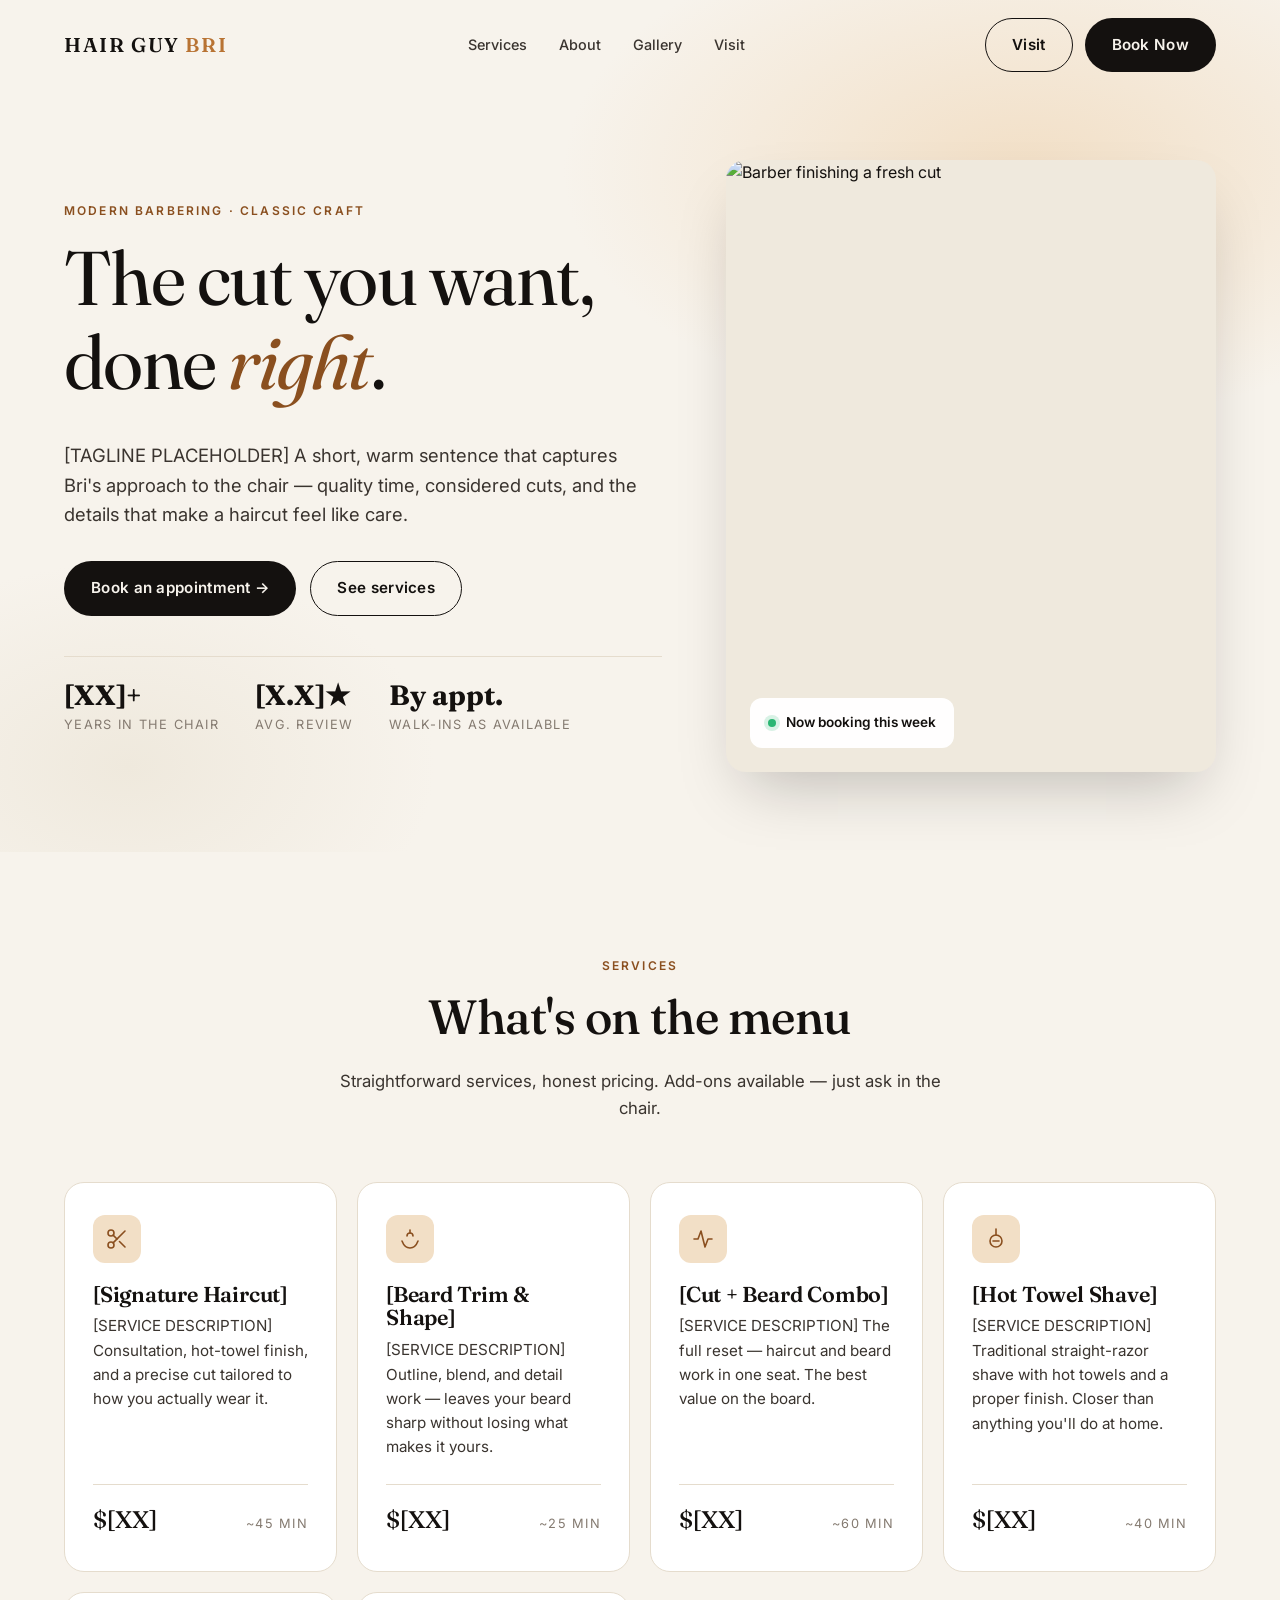
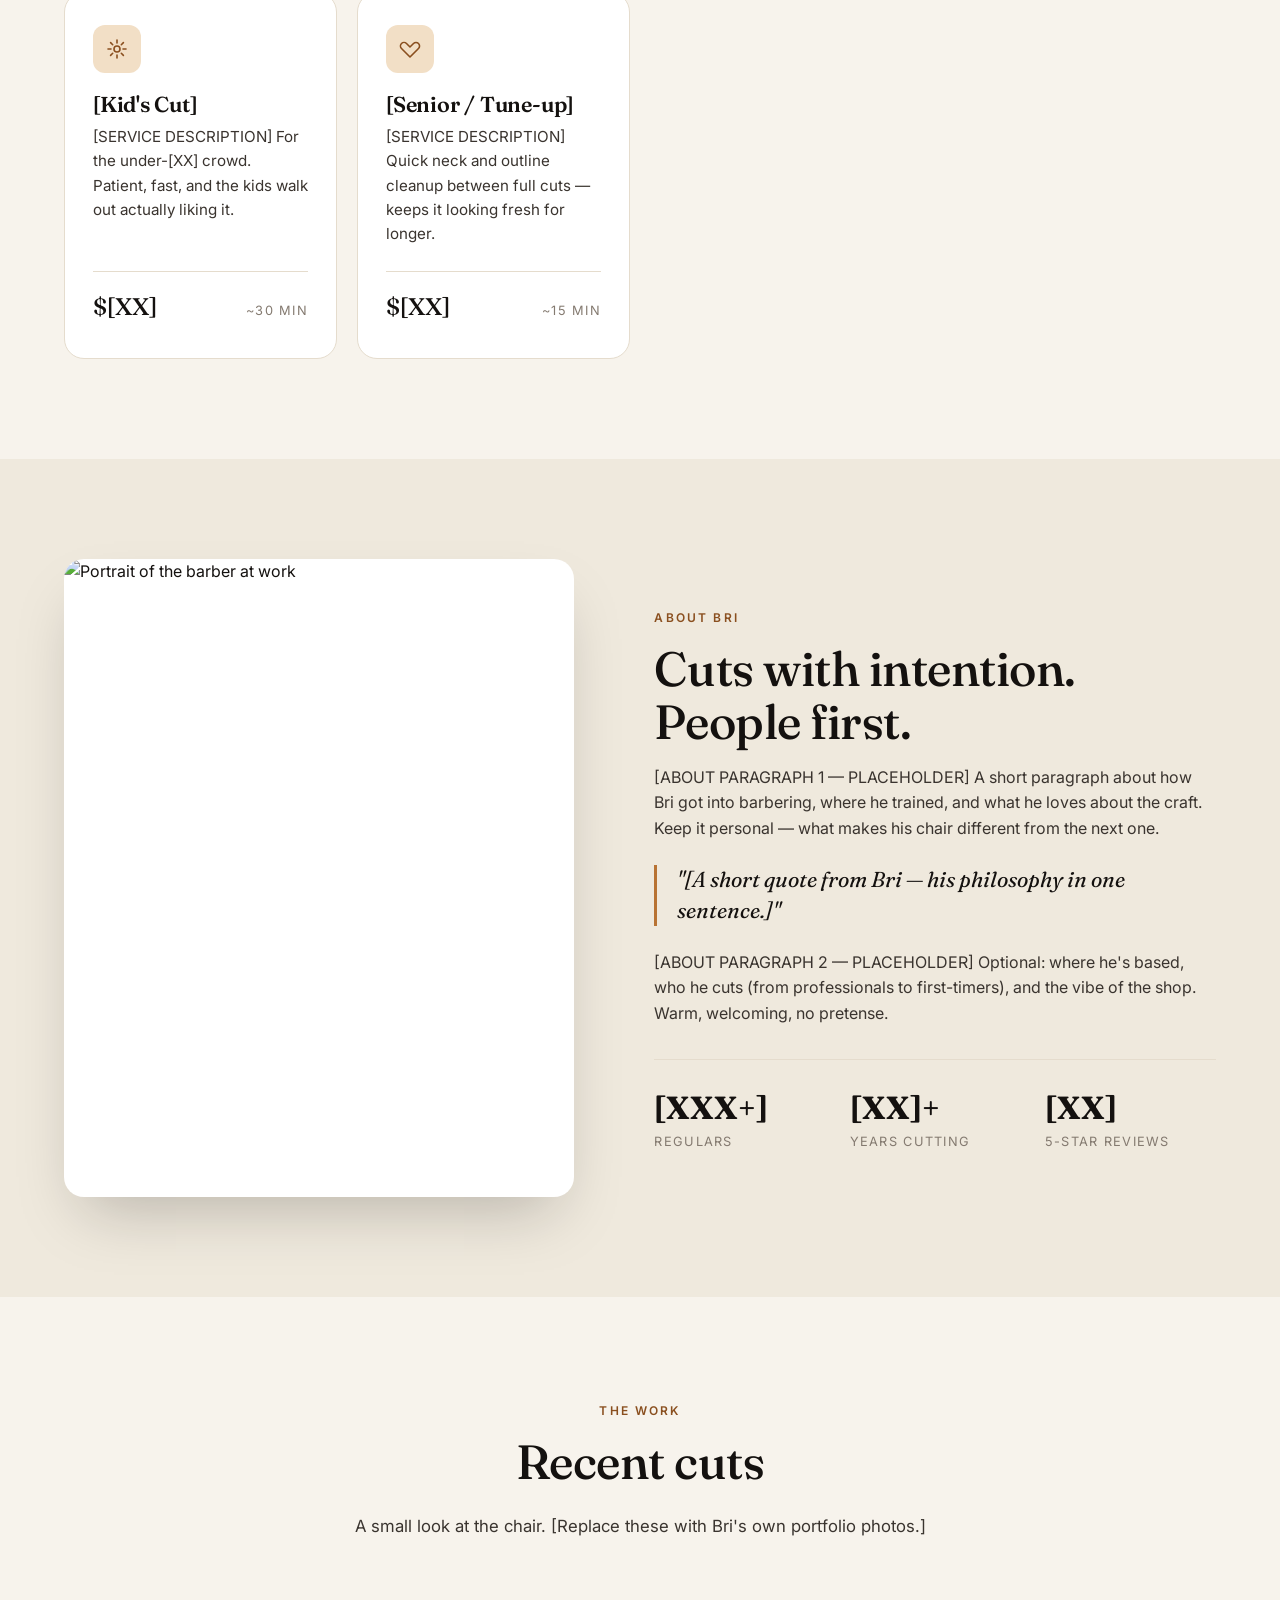
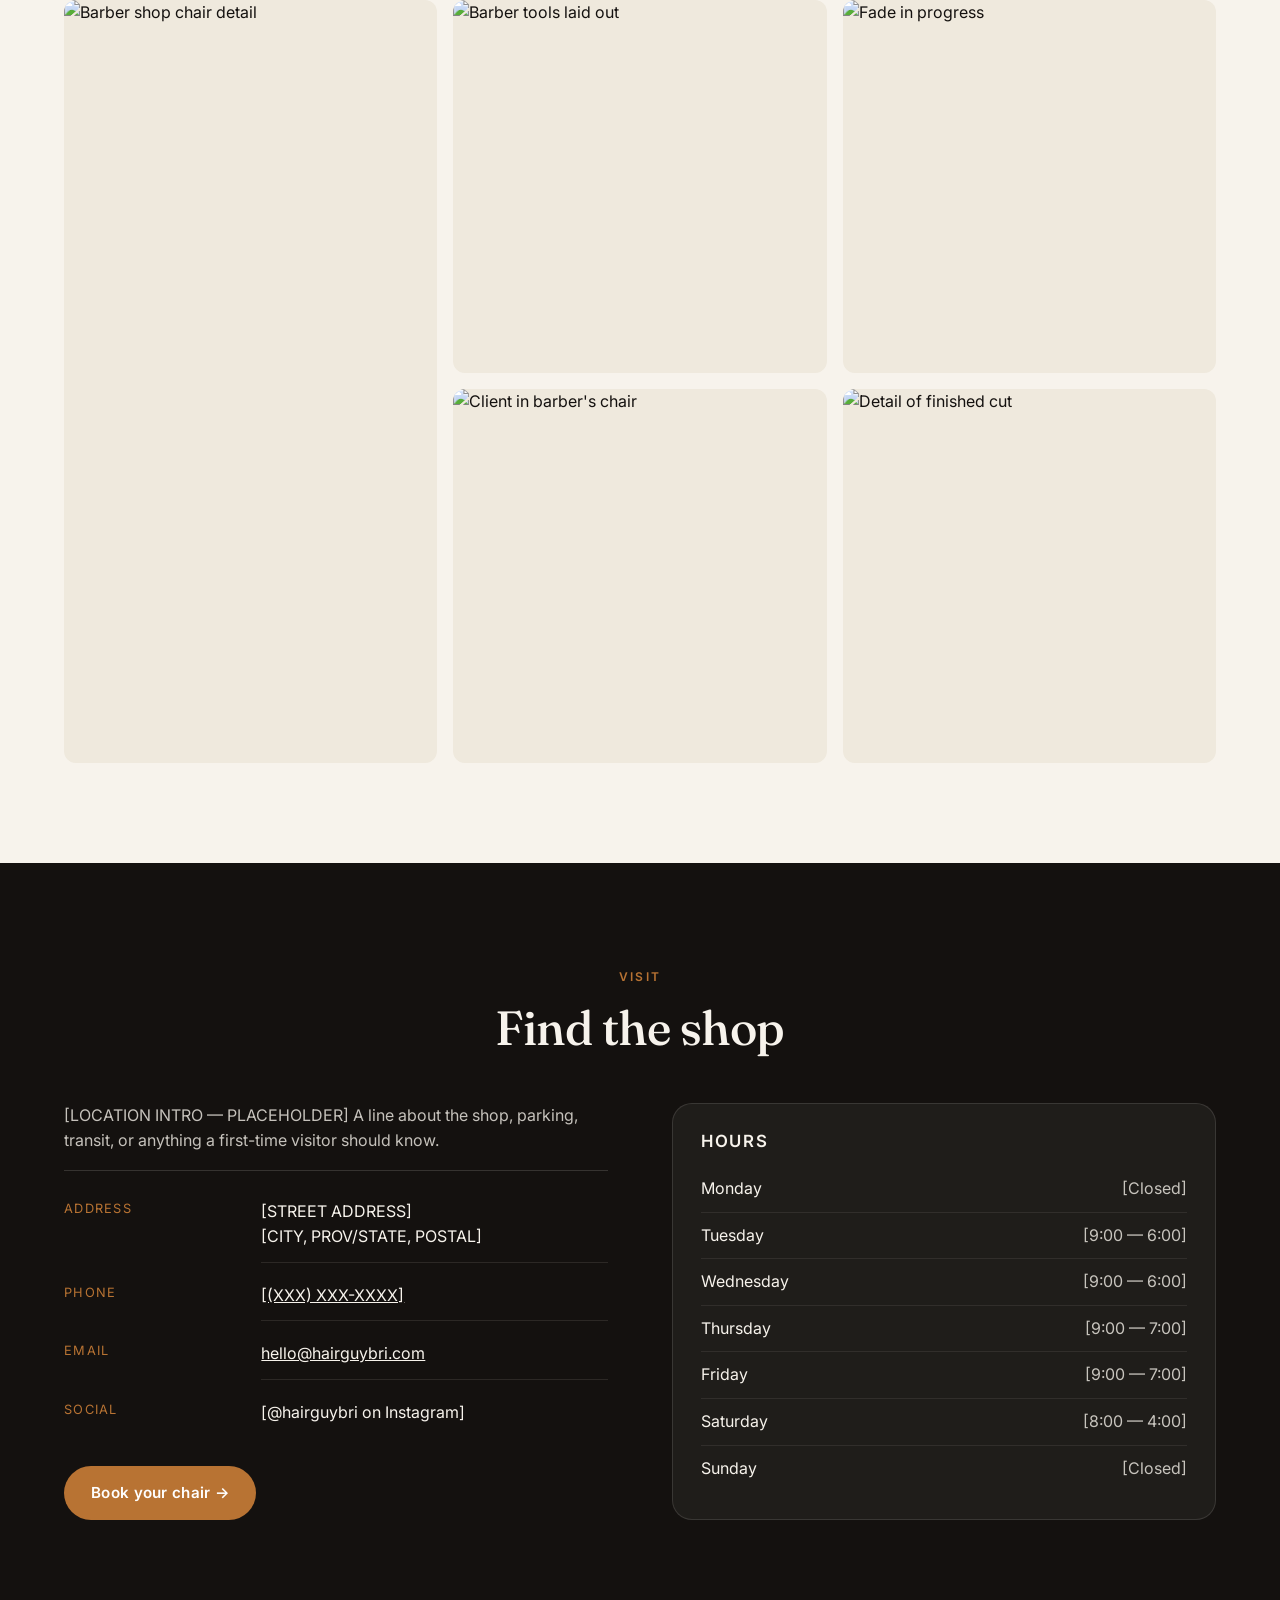
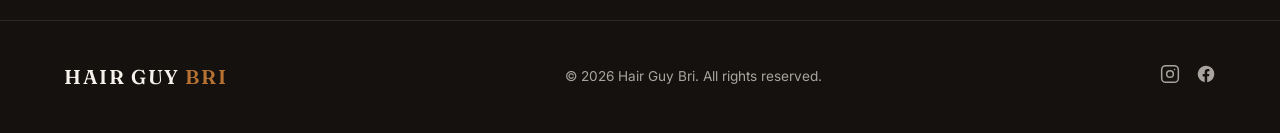
==== commit 7b671600: "Revert site to initial warm cream + copper styling" ====
--- a/index.html
+++ b/index.html
@@ -4,13 +4,13 @@
   <meta charset="utf-8" />
   <meta name="viewport" content="width=device-width, initial-scale=1" />
   <title>Hair Guy Bri — Modern Barbering & Men's Grooming</title>
-  <meta name="description" content="Hair Guy Bri — modern barbering, precision craft. Cuts, beard work, grooming. Book your chair." />
+  <meta name="description" content="Hair Guy Bri — modern barbering, classic craft. Precision cuts, beard work, and grooming. Book your chair." />
   <meta property="og:title" content="Hair Guy Bri — Modern Barbering & Men's Grooming" />
   <meta property="og:description" content="Precision cuts, beard work, and grooming. Book your chair." />
-  <link rel="icon" href="data:image/svg+xml,%3Csvg xmlns='http://www.w3.org/2000/svg' viewBox='0 0 100 100'%3E%3Crect width='100' height='100' fill='%23131313'/%3E%3Ctext x='50' y='66' font-family='Inter,Arial,sans-serif' font-size='56' fill='%2300f0ff' text-anchor='middle' font-weight='700'%3EB%3C/text%3E%3C/svg%3E" />
+  <link rel="icon" href="data:image/svg+xml,%3Csvg xmlns='http://www.w3.org/2000/svg' viewBox='0 0 100 100'%3E%3Crect width='100' height='100' rx='20' fill='%2314110f'/%3E%3Ctext x='50' y='66' font-family='Georgia,serif' font-size='52' fill='%23b87333' text-anchor='middle' font-weight='600'%3EB%3C/text%3E%3C/svg%3E" />
   <link rel="preconnect" href="https://fonts.googleapis.com" />
   <link rel="preconnect" href="https://fonts.gstatic.com" crossorigin />
-  <link href="https://fonts.googleapis.com/css2?family=Space+Grotesk:wght@500;600;700&family=Inter:wght@400;500;600;700&family=JetBrains+Mono:wght@400;500;700&display=swap" rel="stylesheet" />
+  <link href="https://fonts.googleapis.com/css2?family=Fraunces:ital,opsz,wght@0,9..144,400;0,9..144,500;0,9..144,600;1,9..144,400;1,9..144,500&family=Inter:wght@400;500;600;700&display=swap" rel="stylesheet" />
   <link rel="stylesheet" href="./assets/css/styles.css" />
 </head>
 <body>
@@ -28,10 +28,10 @@
         </ul>
       </nav>
       <div class="nav-cta">
-        <a href="#visit" class="btn btn-ghost">Visit</a>
+        <a href="#visit" class="btn btn-outline">Visit</a>
         <a href="./book.html" class="btn btn-primary">Book Now</a>
         <button class="nav-toggle" aria-label="Toggle menu" aria-expanded="false">
-          <svg viewBox="0 0 24 24" fill="none" stroke="currentColor" stroke-width="1.6" stroke-linecap="square">
+          <svg viewBox="0 0 24 24" fill="none" stroke="currentColor" stroke-width="2" stroke-linecap="round">
             <line x1="4" y1="7"  x2="20" y2="7"/>
             <line x1="4" y1="12" x2="20" y2="12"/>
             <line x1="4" y1="17" x2="20" y2="17"/>
@@ -45,10 +45,7 @@
   <section class="hero" id="top">
     <div class="container hero-grid">
       <div class="hero-copy reveal">
-        <div class="hero-status">
-          <span class="pulse"></span>
-          <span class="label-caps">// Now booking — week of [Mmm DD]</span>
-        </div>
+        <span class="eyebrow">Modern barbering · Classic craft</span>
         <h1>The cut you want, done <span class="accent">right</span>.</h1>
         <p class="hero-lede">
           [TAGLINE PLACEHOLDER] A short, warm sentence that captures Bri's
@@ -56,32 +53,20 @@
           details that make a haircut feel like care.
         </p>
         <div class="hero-ctas">
-          <a href="./book.html" class="btn btn-primary">Book appointment <span class="arrow">→</span></a>
-          <a href="#services" class="btn btn-ghost">Services</a>
+          <a href="./book.html" class="btn btn-primary">Book an appointment →</a>
+          <a href="#services" class="btn btn-outline">See services</a>
         </div>
         <div class="hero-meta">
-          <div class="item">
-            <span class="label-technical">YEARS // CHAIR</span>
-            <strong>[XX]+</strong>
-          </div>
-          <div class="item">
-            <span class="label-technical">AVG // RATING</span>
-            <strong>[X.X]★</strong>
-          </div>
-          <div class="item">
-            <span class="label-technical">FORMAT</span>
-            <strong>By appt.</strong>
-          </div>
+          <div><strong>[XX]+</strong><span>Years in the chair</span></div>
+          <div><strong>[X.X]★</strong><span>Avg. review</span></div>
+          <div><strong>By appt.</strong><span>Walk-ins as available</span></div>
         </div>
       </div>
       <div class="hero-visual reveal">
+        <!-- Swap with a real photo of Bri / the shop. Unsplash placeholder. -->
         <img src="https://images.unsplash.com/photo-1599351431202-1e0f0137899a?auto=format&fit=crop&w=1200&q=80"
              alt="Barber finishing a fresh cut" loading="eager" />
-        <div class="hero-tag">● LIVE / BOOK THIS WEEK</div>
-        <div class="hero-visual-coords">
-          <span class="accent">ID //</span> HGB-001<br/>
-          [LAT 00.0000 // LON 00.0000]
-        </div>
+        <div class="hero-badge">Now booking this week</div>
       </div>
     </div>
   </section>
@@ -89,76 +74,82 @@
   <!-- =================== SERVICES =================== -->
   <section id="services">
     <div class="container">
-      <div class="services-head reveal">
-        <div class="head-left">
-          <span class="eyebrow">// Index 01 — Services</span>
-          <h2 style="margin-top:20px">What's on the menu</h2>
-        </div>
-        <p style="max-width:380px; margin:0">
-          Straightforward services, honest pricing. Add-ons available in the chair.
-        </p>
-      </div>
-
+      <div class="section-head reveal">
+        <span class="eyebrow">Services</span>
+        <h2>What's on the menu</h2>
+        <p>Straightforward services, honest pricing. Add-ons available — just ask in the chair.</p>
+      </div>
       <div class="services-grid">
 
         <article class="service-card reveal">
-          <div class="top-row">
-            <span class="service-id">S01</span>
-            <span class="label-technical">~45 MIN</span>
+          <div class="icon">
+            <svg viewBox="0 0 24 24" fill="none" stroke="currentColor" stroke-width="1.6" stroke-linecap="round" stroke-linejoin="round">
+              <circle cx="6" cy="6" r="3"/><circle cx="6" cy="18" r="3"/>
+              <line x1="20" y1="4" x2="8.12" y2="15.88"/><line x1="14.47" y1="14.48" x2="20" y2="20"/>
+              <line x1="8.12" y1="8.12" x2="12" y2="12"/>
+            </svg>
           </div>
           <h3>[Signature Haircut]</h3>
           <p>[SERVICE DESCRIPTION] Consultation, hot-towel finish, and a precise cut tailored to how you actually wear it.</p>
-          <div class="price"><strong>$[XX]</strong><span class="label-technical">CHAIR · 01</span></div>
-        </article>
-
-        <article class="service-card reveal">
-          <div class="top-row">
-            <span class="service-id">S02</span>
-            <span class="label-technical">~25 MIN</span>
+          <div class="price"><strong>$[XX]</strong><span>~45 min</span></div>
+        </article>
+
+        <article class="service-card reveal">
+          <div class="icon">
+            <svg viewBox="0 0 24 24" fill="none" stroke="currentColor" stroke-width="1.6" stroke-linecap="round" stroke-linejoin="round">
+              <path d="M4 14c1.5 4 4 7 8 7s6.5-3 8-7"/>
+              <path d="M9 9c0-1.5 1-3 3-3s3 1.5 3 3"/>
+              <line x1="12" y1="3" x2="12" y2="6"/>
+            </svg>
           </div>
           <h3>[Beard Trim & Shape]</h3>
           <p>[SERVICE DESCRIPTION] Outline, blend, and detail work — leaves your beard sharp without losing what makes it yours.</p>
-          <div class="price"><strong>$[XX]</strong><span class="label-technical">CHAIR · 01</span></div>
-        </article>
-
-        <article class="service-card reveal">
-          <div class="top-row">
-            <span class="service-id">S03</span>
-            <span class="label-technical">~60 MIN</span>
+          <div class="price"><strong>$[XX]</strong><span>~25 min</span></div>
+        </article>
+
+        <article class="service-card reveal">
+          <div class="icon">
+            <svg viewBox="0 0 24 24" fill="none" stroke="currentColor" stroke-width="1.6" stroke-linecap="round" stroke-linejoin="round">
+              <path d="M3 12h4l3-8 4 16 3-8h4"/>
+            </svg>
           </div>
           <h3>[Cut + Beard Combo]</h3>
           <p>[SERVICE DESCRIPTION] The full reset — haircut and beard work in one seat. The best value on the board.</p>
-          <div class="price"><strong>$[XX]</strong><span class="label-technical">CHAIR · 01</span></div>
-        </article>
-
-        <article class="service-card reveal">
-          <div class="top-row">
-            <span class="service-id">S04</span>
-            <span class="label-technical">~40 MIN</span>
+          <div class="price"><strong>$[XX]</strong><span>~60 min</span></div>
+        </article>
+
+        <article class="service-card reveal">
+          <div class="icon">
+            <svg viewBox="0 0 24 24" fill="none" stroke="currentColor" stroke-width="1.6" stroke-linecap="round" stroke-linejoin="round">
+              <path d="M12 2v6"/><circle cx="12" cy="14" r="6"/><path d="M9 14h6"/>
+            </svg>
           </div>
           <h3>[Hot Towel Shave]</h3>
           <p>[SERVICE DESCRIPTION] Traditional straight-razor shave with hot towels and a proper finish. Closer than anything you'll do at home.</p>
-          <div class="price"><strong>$[XX]</strong><span class="label-technical">CHAIR · 01</span></div>
-        </article>
-
-        <article class="service-card reveal">
-          <div class="top-row">
-            <span class="service-id">S05</span>
-            <span class="label-technical">~30 MIN</span>
+          <div class="price"><strong>$[XX]</strong><span>~40 min</span></div>
+        </article>
+
+        <article class="service-card reveal">
+          <div class="icon">
+            <svg viewBox="0 0 24 24" fill="none" stroke="currentColor" stroke-width="1.6" stroke-linecap="round" stroke-linejoin="round">
+              <circle cx="12" cy="12" r="3"/>
+              <path d="M12 3v3M12 18v3M3 12h3M18 12h3M5.6 5.6l2.1 2.1M16.3 16.3l2.1 2.1M5.6 18.4l2.1-2.1M16.3 7.7l2.1-2.1"/>
+            </svg>
           </div>
           <h3>[Kid's Cut]</h3>
           <p>[SERVICE DESCRIPTION] For the under-[XX] crowd. Patient, fast, and the kids walk out actually liking it.</p>
-          <div class="price"><strong>$[XX]</strong><span class="label-technical">CHAIR · 01</span></div>
-        </article>
-
-        <article class="service-card reveal">
-          <div class="top-row">
-            <span class="service-id">S06</span>
-            <span class="label-technical">~15 MIN</span>
+          <div class="price"><strong>$[XX]</strong><span>~30 min</span></div>
+        </article>
+
+        <article class="service-card reveal">
+          <div class="icon">
+            <svg viewBox="0 0 24 24" fill="none" stroke="currentColor" stroke-width="1.6" stroke-linecap="round" stroke-linejoin="round">
+              <path d="M20.5 6.5a3.5 3.5 0 0 0-5 0L12 10l-3.5-3.5a3.5 3.5 0 0 0-5 5l8.5 8.5 8.5-8.5a3.5 3.5 0 0 0 0-5z"/>
+            </svg>
           </div>
           <h3>[Senior / Tune-up]</h3>
           <p>[SERVICE DESCRIPTION] Quick neck and outline cleanup between full cuts — keeps it looking fresh for longer.</p>
-          <div class="price"><strong>$[XX]</strong><span class="label-technical">CHAIR · 01</span></div>
+          <div class="price"><strong>$[XX]</strong><span>~15 min</span></div>
         </article>
 
       </div>
@@ -169,12 +160,13 @@
   <section class="about" id="about">
     <div class="container about-grid">
       <div class="about-photo reveal">
+        <!-- Swap with a real portrait of Bri. -->
         <img src="https://images.unsplash.com/photo-1622286342621-4bd786c2447c?auto=format&fit=crop&w=900&q=80"
              alt="Portrait of the barber at work" loading="lazy" />
       </div>
       <div class="about-copy reveal">
-        <span class="eyebrow">// Index 02 — Studio</span>
-        <h2 style="margin-top:20px">Cuts with intention. People first.</h2>
+        <span class="eyebrow">About Bri</span>
+        <h2>Cuts with intention. People first.</h2>
         <p>
           [ABOUT PARAGRAPH 1 — PLACEHOLDER] A short paragraph about how Bri got
           into barbering, where he trained, and what he loves about the craft.
@@ -189,18 +181,9 @@
           Warm, welcoming, no pretense.
         </p>
         <div class="about-stats">
-          <div class="stat">
-            <span class="label-technical">REGULARS // ACTIVE</span>
-            <strong>[XXX+]</strong>
-          </div>
-          <div class="stat">
-            <span class="label-technical">YEARS // CUTTING</span>
-            <strong>[XX]+</strong>
-          </div>
-          <div class="stat">
-            <span class="label-technical">5★ // REVIEWS</span>
-            <strong>[XX]</strong>
-          </div>
+          <div><strong>[XXX+]</strong><span>Regulars</span></div>
+          <div><strong>[XX]+</strong><span>Years cutting</span></div>
+          <div><strong>[XX]</strong><span>5-star reviews</span></div>
         </div>
       </div>
     </div>
@@ -209,40 +192,31 @@
   <!-- =================== GALLERY =================== -->
   <section id="gallery">
     <div class="container">
-      <div class="gallery-head reveal">
-        <div>
-          <span class="eyebrow">// Index 03 — Portfolio</span>
-          <h2 style="margin-top:20px">Recent work</h2>
-        </div>
-        <p style="max-width:340px; margin:0">
-          A small look at the chair. [Replace with Bri's own portfolio photos.]
-        </p>
+      <div class="section-head reveal">
+        <span class="eyebrow">The work</span>
+        <h2>Recent cuts</h2>
+        <p>A small look at the chair. [Replace these with Bri's own portfolio photos.]</p>
       </div>
       <div class="gallery-grid">
-        <figure class="reveal g1">
-          <img src="https://images.unsplash.com/photo-1503951914875-452162b0f3f1?auto=format&fit=crop&w=900&q=80"
+        <figure class="reveal tall">
+          <img src="https://images.unsplash.com/photo-1503951914875-452162b0f3f1?auto=format&fit=crop&w=800&q=80"
                alt="Barber shop chair detail" loading="lazy" />
-          <figcaption>FILE · 001</figcaption>
-        </figure>
-        <figure class="reveal g2">
+        </figure>
+        <figure class="reveal">
           <img src="https://images.unsplash.com/photo-1585747860715-2ba37e788b70?auto=format&fit=crop&w=800&q=80"
                alt="Barber tools laid out" loading="lazy" />
-          <figcaption>FILE · 002</figcaption>
-        </figure>
-        <figure class="reveal g3">
-          <img src="https://images.unsplash.com/photo-1622287162716-f311baa1a2b8?auto=format&fit=crop&w=600&q=80"
+        </figure>
+        <figure class="reveal">
+          <img src="https://images.unsplash.com/photo-1622287162716-f311baa1a2b8?auto=format&fit=crop&w=800&q=80"
                alt="Fade in progress" loading="lazy" />
-          <figcaption>FILE · 003</figcaption>
-        </figure>
-        <figure class="reveal g4">
+        </figure>
+        <figure class="reveal">
           <img src="https://images.unsplash.com/photo-1521590832167-7bcbfaa6381f?auto=format&fit=crop&w=800&q=80"
                alt="Client in barber's chair" loading="lazy" />
-          <figcaption>FILE · 004</figcaption>
-        </figure>
-        <figure class="reveal g5">
-          <img src="https://images.unsplash.com/photo-1593702288056-f8b3f8aa7a4c?auto=format&fit=crop&w=600&q=80"
+        </figure>
+        <figure class="reveal">
+          <img src="https://images.unsplash.com/photo-1593702288056-f8b3f8aa7a4c?auto=format&fit=crop&w=800&q=80"
                alt="Detail of finished cut" loading="lazy" />
-          <figcaption>FILE · 005</figcaption>
         </figure>
       </div>
     </div>
@@ -251,40 +225,40 @@
   <!-- =================== VISIT =================== -->
   <section class="visit" id="visit">
     <div class="container">
-      <div class="section-head reveal" style="margin-bottom:64px">
-        <span class="eyebrow">// Index 04 — Location</span>
-        <h2 style="margin-top:20px">Find the shop</h2>
+      <div class="section-head reveal" style="margin-bottom:48px">
+        <span class="eyebrow">Visit</span>
+        <h2>Find the shop</h2>
       </div>
       <div class="visit-grid">
         <div class="visit-info reveal">
-          <p class="lead">
+          <p>
             [LOCATION INTRO — PLACEHOLDER] A line about the shop, parking,
             transit, or anything a first-time visitor should know.
           </p>
           <dl>
             <dt>Address</dt><dd>[STREET ADDRESS]<br/>[CITY, PROV/STATE, POSTAL]</dd>
-            <dt>Phone</dt><dd><a href="tel:+10000000000">[(XXX) XXX-XXXX]</a></dd>
-            <dt>Email</dt><dd><a href="mailto:hello@hairguybri.com">hello@hairguybri.com</a></dd>
-            <dt>Social</dt><dd>[@hairguybri / Instagram]</dd>
+            <dt>Phone</dt><dd><a href="tel:+10000000000" style="color:inherit;text-decoration:underline">[(XXX) XXX-XXXX]</a></dd>
+            <dt>Email</dt><dd><a href="mailto:hello@hairguybri.com" style="color:inherit;text-decoration:underline">hello@hairguybri.com</a></dd>
+            <dt>Social</dt><dd>[@hairguybri on Instagram]</dd>
           </dl>
           <div class="visit-cta">
-            <a href="./book.html" class="btn btn-primary">Book your chair <span class="arrow">→</span></a>
-          </div>
-        </div>
-        <aside class="visit-hours reveal">
-          <h3>// Operating hours</h3>
+            <a href="./book.html" class="btn btn-accent">Book your chair →</a>
+          </div>
+        </div>
+        <div class="visit-hours reveal">
+          <h3>Hours</h3>
           <table>
             <tbody>
-              <tr><td>Mon</td><td>[Closed]</td></tr>
-              <tr><td>Tue</td><td>[9:00 — 18:00]</td></tr>
-              <tr><td>Wed</td><td>[9:00 — 18:00]</td></tr>
-              <tr><td>Thu</td><td>[9:00 — 19:00]</td></tr>
-              <tr><td>Fri</td><td>[9:00 — 19:00]</td></tr>
-              <tr><td>Sat</td><td>[8:00 — 16:00]</td></tr>
-              <tr><td>Sun</td><td>[Closed]</td></tr>
+              <tr><td>Monday</td><td>[Closed]</td></tr>
+              <tr><td>Tuesday</td><td>[9:00 — 6:00]</td></tr>
+              <tr><td>Wednesday</td><td>[9:00 — 6:00]</td></tr>
+              <tr><td>Thursday</td><td>[9:00 — 7:00]</td></tr>
+              <tr><td>Friday</td><td>[9:00 — 7:00]</td></tr>
+              <tr><td>Saturday</td><td>[8:00 — 4:00]</td></tr>
+              <tr><td>Sunday</td><td>[Closed]</td></tr>
             </tbody>
           </table>
-        </aside>
+        </div>
       </div>
     </div>
   </section>
@@ -292,12 +266,12 @@
   <!-- =================== FOOTER =================== -->
   <footer class="footer">
     <div class="container footer-inner">
-      <a href="#top" class="brand">Hair Guy <span style="color:var(--primary)">Bri</span></a>
-      <div class="footer-meta">© <span id="year"></span> · Hair Guy Bri · All rights reserved</div>
+      <a href="#top" class="brand">Hair Guy <span style="color:var(--accent)">Bri</span></a>
+      <div>© <span id="year"></span> Hair Guy Bri. All rights reserved.</div>
       <div class="footer-social">
         <a href="#" aria-label="Instagram">
-          <svg viewBox="0 0 24 24" fill="none" stroke="currentColor" stroke-width="1.6" stroke-linecap="square" stroke-linejoin="miter">
-            <rect x="3" y="3" width="18" height="18"/><circle cx="12" cy="12" r="4"/><line x1="17.5" y1="6.5" x2="17.5" y2="6.5"/>
+          <svg viewBox="0 0 24 24" fill="none" stroke="currentColor" stroke-width="1.8" stroke-linecap="round" stroke-linejoin="round">
+            <rect x="2" y="2" width="20" height="20" rx="5"/><circle cx="12" cy="12" r="4"/><line x1="17.5" y1="6.5" x2="17.5" y2="6.5"/>
           </svg>
         </a>
         <a href="#" aria-label="Facebook">
--- a/assets/css/styles.css
+++ b/assets/css/styles.css
@@ -1,919 +1,474 @@
 /* ============================================================
-   Hair Guy Bri — Chic Cyberpunk
-   Nero base + electric cyan + ultraviolet + poison green
-   Glassmorphic obsidian panels, chamfered buttons, scanlines
+   Hair Guy Bri — site styles
+   Palette: warm cream, near-black ink, copper accent
    ============================================================ */
 
 :root {
-  /* Surface system */
-  --surface:                     #131313;
-  --surface-dim:                 #131313;
-  --surface-bright:              #3a3939;
-  --surface-container-lowest:    #0e0e0e;
-  --surface-container-low:       #1c1b1b;
-  --surface-container:           #201f1f;
-  --surface-container-high:      #2a2a2a;
-  --surface-container-highest:   #353534;
-  --surface-variant:             #353534;
-
-  --on-surface:                  #e5e2e1;
-  --on-surface-variant:          #b9cacb;
-  --inverse-surface:             #e5e2e1;
-  --inverse-on-surface:          #313030;
-  --outline:                     #849495;
-  --outline-variant:             #3b494b;
-
-  /* Primary — Electric Cyan */
-  --primary:                     #dbfcff;
-  --on-primary:                  #00363a;
-  --primary-container:           #00f0ff;   /* the action cyan */
-  --on-primary-container:        #006970;
-  --inverse-primary:             #006970;
-  --primary-fixed:               #7df4ff;
-  --primary-fixed-dim:           #00dbe9;
-  --on-primary-fixed:            #002022;
-  --on-primary-fixed-variant:    #004f54;
-
-  /* Secondary — Ultraviolet */
-  --secondary:                   #ecb1ff;
-  --on-secondary:                #520070;
-  --secondary-container:         #d05bff;
-  --on-secondary-container:      #480063;
-
-  /* Tertiary — Poison Green */
-  --tertiary:                    #e6ffc0;
-  --on-tertiary:                 #203600;
-  --tertiary-container:          #9ff01a;
-  --on-tertiary-container:       #436900;
-
-  --error:                       #ffb4ab;
-  --on-error:                    #690005;
-  --error-container:             #93000a;
-  --on-error-container:          #ffdad6;
-
-  /* Glass tiers */
-  --glass-1:        rgba(32, 31, 31, 0.60);   /* tier 1 panel */
-  --glass-2:        rgba(32, 31, 31, 0.80);   /* tier 2 modal/popover */
-  --glass-blur:     28px;
-  --glass-blur-lg:  40px;
-
-  /* Rim lights */
-  --rim-cyan:       rgba(0, 240, 255, 0.20);
-  --rim-cyan-strong:rgba(0, 240, 255, 0.45);
-  --rim-violet:     rgba(208, 91, 255, 0.20);
-  --rim-green:      rgba(159, 240, 26, 0.30);
-
-  /* Typography */
-  --font-display: "Space Grotesk", "Inter", -apple-system, sans-serif;
-  --font-body:    "Inter", -apple-system, BlinkMacSystemFont, "Segoe UI", sans-serif;
-  --font-mono:    "JetBrains Mono", ui-monospace, Menlo, monospace;
-
-  /* Radii */
-  --r-sm: 0.125rem;
-  --r:    0.25rem;
-  --r-md: 0.375rem;
-  --r-lg: 0.5rem;
-  --r-xl: 0.75rem;
-
-  /* Spacing (4px base) */
-  --u: 4px;
-  --gutter: 24px;
-  --margin-x: 64px;
-  --panel-pad: 32px;
-
-  --container-max: 1440px;
+  --bg:          #f7f3ec;
+  --bg-2:        #efe9dd;
+  --surface:     #ffffff;
+  --ink:         #14110f;
+  --ink-2:       #3a342f;
+  --muted:       #847a70;
+  --line:        #e5dccd;
+  --accent:      #b87333;
+  --accent-dark: #8a4f1f;
+  --accent-soft: #f2dfc6;
+
+  --font-display: "Fraunces", Georgia, "Times New Roman", serif;
+  --font-body:    "Inter", -apple-system, BlinkMacSystemFont, "Segoe UI", Roboto, sans-serif;
+
+  --shadow-sm: 0 1px 2px rgba(20, 17, 15, 0.06);
+  --shadow-md: 0 10px 30px -10px rgba(20, 17, 15, 0.15);
+  --shadow-lg: 0 30px 60px -20px rgba(20, 17, 15, 0.25);
+
+  --radius-sm: 6px;
+  --radius:    12px;
+  --radius-lg: 20px;
 
   --ease: cubic-bezier(0.22, 1, 0.36, 1);
-
-  /* Chamfer geometry */
-  --chamfer: 14px;
 }
 
 * { box-sizing: border-box; }
 
-html { scroll-behavior: smooth; background: var(--surface); }
+html { scroll-behavior: smooth; }
 
 body {
   margin: 0;
-  background: var(--surface);
-  color: var(--on-surface);
+  background: var(--bg);
+  color: var(--ink);
   font-family: var(--font-body);
   font-size: 16px;
-  font-weight: 400;
   line-height: 1.6;
   -webkit-font-smoothing: antialiased;
   text-rendering: optimizeLegibility;
-  position: relative;
-  /* Faint cyan/violet pool glows + microscopic grid */
-  background-image:
-    radial-gradient(55% 50% at 88% 6%, rgba(0, 240, 255, 0.10) 0%, transparent 60%),
-    radial-gradient(42% 40% at 4% 92%, rgba(208, 91, 255, 0.08) 0%, transparent 60%),
-    linear-gradient(rgba(132, 148, 149, 0.04) 1px, transparent 1px),
-    linear-gradient(90deg, rgba(132, 148, 149, 0.04) 1px, transparent 1px);
-  background-size: auto, auto, 32px 32px, 32px 32px;
-  background-attachment: fixed;
-}
-
-/* Global scanline overlay */
-body::before {
-  content: "";
-  position: fixed;
-  inset: 0;
-  pointer-events: none;
-  z-index: 9999;
-  background-image: repeating-linear-gradient(
-    to bottom,
-    rgba(255, 255, 255, 0.03) 0,
-    rgba(255, 255, 255, 0.03) 1px,
-    transparent 1px,
-    transparent 3px
-  );
-  mix-blend-mode: overlay;
 }
 
 img { max-width: 100%; display: block; }
 
-a {
-  color: var(--on-surface);
-  text-decoration: none;
-  transition: color .2s var(--ease), opacity .2s var(--ease);
-}
-a:hover { color: var(--primary-container); }
-
-::selection {
-  background: var(--primary-container);
-  color: var(--on-primary);
-}
-
-/* -------- Type scale -------- */
+a { color: var(--ink); text-decoration: none; transition: color .2s var(--ease); }
+a:hover { color: var(--accent); }
+
 h1, h2, h3, h4 {
   font-family: var(--font-display);
-  color: var(--on-surface);
+  font-weight: 500;
+  color: var(--ink);
+  letter-spacing: -0.01em;
+  line-height: 1.1;
   margin: 0 0 0.5em;
 }
 
-h1 {
-  font-size: clamp(32px, 6vw, 64px);
-  font-weight: 700;
-  line-height: 1.1;
-  letter-spacing: -0.02em;
-}
-h2 {
-  font-size: clamp(28px, 4vw, 40px);
-  font-weight: 600;
-  line-height: 1.2;
-  letter-spacing: -0.01em;
-}
-h3 {
-  font-size: 20px;
-  font-weight: 600;
-  line-height: 1.3;
-  letter-spacing: -0.005em;
-}
-
-p {
-  margin: 0 0 1em;
-  color: var(--on-surface-variant);
-  font-size: 16px;
-  line-height: 1.6;
-}
-.lead {
-  font-size: 18px;
-  line-height: 1.6;
-  color: var(--on-surface-variant);
-}
-
-/* -------- Mono labels & data -------- */
-.eyebrow,
-.label-caps {
-  display: inline-block;
-  font-family: var(--font-mono);
-  font-size: 12px;
-  font-weight: 500;
-  line-height: 1;
-  letter-spacing: 0.14em;
-  text-transform: uppercase;
-  color: var(--primary-container);
-}
-.label-technical {
-  font-family: var(--font-mono);
-  font-size: 11px;
-  font-weight: 400;
-  line-height: 1.4;
-  letter-spacing: 0.1em;
-  text-transform: uppercase;
-  color: var(--on-surface-variant);
-}
-.data-lg {
-  font-family: var(--font-mono);
-  font-size: 18px;
-  font-weight: 500;
-  letter-spacing: 0.05em;
-  color: var(--on-surface);
-}
-.mono { font-family: var(--font-mono); }
-
-/* -------- Container -------- */
+h1 { font-size: clamp(2.5rem, 6vw, 4.75rem); font-weight: 400; letter-spacing: -0.02em; }
+h2 { font-size: clamp(2rem, 4vw, 3rem); }
+h3 { font-size: 1.35rem; font-weight: 600; }
+
+p { margin: 0 0 1em; color: var(--ink-2); }
+
 .container {
   width: 100%;
-  max-width: var(--container-max);
+  max-width: 1200px;
   margin: 0 auto;
-  padding: 0 var(--margin-x);
-}
-
-/* -------- Sections -------- */
-section { padding: 120px 0; position: relative; }
-.section-head {
-  max-width: 720px;
-  margin: 0 auto 80px;
-  text-align: left;
-}
-.section-head.center { text-align: center; margin-left: auto; margin-right: auto; }
-.section-head .eyebrow { margin-bottom: 20px; }
-.section-head h2 { margin-bottom: 12px; }
-.section-head p { font-size: 17px; max-width: 56ch; }
-
-/* -------- Buttons (chamfered, mono labels) -------- */
+  padding: 0 24px;
+}
+
+.eyebrow {
+  display: inline-block;
+  font-family: var(--font-body);
+  font-size: 0.75rem;
+  font-weight: 600;
+  letter-spacing: 0.18em;
+  text-transform: uppercase;
+  color: var(--accent-dark);
+  margin-bottom: 1rem;
+}
+
+/* ---------- Buttons ---------- */
 .btn {
-  --c: var(--chamfer);
   display: inline-flex;
   align-items: center;
   justify-content: center;
-  gap: 10px;
-  padding: 14px 24px;
-  font-family: var(--font-mono);
-  font-size: 12px;
-  font-weight: 700;
-  letter-spacing: 0.14em;
-  text-transform: uppercase;
-  border-radius: 0;
+  gap: 8px;
+  padding: 14px 26px;
+  font-family: var(--font-body);
+  font-size: 0.95rem;
+  font-weight: 600;
+  letter-spacing: 0.02em;
+  border-radius: 999px;
   cursor: pointer;
-  border: 0;
+  border: 1px solid transparent;
+  transition: transform .2s var(--ease), background .2s var(--ease), color .2s var(--ease), border-color .2s var(--ease), box-shadow .2s var(--ease);
+  white-space: nowrap;
+}
+.btn-primary {
+  background: var(--ink);
+  color: var(--bg);
+}
+.btn-primary:hover {
+  background: var(--accent-dark);
+  color: var(--bg);
+  transform: translateY(-1px);
+  box-shadow: var(--shadow-md);
+}
+.btn-outline {
   background: transparent;
-  color: inherit;
-  transition: background .2s var(--ease), color .2s var(--ease),
-              box-shadow .25s var(--ease), filter .2s var(--ease),
-              transform .2s var(--ease);
-  white-space: nowrap;
-  text-decoration: none;
-  position: relative;
-  /* Chamfer top-right */
-  clip-path: polygon(0 0, calc(100% - var(--c)) 0, 100% var(--c), 100% 100%, 0 100%);
-}
-.btn-primary {
-  background: var(--primary-container);
-  color: var(--on-primary);
-}
-.btn-primary:hover {
-  filter: brightness(1.06);
-  box-shadow: 0 0 0 1px rgba(0,240,255,0.5), 0 0 24px rgba(0,240,255,0.35);
-}
-.btn-ghost {
-  /* Wrapper trick: chamfered border via outer box behind transparent inner */
-  background: transparent;
-  color: var(--primary-container);
-  position: relative;
-  border: 1px solid var(--primary-container);
-  /* For a true chamfered border, we keep the clip-path but the border won't follow it.
-     Use a subtle pseudo overlay to imply the cut corner. */
-}
-.btn-ghost::after {
-  content: "";
-  position: absolute;
-  top: -1px; right: -1px;
-  width: var(--c); height: var(--c);
-  background:
-    linear-gradient(225deg, var(--surface) 0%, var(--surface) 50%, transparent 50%);
-  border-left: 1px solid var(--primary-container);
-  border-bottom: 1px solid var(--primary-container);
-  transform: translate(0, 0);
-}
-.btn-ghost:hover {
-  background: rgba(0, 240, 255, 0.06);
-  color: var(--primary-container);
-  box-shadow: 0 0 16px rgba(0, 240, 255, 0.18);
-}
-.btn-violet {
-  background: var(--secondary-container);
+  color: var(--ink);
+  border-color: var(--ink);
+}
+.btn-outline:hover {
+  background: var(--ink);
+  color: var(--bg);
+}
+.btn-accent {
+  background: var(--accent);
   color: #fff;
 }
-.btn-violet:hover {
-  filter: brightness(1.08);
-  box-shadow: 0 0 0 1px var(--rim-violet), 0 0 24px rgba(208, 91, 255, 0.4);
-}
-.btn-green {
-  background: var(--tertiary-container);
-  color: var(--on-tertiary);
-}
-.btn-green:hover {
-  filter: brightness(1.06);
-  box-shadow: 0 0 0 1px var(--rim-green), 0 0 24px rgba(159, 240, 26, 0.35);
-}
-.btn .arrow { font-family: var(--font-body); font-weight: 400; }
-
-/* Pill / chip */
-.chip {
-  display: inline-flex;
-  align-items: center;
-  gap: 8px;
-  padding: 6px 10px;
-  font-family: var(--font-mono);
-  font-size: 10px;
-  font-weight: 500;
-  letter-spacing: 0.14em;
-  text-transform: uppercase;
-  border: 1px solid var(--outline-variant);
-  background: var(--surface-container);
-  color: var(--on-surface);
-  border-radius: var(--r-sm);
-}
-.chip.active {
-  color: var(--tertiary-container);
-  border-color: rgba(159, 240, 26, 0.5);
-  background: rgba(159, 240, 26, 0.05);
-}
-.chip.system {
-  color: var(--secondary);
-  border-color: rgba(208, 91, 255, 0.45);
-  background: rgba(208, 91, 255, 0.05);
-}
-.chip .dot {
-  width: 6px; height: 6px;
-  border-radius: 50%;
-  background: currentColor;
-  box-shadow: 0 0 6px currentColor;
-}
-
-/* -------- Glass panel -------- */
-.glass {
-  background: var(--glass-1);
-  backdrop-filter: blur(var(--glass-blur)) saturate(140%);
-  -webkit-backdrop-filter: blur(var(--glass-blur)) saturate(140%);
-  border: 1px solid var(--outline-variant);
-  border-radius: var(--r);
-  position: relative;
-}
-.glass::before {
-  /* Rim light at top */
-  content: "";
-  position: absolute;
-  top: 0; left: 0; right: 0;
-  height: 1px;
-  background: linear-gradient(90deg, transparent, var(--rim-cyan-strong), transparent);
-  pointer-events: none;
-}
-
-/* -------- Nav -------- */
+.btn-accent:hover {
+  background: var(--accent-dark);
+  color: #fff;
+  transform: translateY(-1px);
+  box-shadow: var(--shadow-md);
+}
+
+/* ---------- Nav ---------- */
 .nav {
   position: fixed;
   top: 0; left: 0; right: 0;
   z-index: 100;
-  padding: 14px 0;
-  background: rgba(14, 14, 14, 0.55);
-  backdrop-filter: blur(22px) saturate(160%);
-  -webkit-backdrop-filter: blur(22px) saturate(160%);
-  border-bottom: 1px solid transparent;
-  transition: background .25s var(--ease), border-color .25s var(--ease), padding .25s var(--ease);
+  padding: 18px 0;
+  transition: background .3s var(--ease), box-shadow .3s var(--ease), padding .3s var(--ease);
 }
 .nav.scrolled {
-  background: rgba(14, 14, 14, 0.82);
-  border-bottom-color: var(--outline-variant);
-  padding: 10px 0;
-  box-shadow: 0 1px 0 var(--rim-cyan);
+  background: rgba(247, 243, 236, 0.92);
+  backdrop-filter: saturate(140%) blur(10px);
+  -webkit-backdrop-filter: saturate(140%) blur(10px);
+  box-shadow: 0 1px 0 var(--line);
+  padding: 12px 0;
 }
 .nav-inner {
   display: flex;
   align-items: center;
   justify-content: space-between;
-  gap: 32px;
+  gap: 24px;
 }
 .brand {
   font-family: var(--font-display);
-  font-size: 16px;
-  font-weight: 700;
-  letter-spacing: 0.14em;
+  font-size: 1.25rem;
+  font-weight: 600;
+  letter-spacing: 0.08em;
   text-transform: uppercase;
-  color: var(--on-surface);
-}
-.brand span {
-  color: var(--primary-container);
-  text-shadow: 0 0 12px rgba(0, 240, 255, 0.55);
-}
+  color: var(--ink);
+}
+.brand span { color: var(--accent); }
 .nav-links {
   display: flex;
   align-items: center;
-  gap: 36px;
+  gap: 32px;
   list-style: none;
   margin: 0; padding: 0;
 }
 .nav-links a {
-  font-family: var(--font-body);
-  font-size: 13px;
+  font-size: 0.9rem;
   font-weight: 500;
-  color: var(--on-surface);
-  letter-spacing: 0.02em;
-}
-.nav-links a:hover { color: var(--primary-container); }
-.nav-cta { display: flex; align-items: center; gap: 12px; }
+  color: var(--ink-2);
+}
+.nav-cta {
+  display: flex;
+  align-items: center;
+  gap: 12px;
+}
 .nav-toggle {
   display: none;
   background: transparent;
-  border: 1px solid var(--outline-variant);
-  border-radius: var(--r);
+  border: 0;
   cursor: pointer;
-  padding: 10px;
-  color: var(--on-surface);
-}
-.nav-toggle svg { width: 18px; height: 18px; display: block; }
-
-/* -------- Hero -------- */
+  padding: 8px;
+  color: var(--ink);
+}
+.nav-toggle svg { width: 24px; height: 24px; }
+
+/* ---------- Hero ---------- */
 .hero {
   position: relative;
-  padding: 200px 0 120px;
+  padding: 160px 0 80px;
   overflow: hidden;
 }
-.hero::after {
-  content: "";
-  position: absolute;
-  inset: auto 0 0 0;
-  height: 1px;
-  background: linear-gradient(90deg, transparent, var(--rim-cyan-strong) 40%, var(--rim-violet) 70%, transparent);
-}
-.hero-status {
-  display: flex;
-  align-items: center;
-  gap: 12px;
-  margin-bottom: 32px;
-}
-.hero-status .pulse {
-  width: 8px; height: 8px;
-  background: var(--tertiary-container);
-  border-radius: 50%;
-  box-shadow: 0 0 0 4px rgba(159, 240, 26, 0.18), 0 0 12px var(--tertiary-container);
-  animation: pulse 2.4s var(--ease) infinite;
-}
-@keyframes pulse {
-  0%, 100% { box-shadow: 0 0 0 4px rgba(159, 240, 26, 0.18), 0 0 12px var(--tertiary-container); }
-  50%      { box-shadow: 0 0 0 8px rgba(159, 240, 26, 0.06), 0 0 22px var(--tertiary-container); }
-}
-.hero-status .label-caps { color: var(--tertiary-container); }
-
-.hero-grid {
-  display: grid;
-  grid-template-columns: 1.15fr 0.85fr;
-  gap: 72px;
-  align-items: end;
-}
-.hero h1 .accent {
-  color: var(--primary-container);
-  text-shadow: 0 0 28px rgba(0, 240, 255, 0.45);
-}
-.hero h1 .glitch {
-  color: var(--secondary);
-  font-weight: 600;
-}
-.hero-lede {
-  font-size: 17px;
-  line-height: 1.7;
-  color: var(--on-surface-variant);
-  max-width: 52ch;
-  margin: 28px 0 36px;
-}
-.hero-ctas {
-  display: flex;
-  gap: 12px;
-  flex-wrap: wrap;
-  margin-bottom: 56px;
-}
-.hero-meta {
-  display: grid;
-  grid-template-columns: repeat(3, 1fr);
-  gap: 0;
-  padding-top: 28px;
-  border-top: 1px solid var(--outline-variant);
-}
-.hero-meta .item {
-  display: flex;
-  flex-direction: column;
-  gap: 8px;
-  padding-right: 24px;
-  border-right: 1px solid var(--outline-variant);
-}
-.hero-meta .item:last-child { border-right: 0; padding-right: 0; padding-left: 24px; }
-.hero-meta .item:nth-child(2) { padding-left: 24px; }
-.hero-meta strong {
-  font-family: var(--font-mono);
-  font-size: 26px;
-  font-weight: 500;
-  color: var(--on-surface);
-  line-height: 1;
-  letter-spacing: 0.02em;
-}
-
-.hero-visual {
-  position: relative;
-  aspect-ratio: 4/5;
-  overflow: hidden;
-  border: 1px solid var(--outline-variant);
-  background: var(--surface-container);
-  border-radius: var(--r);
-}
-.hero-visual::before {
-  /* Rim light */
-  content: "";
-  position: absolute;
-  inset: 0;
-  border-radius: var(--r);
-  pointer-events: none;
-  z-index: 2;
-  box-shadow: inset 0 1px 0 var(--rim-cyan-strong);
-}
-.hero-visual img {
-  width: 100%; height: 100%;
-  object-fit: cover;
-  filter: contrast(108%) saturate(85%) brightness(85%);
-}
-.hero-visual::after {
-  content: "";
-  position: absolute; inset: 0;
-  background:
-    linear-gradient(180deg, rgba(0, 240, 255, 0.08) 0%, transparent 35%, transparent 60%, rgba(14, 14, 14, 0.6) 100%);
-  pointer-events: none;
-  z-index: 1;
-}
-.hero-tag {
-  position: absolute;
-  top: 16px; left: 16px;
-  display: flex;
-  align-items: center;
-  gap: 8px;
-  padding: 8px 12px;
-  background: var(--glass-2);
-  backdrop-filter: blur(14px);
-  -webkit-backdrop-filter: blur(14px);
-  border: 1px solid var(--rim-cyan-strong);
-  font-family: var(--font-mono);
-  font-size: 10px;
-  font-weight: 500;
-  letter-spacing: 0.16em;
-  text-transform: uppercase;
-  color: var(--primary-container);
-  z-index: 3;
-  border-radius: var(--r-sm);
-}
-.hero-visual-coords {
-  position: absolute;
-  bottom: 14px; right: 14px;
-  font-family: var(--font-mono);
-  font-size: 10px;
-  letter-spacing: 0.08em;
-  text-transform: uppercase;
-  color: var(--on-surface-variant);
-  text-align: right;
-  z-index: 3;
-}
-.hero-visual-coords .accent { color: var(--tertiary-container); }
-
-/* -------- Services -------- */
-.services-head {
-  display: flex;
-  justify-content: space-between;
-  align-items: end;
-  gap: 48px;
-  margin-bottom: 56px;
-  padding-bottom: 24px;
-  border-bottom: 1px solid var(--outline-variant);
-}
-.services-head .head-left { max-width: 640px; }
-.services-grid {
-  display: grid;
-  grid-template-columns: repeat(auto-fit, minmax(300px, 1fr));
-  gap: 1px;
-  background: var(--outline-variant);
-  border: 1px solid var(--outline-variant);
-  border-radius: var(--r);
-  overflow: hidden;
-}
-.service-card {
-  position: relative;
-  padding: 32px 28px;
-  display: flex;
-  flex-direction: column;
-  gap: 18px;
-  background: var(--surface-container);
-  transition: background .25s var(--ease), color .25s var(--ease), box-shadow .25s var(--ease);
-  min-height: 320px;
-}
-.service-card::before {
-  content: "";
-  position: absolute;
-  top: 0; left: 0; right: 0;
-  height: 1px;
-  background: linear-gradient(90deg, transparent, var(--rim-cyan-strong), transparent);
-  opacity: 0;
-  transition: opacity .25s var(--ease);
-}
-.service-card:hover {
-  background: var(--surface-container-high);
-  box-shadow: inset 0 0 0 1px var(--rim-cyan);
-}
-.service-card:hover::before { opacity: 1; }
-
-.service-card .top-row {
-  display: flex;
-  justify-content: space-between;
-  align-items: center;
-}
-.service-id {
-  font-family: var(--font-mono);
-  font-size: 11px;
-  font-weight: 500;
-  letter-spacing: 0.14em;
-  color: var(--primary-container);
-  text-transform: uppercase;
-}
-.service-card h3 {
-  font-size: 22px;
-  font-weight: 600;
-  margin: 0;
-  color: var(--on-surface);
-}
-.service-card p {
-  font-size: 14px;
-  line-height: 1.6;
-  color: var(--on-surface-variant);
-  flex: 1;
-  margin: 0;
-}
-.service-card .price {
-  display: flex;
-  justify-content: space-between;
-  align-items: baseline;
-  padding-top: 20px;
-  border-top: 1px solid var(--outline-variant);
-}
-.service-card .price strong {
-  font-family: var(--font-mono);
-  font-size: 22px;
-  font-weight: 500;
-  color: var(--primary-container);
-  letter-spacing: 0.02em;
-}
-
-/* -------- About -------- */
-.about {
-  position: relative;
-  background:
-    linear-gradient(180deg, rgba(208, 91, 255, 0.04) 0%, transparent 60%);
-}
-.about-grid {
-  display: grid;
-  grid-template-columns: 0.9fr 1.1fr;
-  gap: 80px;
-  align-items: center;
-}
-.about-photo {
-  position: relative;
-  aspect-ratio: 4/5;
-  overflow: hidden;
-  border: 1px solid var(--outline-variant);
-  background: var(--surface-container);
-  border-radius: var(--r);
-}
-.about-photo::before {
-  content: "";
-  position: absolute;
-  inset: 0;
-  border-radius: var(--r);
-  box-shadow: inset 0 1px 0 var(--rim-violet);
-  z-index: 2;
-  pointer-events: none;
-}
-.about-photo img {
-  width: 100%; height: 100%;
-  object-fit: cover;
-  filter: contrast(108%) saturate(80%) brightness(85%);
-}
-.about-copy .eyebrow { margin-bottom: 20px; color: var(--secondary); }
-.about-copy h2 { margin-bottom: 20px; }
-.about-copy p { font-size: 16px; line-height: 1.7; }
-.about-quote {
-  font-family: var(--font-display);
-  font-style: italic;
-  font-size: 22px;
-  font-weight: 500;
-  line-height: 1.4;
-  color: var(--on-surface);
-  border-left: 1px solid var(--primary-container);
-  padding: 6px 0 6px 22px;
-  margin: 28px 0;
-  position: relative;
-}
-.about-quote::before {
-  content: "";
-  position: absolute;
-  left: -1px; top: 0; bottom: 0;
-  width: 1px;
-  background: var(--primary-container);
-  box-shadow: 0 0 12px var(--rim-cyan-strong);
-}
-.about-stats {
-  display: grid;
-  grid-template-columns: repeat(3, 1fr);
-  gap: 1px;
-  margin-top: 40px;
-  border: 1px solid var(--outline-variant);
-  background: var(--outline-variant);
-  border-radius: var(--r);
-  overflow: hidden;
-}
-.about-stats .stat {
-  background: var(--surface-container);
-  padding: 22px 20px;
-  display: flex;
-  flex-direction: column;
-  gap: 8px;
-}
-.about-stats strong {
-  font-family: var(--font-mono);
-  font-size: 28px;
-  font-weight: 500;
-  color: var(--on-surface);
-  line-height: 1;
-  letter-spacing: 0.02em;
-}
-
-/* -------- Gallery -------- */
-.gallery-head {
-  display: flex;
-  justify-content: space-between;
-  align-items: end;
-  gap: 48px;
-  margin-bottom: 56px;
-}
-.gallery-grid {
-  display: grid;
-  grid-template-columns: repeat(12, 1fr);
-  grid-auto-rows: 110px;
-  gap: 12px;
-}
-.gallery-grid figure {
-  margin: 0;
-  overflow: hidden;
-  background: var(--surface-container);
-  border: 1px solid var(--outline-variant);
-  position: relative;
-  border-radius: var(--r);
-}
-.gallery-grid figure::before {
-  content: "";
-  position: absolute;
-  inset: 0;
-  border-radius: var(--r);
-  box-shadow: inset 0 1px 0 var(--rim-cyan);
-  z-index: 2;
-  pointer-events: none;
-}
-.gallery-grid figure img {
-  width: 100%; height: 100%;
-  object-fit: cover;
-  transition: transform .8s var(--ease), filter .5s var(--ease);
-  filter: contrast(108%) saturate(80%) brightness(80%);
-}
-.gallery-grid figure:hover img { transform: scale(1.04); filter: contrast(110%) saturate(95%) brightness(95%); }
-.gallery-grid figure figcaption {
-  position: absolute;
-  bottom: 10px; left: 10px;
-  font-family: var(--font-mono);
-  font-size: 10px;
-  letter-spacing: 0.14em;
-  text-transform: uppercase;
-  color: var(--on-surface);
-  background: var(--glass-2);
-  backdrop-filter: blur(10px);
-  -webkit-backdrop-filter: blur(10px);
-  border: 1px solid var(--outline-variant);
-  padding: 5px 8px;
-  z-index: 3;
-  border-radius: var(--r-sm);
-}
-.g1 { grid-column: span 5; grid-row: span 4; }
-.g2 { grid-column: span 4; grid-row: span 2; }
-.g3 { grid-column: span 3; grid-row: span 2; }
-.g4 { grid-column: span 4; grid-row: span 2; }
-.g5 { grid-column: span 3; grid-row: span 2; }
-
-/* -------- Visit -------- */
-.visit {
-  background: var(--surface-container-lowest);
-  position: relative;
-  overflow: hidden;
-}
-.visit::before {
+.hero::before {
   content: "";
   position: absolute;
   inset: 0;
   background:
-    radial-gradient(45% 50% at 85% 10%, rgba(0, 240, 255, 0.10) 0%, transparent 60%),
-    radial-gradient(40% 40% at 0% 100%, rgba(208, 91, 255, 0.07) 0%, transparent 60%);
-  pointer-events: none;
-}
-.visit > .container { position: relative; }
-.visit-grid {
+    radial-gradient(60% 50% at 80% 20%, var(--accent-soft) 0%, transparent 60%),
+    radial-gradient(40% 40% at 10% 90%, var(--bg-2) 0%, transparent 60%);
+  z-index: -1;
+}
+.hero-grid {
   display: grid;
   grid-template-columns: 1.1fr 0.9fr;
   gap: 64px;
+  align-items: center;
+}
+.hero h1 .accent {
+  font-style: italic;
+  color: var(--accent-dark);
+}
+.hero-lede {
+  font-size: 1.15rem;
+  color: var(--ink-2);
+  max-width: 48ch;
+  margin-bottom: 2rem;
+}
+.hero-ctas {
+  display: flex;
+  gap: 14px;
+  flex-wrap: wrap;
+  margin-bottom: 2.5rem;
+}
+.hero-meta {
+  display: flex;
+  gap: 36px;
+  padding-top: 1.5rem;
+  border-top: 1px solid var(--line);
+}
+.hero-meta div { display: flex; flex-direction: column; }
+.hero-meta strong {
+  font-family: var(--font-display);
+  font-size: 1.75rem;
+  color: var(--ink);
+  line-height: 1;
+}
+.hero-meta span {
+  font-size: 0.8rem;
+  letter-spacing: 0.1em;
+  text-transform: uppercase;
+  color: var(--muted);
+  margin-top: 6px;
+}
+.hero-visual {
+  position: relative;
+  aspect-ratio: 4/5;
+  border-radius: var(--radius-lg);
+  overflow: hidden;
+  box-shadow: var(--shadow-lg);
+  background: var(--bg-2);
+}
+.hero-visual img {
+  width: 100%; height: 100%;
+  object-fit: cover;
+}
+.hero-badge {
+  position: absolute;
+  bottom: 24px; left: 24px;
+  background: rgba(255,255,255,0.95);
+  backdrop-filter: blur(8px);
+  padding: 14px 18px;
+  border-radius: var(--radius);
+  font-size: 0.85rem;
+  font-weight: 600;
+  display: flex;
+  align-items: center;
+  gap: 10px;
+  color: var(--ink);
+}
+.hero-badge::before {
+  content: "";
+  width: 8px; height: 8px; border-radius: 50%;
+  background: #2bb673;
+  box-shadow: 0 0 0 4px rgba(43,182,115,0.18);
+}
+
+/* ---------- Sections ---------- */
+section { padding: 100px 0; }
+.section-head {
+  text-align: center;
+  max-width: 640px;
+  margin: 0 auto 60px;
+}
+.section-head p {
+  color: var(--ink-2);
+  font-size: 1.05rem;
+}
+
+/* ---------- Services ---------- */
+.services-grid {
+  display: grid;
+  grid-template-columns: repeat(auto-fit, minmax(260px, 1fr));
+  gap: 20px;
+}
+.service-card {
+  background: var(--surface);
+  border: 1px solid var(--line);
+  border-radius: var(--radius-lg);
+  padding: 32px 28px;
+  transition: transform .3s var(--ease), box-shadow .3s var(--ease), border-color .3s var(--ease);
+  display: flex;
+  flex-direction: column;
+}
+.service-card:hover {
+  transform: translateY(-4px);
+  box-shadow: var(--shadow-md);
+  border-color: transparent;
+}
+.service-card .icon {
+  width: 48px; height: 48px;
+  border-radius: 12px;
+  background: var(--accent-soft);
+  display: grid; place-items: center;
+  margin-bottom: 20px;
+  color: var(--accent-dark);
+}
+.service-card .icon svg { width: 24px; height: 24px; }
+.service-card h3 { margin-bottom: 8px; }
+.service-card p { font-size: 0.95rem; margin-bottom: 24px; flex: 1; }
+.service-card .price {
+  display: flex;
+  justify-content: space-between;
+  align-items: baseline;
+  padding-top: 16px;
+  border-top: 1px solid var(--line);
+}
+.service-card .price strong {
+  font-family: var(--font-display);
+  font-size: 1.5rem;
+  color: var(--ink);
+  font-weight: 500;
+}
+.service-card .price span {
+  font-size: 0.8rem;
+  letter-spacing: 0.1em;
+  text-transform: uppercase;
+  color: var(--muted);
+}
+
+/* ---------- About ---------- */
+.about { background: var(--bg-2); }
+.about-grid {
+  display: grid;
+  grid-template-columns: 1fr 1.1fr;
+  gap: 80px;
+  align-items: center;
+}
+.about-photo {
+  aspect-ratio: 4/5;
+  border-radius: var(--radius-lg);
+  overflow: hidden;
+  box-shadow: var(--shadow-lg);
+  background: var(--surface);
+}
+.about-photo img { width: 100%; height: 100%; object-fit: cover; }
+.about-copy h2 { margin-bottom: 1rem; }
+.about-quote {
+  font-family: var(--font-display);
+  font-style: italic;
+  font-size: 1.35rem;
+  line-height: 1.4;
+  color: var(--ink);
+  border-left: 3px solid var(--accent);
+  padding-left: 20px;
+  margin: 24px 0;
+}
+.about-stats {
+  display: grid;
+  grid-template-columns: repeat(3, 1fr);
+  gap: 24px;
+  margin-top: 32px;
+  padding-top: 32px;
+  border-top: 1px solid var(--line);
+}
+.about-stats strong {
+  display: block;
+  font-family: var(--font-display);
+  font-size: 2rem;
+  color: var(--ink);
+  line-height: 1;
+}
+.about-stats span {
+  display: block;
+  font-size: 0.8rem;
+  letter-spacing: 0.1em;
+  text-transform: uppercase;
+  color: var(--muted);
+  margin-top: 8px;
+}
+
+/* ---------- Gallery ---------- */
+.gallery-grid {
+  display: grid;
+  grid-template-columns: repeat(3, 1fr);
+  gap: 16px;
+}
+.gallery-grid figure {
+  margin: 0;
+  border-radius: var(--radius);
+  overflow: hidden;
+  aspect-ratio: 1/1;
+  background: var(--bg-2);
+  cursor: zoom-in;
+}
+.gallery-grid figure img {
+  width: 100%; height: 100%;
+  object-fit: cover;
+  transition: transform .6s var(--ease);
+}
+.gallery-grid figure:hover img { transform: scale(1.05); }
+.gallery-grid figure.tall { grid-row: span 2; aspect-ratio: auto; }
+
+/* ---------- Visit / Contact ---------- */
+.visit { background: var(--ink); color: var(--bg); }
+.visit h2, .visit h3 { color: var(--bg); }
+.visit p { color: rgba(247,243,236,0.78); }
+.visit .eyebrow { color: var(--accent); }
+.visit-grid {
+  display: grid;
+  grid-template-columns: 1fr 1fr;
+  gap: 64px;
   align-items: start;
 }
-.visit-info .lead { color: var(--on-surface-variant); margin-bottom: 36px; font-size: 17px; }
 .visit-info dl {
   display: grid;
-  grid-template-columns: 120px 1fr;
+  grid-template-columns: 1fr 2fr;
+  gap: 8px 24px;
   margin: 0;
-  border-top: 1px solid var(--outline-variant);
+  padding-top: 16px;
+  border-top: 1px solid rgba(247,243,236,0.15);
 }
 .visit-info dt {
-  font-family: var(--font-mono);
-  font-size: 11px;
-  letter-spacing: 0.14em;
+  font-size: 0.8rem;
+  letter-spacing: 0.1em;
   text-transform: uppercase;
-  color: var(--primary-container);
-  padding: 18px 0;
-  border-bottom: 1px solid var(--outline-variant);
+  color: var(--accent);
+  padding-top: 12px;
 }
 .visit-info dd {
   margin: 0;
-  padding: 18px 0;
-  border-bottom: 1px solid var(--outline-variant);
-  color: var(--on-surface);
-  font-size: 15px;
-}
-.visit-info dd a { color: var(--on-surface); border-bottom: 1px solid var(--outline); }
-.visit-info dd a:hover { color: var(--primary-container); border-color: var(--primary-container); }
-.visit-cta { margin-top: 36px; }
-
+  padding: 12px 0;
+  border-bottom: 1px solid rgba(247,243,236,0.1);
+  color: var(--bg);
+}
+.visit-info dt:last-of-type + dd, .visit-info dd:last-child { border-bottom: 0; }
 .visit-hours {
-  background: var(--glass-1);
-  backdrop-filter: blur(var(--glass-blur)) saturate(140%);
-  -webkit-backdrop-filter: blur(var(--glass-blur)) saturate(140%);
-  border: 1px solid var(--outline-variant);
-  padding: 32px 28px;
-  border-radius: var(--r);
-  position: relative;
-}
-.visit-hours::before {
-  content: "";
-  position: absolute;
-  top: 0; left: 0; right: 0;
-  height: 1px;
-  background: linear-gradient(90deg, transparent, var(--rim-cyan-strong) 50%, transparent);
-}
-.visit-hours h3 {
-  font-family: var(--font-mono);
-  font-size: 11px;
-  font-weight: 500;
-  letter-spacing: 0.18em;
-  text-transform: uppercase;
-  color: var(--primary-container);
-  margin-bottom: 20px;
-}
+  background: rgba(247,243,236,0.05);
+  border: 1px solid rgba(247,243,236,0.12);
+  border-radius: var(--radius-lg);
+  padding: 28px;
+}
+.visit-hours h3 { margin-bottom: 16px; font-size: 1.05rem; letter-spacing: 0.1em; text-transform: uppercase; font-family: var(--font-body); font-weight: 600; }
 .visit-hours table { width: 100%; border-collapse: collapse; }
 .visit-hours td {
-  padding: 12px 0;
-  border-bottom: 1px solid var(--outline-variant);
-  color: var(--on-surface);
-  font-size: 14px;
-}
-.visit-hours td:first-child {
-  font-family: var(--font-mono);
-  font-size: 11px;
-  letter-spacing: 0.12em;
-  text-transform: uppercase;
-  color: var(--on-surface-variant);
-}
-.visit-hours td:last-child {
-  text-align: right;
-  font-family: var(--font-mono);
-  font-variant-numeric: tabular-nums;
-  letter-spacing: 0.04em;
-}
+  padding: 10px 0;
+  border-bottom: 1px solid rgba(247,243,236,0.08);
+  color: var(--bg);
+}
+.visit-hours td:last-child { text-align: right; color: rgba(247,243,236,0.78); }
 .visit-hours tr:last-child td { border-bottom: 0; }
-
-/* -------- Footer -------- */
+.visit-cta { margin-top: 28px; }
+
+/* ---------- Footer ---------- */
 .footer {
-  background: var(--surface-container-lowest);
-  color: var(--on-surface-variant);
-  padding: 40px 0 32px;
-  border-top: 1px solid var(--outline-variant);
-  font-size: 13px;
-  position: relative;
-}
-.footer::before {
-  content: "";
-  position: absolute;
-  top: -1px; left: 0; right: 0;
-  height: 1px;
-  background: linear-gradient(90deg, transparent, var(--rim-cyan), transparent);
+  background: var(--ink);
+  color: rgba(247,243,236,0.65);
+  padding: 40px 0;
+  border-top: 1px solid rgba(247,243,236,0.1);
+  font-size: 0.85rem;
 }
 .footer-inner {
   display: flex;
@@ -922,185 +477,92 @@
   gap: 24px;
   flex-wrap: wrap;
 }
-.footer .brand { color: var(--on-surface); }
-.footer-meta {
-  font-family: var(--font-mono);
-  font-size: 10px;
-  letter-spacing: 0.14em;
-  text-transform: uppercase;
-  color: var(--on-surface-variant);
-}
-.footer-social { display: flex; gap: 12px; }
-.footer-social a {
-  color: var(--on-surface-variant);
-  width: 34px; height: 34px;
-  display: grid; place-items: center;
-  border: 1px solid var(--outline-variant);
-  border-radius: var(--r);
-  transition: border-color .2s var(--ease), color .2s var(--ease), background .2s var(--ease), box-shadow .2s var(--ease);
-}
-.footer-social a:hover {
-  color: var(--primary-container);
-  border-color: var(--rim-cyan-strong);
-  background: rgba(0, 240, 255, 0.05);
-  box-shadow: 0 0 12px rgba(0, 240, 255, 0.18);
-}
-.footer-social svg { width: 16px; height: 16px; }
-
-/* -------- Book page -------- */
+.footer .brand { color: var(--bg); }
+.footer-social { display: flex; gap: 16px; }
+.footer-social a { color: rgba(247,243,236,0.65); }
+.footer-social a:hover { color: var(--accent); }
+.footer-social svg { width: 20px; height: 20px; }
+
+/* ---------- Book page ---------- */
 .book-hero {
-  padding: 200px 0 56px;
-}
-.book-hero .container { display: grid; grid-template-columns: 1fr 1fr; gap: 64px; align-items: end; }
-.book-hero .right { text-align: right; }
-.book-hero h1 { margin: 16px 0 12px; }
-.book-hero p { font-size: 17px; line-height: 1.7; max-width: 56ch; }
-.book-meta {
-  display: inline-flex;
-  align-items: center;
-  gap: 10px;
-  padding: 8px 14px;
-  background: var(--glass-1);
-  backdrop-filter: blur(18px);
-  -webkit-backdrop-filter: blur(18px);
-  border: 1px solid var(--rim-cyan-strong);
-  font-family: var(--font-mono);
-  font-size: 10px;
-  letter-spacing: 0.16em;
-  text-transform: uppercase;
-  color: var(--primary-container);
-  border-radius: var(--r);
-}
-.book-meta .pulse {
-  width: 6px; height: 6px;
-  background: var(--tertiary-container);
-  border-radius: 50%;
-  box-shadow: 0 0 0 3px rgba(159, 240, 26, 0.18), 0 0 8px var(--tertiary-container);
-}
-
+  padding: 140px 0 40px;
+  text-align: center;
+}
+.book-hero h1 { margin-bottom: 0.5rem; }
+.book-hero p { max-width: 560px; margin: 0 auto; color: var(--ink-2); }
 .book-frame-wrap {
-  max-width: var(--container-max);
-  margin: 0 auto 100px;
-  padding: 0 var(--margin-x);
+  max-width: 1200px;
+  margin: 0 auto 80px;
+  padding: 0 24px;
 }
 .book-frame {
   width: 100%;
-  height: 82vh;
+  height: 80vh;
   min-height: 720px;
-  background: var(--surface-container-lowest);
-  border: 1px solid var(--outline-variant);
+  border: 1px solid var(--line);
+  border-radius: var(--radius-lg);
+  background: var(--surface);
+  box-shadow: var(--shadow-md);
   overflow: hidden;
-  position: relative;
-  border-radius: var(--r);
-}
-.book-frame::before {
-  content: "BOOKING // SALONMONSTER";
-  position: absolute;
-  top: 0; left: 0;
-  padding: 6px 12px;
-  font-family: var(--font-mono);
-  font-size: 10px;
-  letter-spacing: 0.14em;
-  background: var(--primary-container);
-  color: var(--on-primary);
-  z-index: 2;
-  clip-path: polygon(0 0, calc(100% - 10px) 0, 100% 10px, 100% 100%, 0 100%);
-}
-.book-frame::after {
-  content: "";
-  position: absolute;
-  inset: 0;
-  pointer-events: none;
-  box-shadow: inset 0 1px 0 var(--rim-cyan-strong);
-  border-radius: var(--r);
 }
 .book-frame iframe {
   width: 100%; height: 100%;
   border: 0;
   display: block;
-  background: #fff; /* SalonMonster app likely renders light; keep its own bg */
 }
 .book-fallback {
   text-align: center;
-  margin-top: 20px;
-  color: var(--on-surface-variant);
-  font-family: var(--font-mono);
-  font-size: 11px;
-  letter-spacing: 0.08em;
-  text-transform: uppercase;
+  margin-top: 24px;
+  color: var(--ink-2);
+  font-size: 0.95rem;
 }
 .book-fallback a {
-  color: var(--primary-container);
-  font-weight: 500;
-  text-decoration: none;
-  border-bottom: 1px solid var(--rim-cyan-strong);
-}
-.book-fallback a:hover { color: var(--tertiary-container); border-color: var(--rim-green); }
-
-/* -------- Reveal animation -------- */
+  color: var(--accent-dark);
+  font-weight: 600;
+  text-decoration: underline;
+}
+
+/* ---------- Reveal animation ---------- */
 .reveal {
   opacity: 0;
-  transform: translateY(14px);
-  transition: opacity .9s var(--ease), transform .9s var(--ease);
-}
-.reveal.is-visible { opacity: 1; transform: none; }
-
-/* -------- Responsive -------- */
-@media (max-width: 1100px) {
-  :root { --margin-x: 40px; }
-  section { padding: 96px 0; }
-  .hero-grid { gap: 48px; }
-  .about-grid { gap: 56px; }
-  .visit-grid { gap: 48px; }
-}
-
+  transform: translateY(20px);
+  transition: opacity .8s var(--ease), transform .8s var(--ease);
+}
+.reveal.is-visible {
+  opacity: 1;
+  transform: none;
+}
+
+/* ---------- Responsive ---------- */
 @media (max-width: 900px) {
-  :root { --margin-x: 28px; }
-  .hero { padding: 160px 0 90px; }
-  .hero-grid { grid-template-columns: 1fr; gap: 48px; }
-  .hero-visual { aspect-ratio: 4/3; max-height: 500px; }
+  .hero { padding: 130px 0 60px; }
+  .hero-grid { grid-template-columns: 1fr; gap: 40px; }
+  .hero-visual { aspect-ratio: 4/3; max-height: 480px; }
   .about-grid { grid-template-columns: 1fr; gap: 40px; }
   .visit-grid { grid-template-columns: 1fr; gap: 40px; }
-  .services-head, .gallery-head { flex-direction: column; align-items: start; gap: 20px; }
-  .gallery-grid { grid-template-columns: repeat(6, 1fr); grid-auto-rows: 100px; }
-  .g1 { grid-column: span 6; grid-row: span 3; }
-  .g2 { grid-column: span 3; grid-row: span 2; }
-  .g3 { grid-column: span 3; grid-row: span 2; }
-  .g4 { grid-column: span 4; grid-row: span 2; }
-  .g5 { grid-column: span 2; grid-row: span 2; }
-  .book-hero .container { grid-template-columns: 1fr; gap: 28px; }
-  .book-hero .right { text-align: left; }
-  h1 { font-size: 32px; }
-  section { padding: 72px 0; }
-}
-
-@media (max-width: 640px) {
-  :root { --margin-x: 20px; }
-  .nav-links, .nav-cta .btn-ghost { display: none; }
+  .gallery-grid { grid-template-columns: repeat(2, 1fr); }
+  .gallery-grid figure.tall { grid-row: auto; aspect-ratio: 1/1; }
+  section { padding: 70px 0; }
+}
+
+@media (max-width: 680px) {
+  .nav-links, .nav-cta .btn-outline { display: none; }
   .nav-toggle { display: inline-flex; }
   .nav.menu-open .nav-links {
     display: flex;
     position: absolute;
     top: 100%; left: 0; right: 0;
     flex-direction: column;
-    align-items: flex-start;
-    background: rgba(14, 14, 14, 0.95);
-    backdrop-filter: blur(28px) saturate(160%);
-    -webkit-backdrop-filter: blur(28px) saturate(160%);
-    border-bottom: 1px solid var(--outline-variant);
-    padding: 24px 20px;
-    gap: 18px;
+    background: var(--bg);
+    border-top: 1px solid var(--line);
+    padding: 20px 24px;
+    gap: 16px;
+    box-shadow: var(--shadow-md);
   }
-  .hero-meta { grid-template-columns: 1fr 1fr; }
-  .hero-meta .item { border-right: 0; border-bottom: 1px solid var(--outline-variant); padding: 0 0 16px; }
-  .hero-meta .item:nth-child(2), .hero-meta .item:last-child { padding-left: 0; }
-  .hero-meta strong { font-size: 22px; }
-  .about-stats { grid-template-columns: 1fr; }
-  .about-stats .stat { padding: 18px; }
-  .gallery-grid { grid-template-columns: repeat(2, 1fr); grid-auto-rows: 130px; }
-  .g1, .g2, .g3, .g4, .g5 { grid-column: span 1; grid-row: span 2; }
+  .hero-meta { gap: 24px; flex-wrap: wrap; }
+  .about-stats { grid-template-columns: 1fr 1fr; }
   .footer-inner { flex-direction: column; text-align: center; }
-  .visit-info dl { grid-template-columns: 96px 1fr; }
+  h1 { font-size: 2.5rem; }
 }
 
 @media (prefers-reduced-motion: reduce) {
